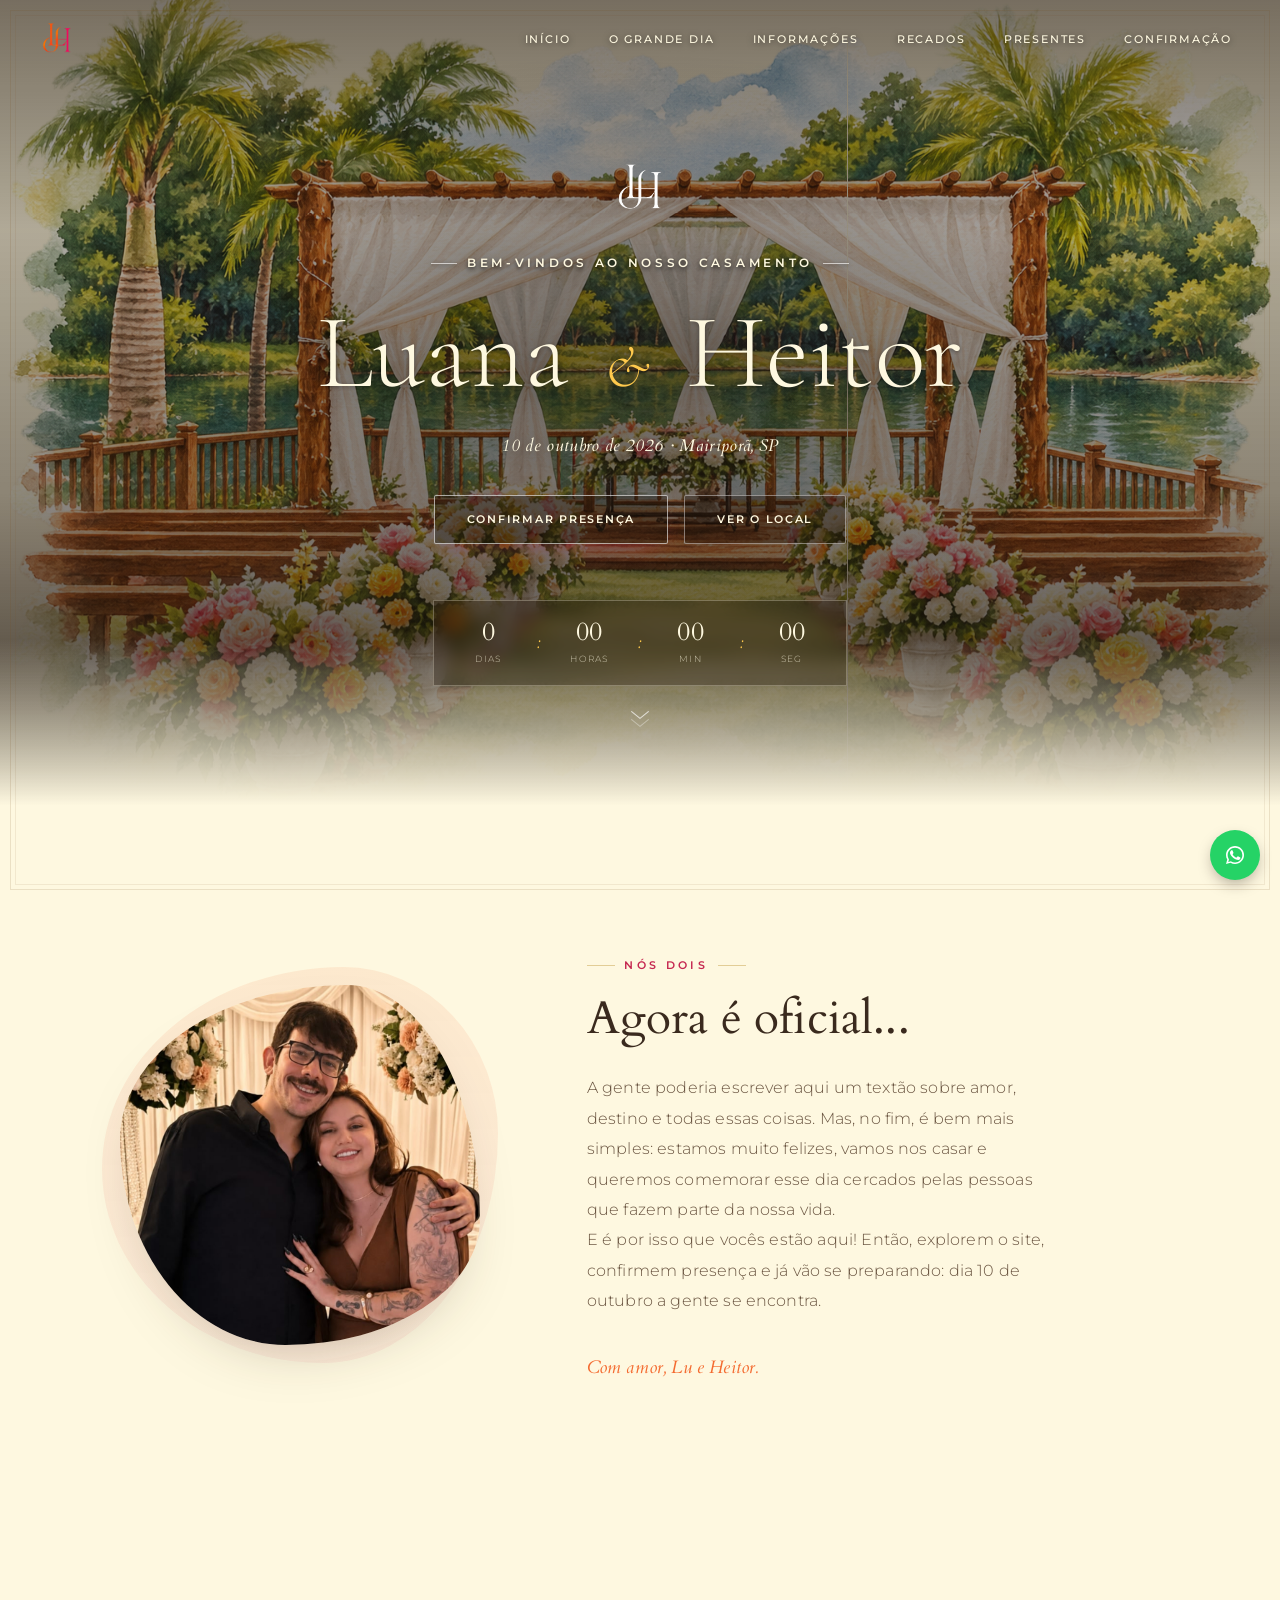
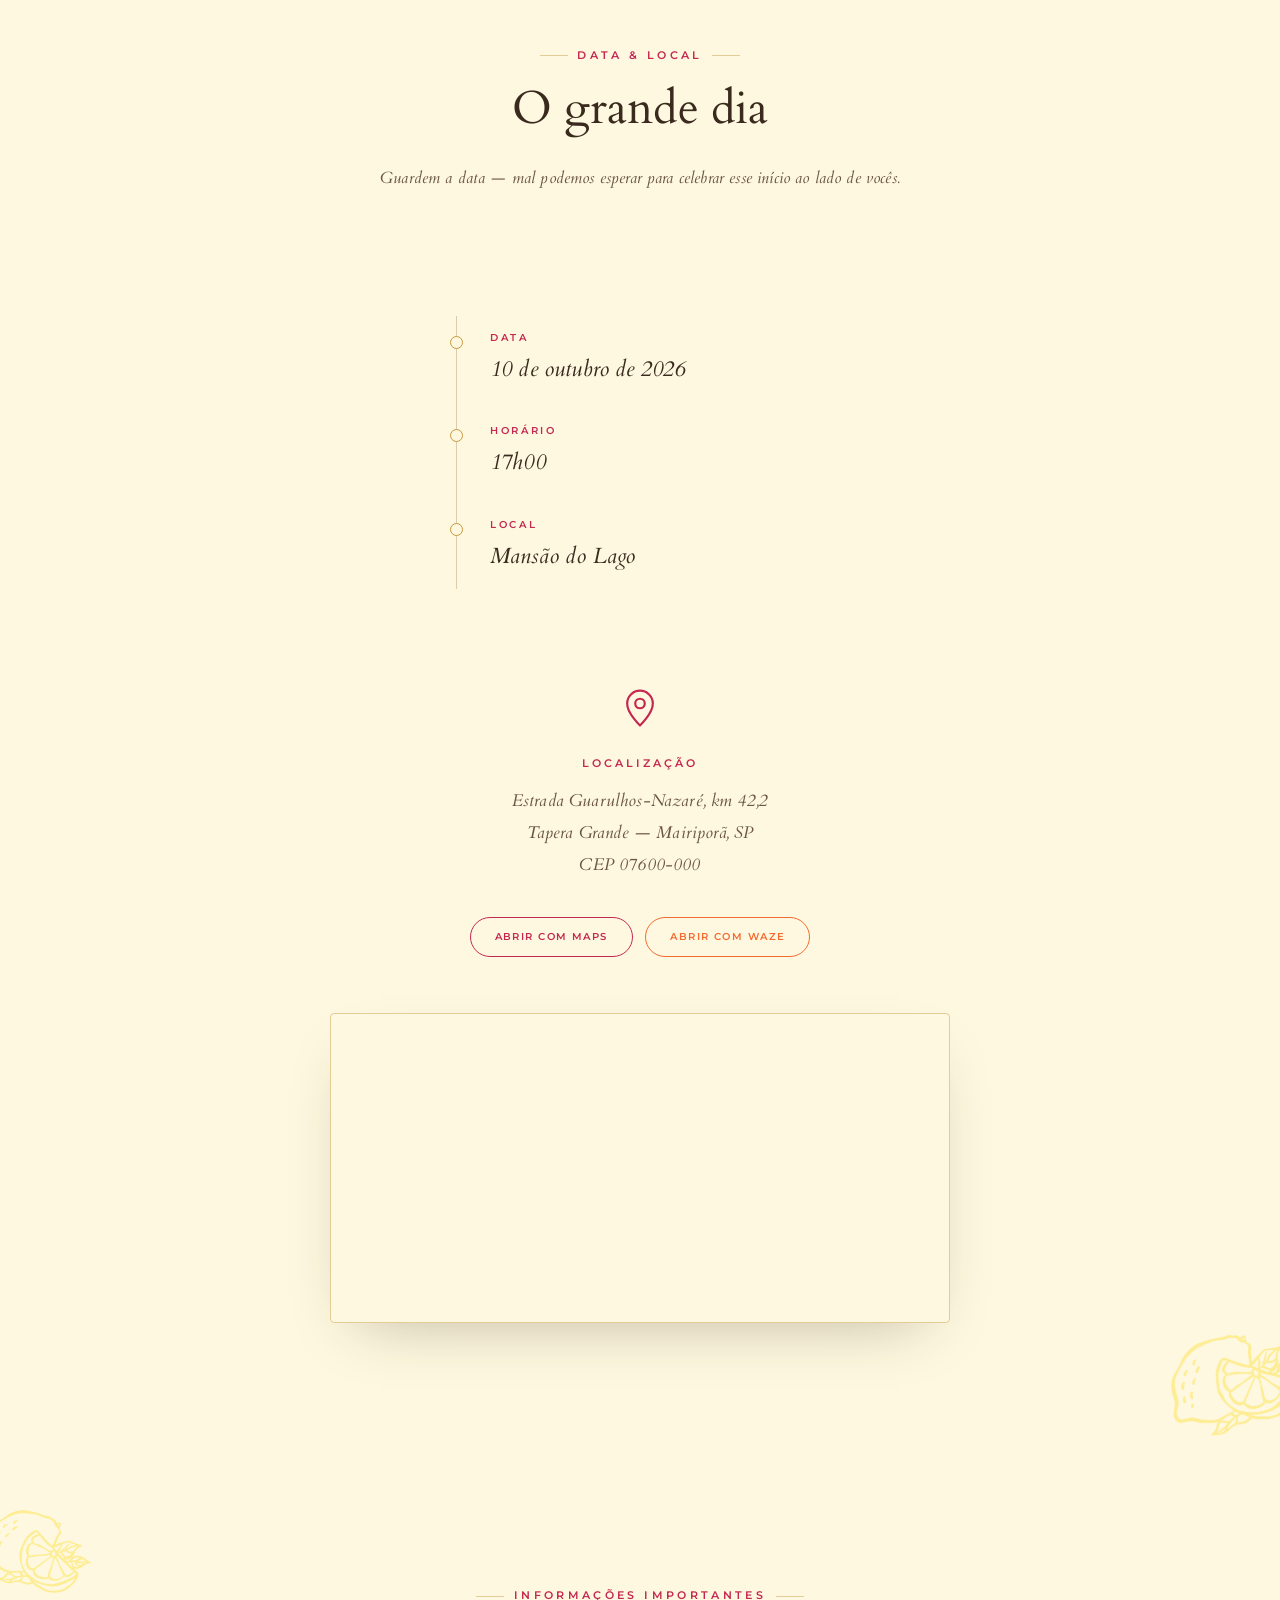
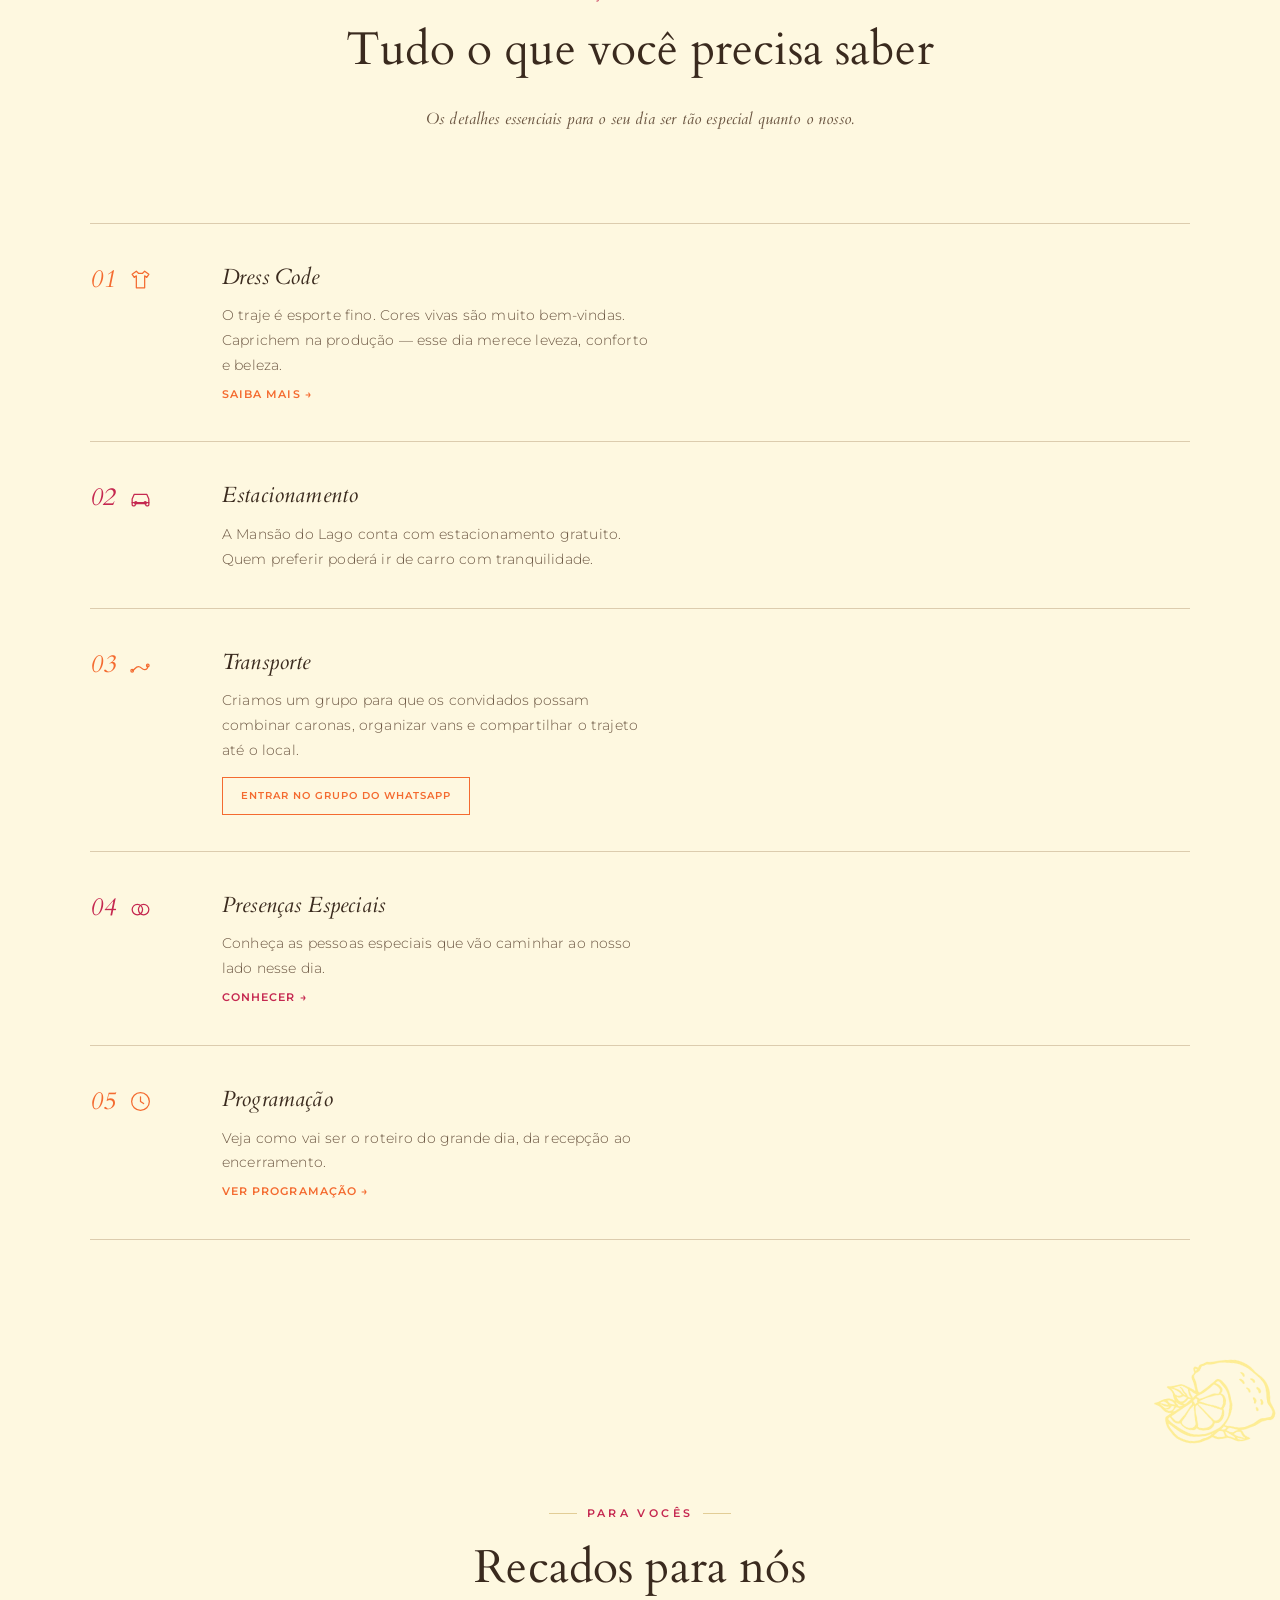
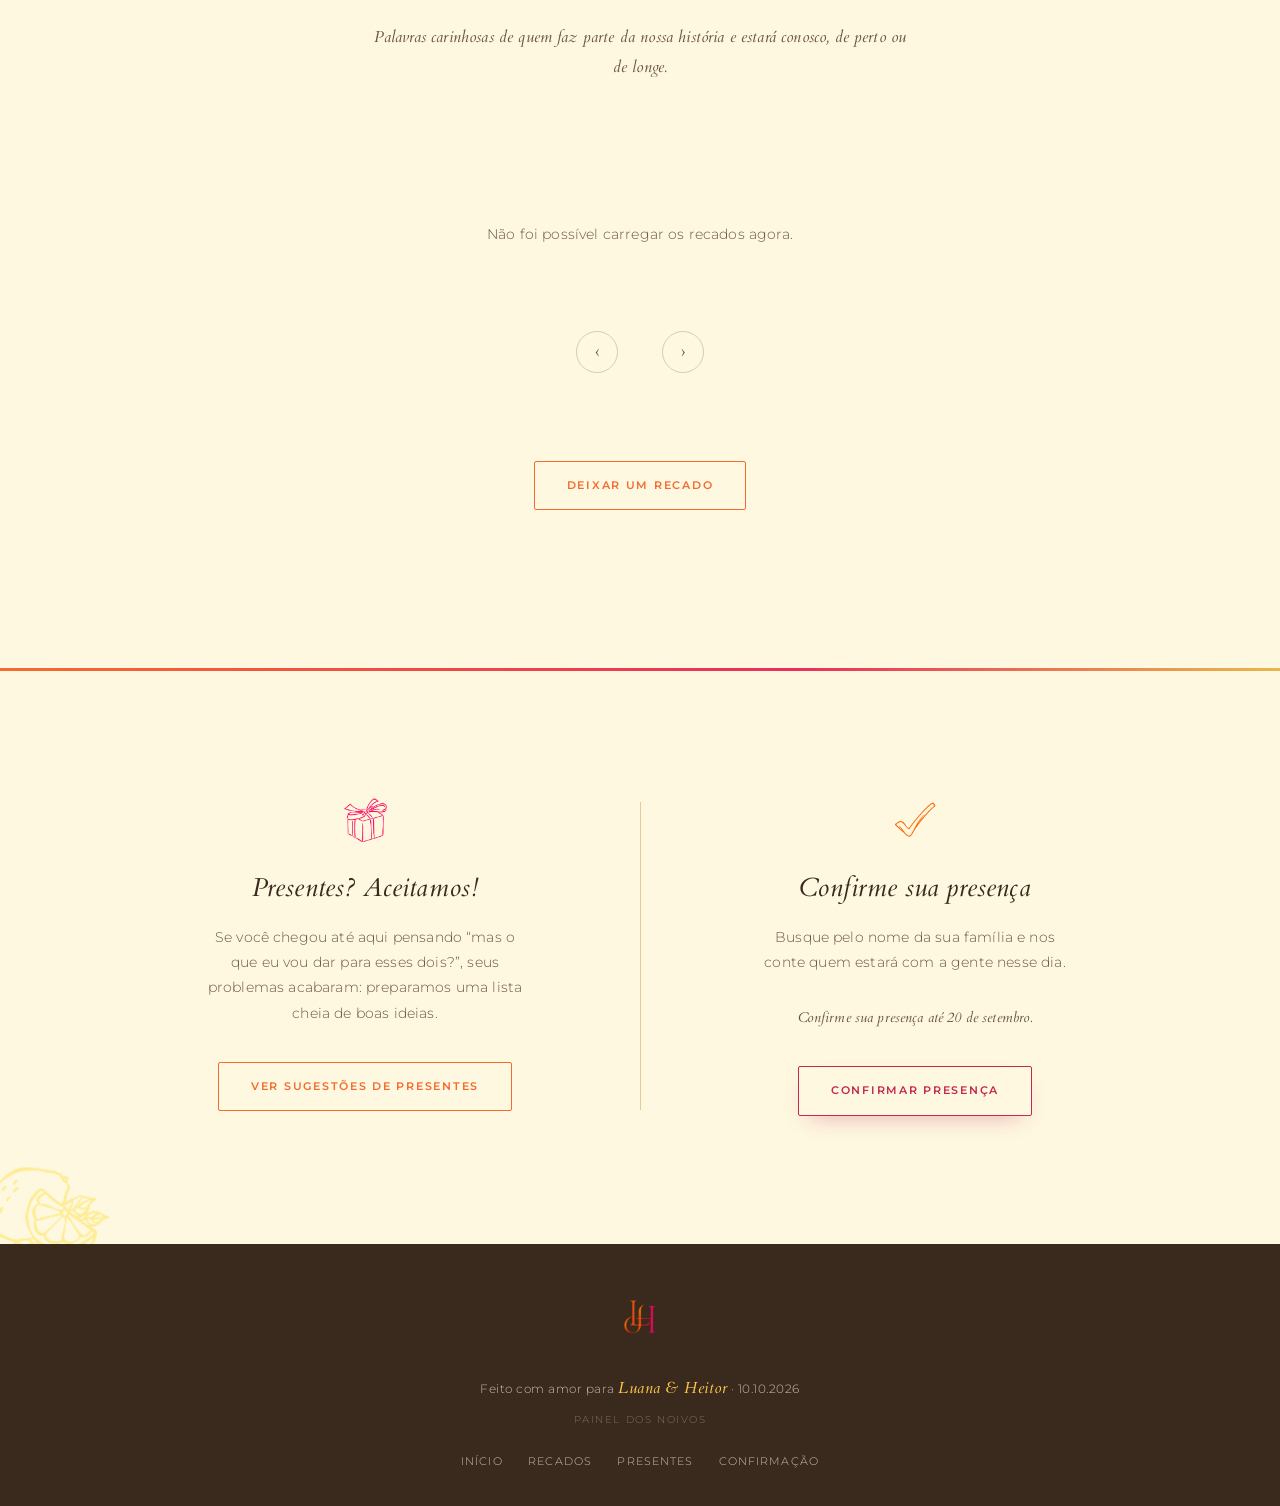
==== index.html @ 7c5b7682 "Merge remote changes (admin panel, WhatsApp updates) with Presenças Especiais update" ====
<!DOCTYPE html>
<html lang="pt-BR">
<head>
<meta charset="UTF-8">
<meta name="viewport" content="width=device-width, initial-scale=1.0">
<title>Luana &amp; Heitor — 10.10.2026</title>
<meta name="description" content="Celebre com a gente o casamento de Luana &amp; Heitor, 10 de outubro de 2026, em Mairiporã — SP.">
<link rel="preconnect" href="https://fonts.googleapis.com">
<link rel="preconnect" href="https://fonts.gstatic.com" crossorigin>
<link href="https://fonts.googleapis.com/css2?family=Cormorant+Garamond:ital,wght@0,300;0,400;1,300;1,400&family=Montserrat:wght@300;400;500;600;700&display=swap" rel="stylesheet">
<link rel="icon" href="data:image/svg+xml,%3Csvg xmlns=%27http://www.w3.org/2000/svg%27 viewBox=%270 0 64 64%27%3E%3Ccircle cx=%2732%27 cy=%2732%27 r=%2730%27 fill=%27%23FEF8E0%27/%3E%3Ccircle cx=%2726%27 cy=%2732%27 r=%2716%27 fill=%27%23F46B30%27 opacity=%27.9%27/%3E%3Ccircle cx=%2738%27 cy=%2732%27 r=%2716%27 fill=%27%23E82F5D%27 opacity=%27.85%27/%3E%3C/svg%3E">
<link rel="stylesheet" href="css/style.css?v=9">
<style>
  /* ===== hero (tela cheia, foto de fundo, composição centralizada) ===== */
  .hero-cena {
    position: relative;
    height: 100vh;
    max-height: 820px;
    display: flex;
    align-items: center;
    justify-content: center;
  }
  .hero-fundo { position: absolute; inset: 0; z-index: 0; }
  .hero-fundo img { width: 100%; height: 100%; object-fit: cover; animation: aproximarFundo 12s ease-out both; }
  .hero-veu {
    position: absolute; inset: 0;
    background:
      radial-gradient(58% 48% at 50% 42%, rgba(28,18,10,.4) 0%, rgba(28,18,10,0) 74%),
      linear-gradient(180deg, rgba(28,18,10,.6) 0%, rgba(28,18,10,.34) 28%, rgba(28,18,10,.5) 60%, rgba(28,18,10,.9) 100%);
  }
  .hero-fade-baixo {
    position: absolute; left: 0; right: 0; bottom: 0;
    height: clamp(110px, 20vh, 220px);
    background: linear-gradient(180deg, rgba(58,42,30,0) 0%, var(--areia-0) 92%);
    pointer-events: none;
  }

  .hero-conteudo {
    position: relative; z-index: 1;
    text-align: center;
    color: var(--tinta-clara);
    padding: 108px clamp(1.2rem, 5vw, 3rem) 36px;
    max-width: 780px;
  }
  .hero-monograma {
    height: 46px; width: auto;
    margin: 0 auto var(--sp-lg);
    filter: brightness(0) invert(1);
    opacity: .9;
    animation: subirDesvanecer .9s ease both;
  }
  .hero-boasvindas {
    font-size: .72rem; font-weight: 600; letter-spacing: .32em; text-transform: uppercase;
    color: var(--tinta-clara);
    display: inline-flex; align-items: center; gap: .9em;
    margin-bottom: var(--sp-md);
    text-shadow: 0 2px 4px rgba(0,0,0,.7), 0 4px 18px rgba(0,0,0,.55);
    animation: subirDesvanecer .9s .1s ease both;
  }
  .hero-boasvindas::before, .hero-boasvindas::after {
    content: ''; width: 26px; height: 1px;
    background: rgba(255,255,255,.6);
    box-shadow: 0 1px 4px rgba(0,0,0,.5);
  }

  .hero-nomes {
    font-family: var(--f-nomes);
    font-weight: 300;
    font-size: clamp(3.1rem, 9vw, 6.6rem);
    line-height: 1.05;
    color: var(--tinta-clara);
    text-shadow: 0 6px 30px rgba(0,0,0,.5), 0 1px 4px rgba(0,0,0,.35);
  }
  .hero-nomes span { display: inline-block; opacity: 0; transform: translateY(60%); animation: subirDesvanecer .9s cubic-bezier(.16,.84,.28,1) both; animation-delay: calc(.2s + var(--i, 0) * .12s); }
  .hero-nomes .amp { font-style: italic; color: var(--amarelo); font-size: .56em; padding: 0 .2em; }

  .hero-data-extenso {
    margin-top: var(--sp-md);
    font-family: var(--f-display); font-style: italic;
    font-size: 1.06rem; color: var(--tinta-clara); letter-spacing: .02em;
    text-shadow: 0 2px 16px rgba(0,0,0,.5);
    animation: subirDesvanecer 1s .5s ease both;
  }

  .hero-ctas { margin-top: var(--sp-lg); display: flex; justify-content: center; flex-wrap: wrap; gap: 1rem; animation: subirDesvanecer 1.05s .6s ease both; }
  .hero-ctas .btn { background: rgba(28,18,10,.38); backdrop-filter: blur(10px); }
  .hero-ctas .btn-primario { color: var(--tinta-clara); border-color: rgba(255,255,255,.6); }
  .hero-ctas .btn-primario::before { --btn-fill: var(--gradiente-luxo); }
  .hero-ctas .btn-fantasma { color: var(--tinta-clara); border-color: rgba(255,255,255,.42); }

  .hero-contagem {
    margin-top: var(--sp-xl);
    display: inline-flex; gap: 1.5rem;
    padding: 1.1rem 1.9rem;
    background: rgba(38,26,16,.32);
    border: 1px solid rgba(254,248,224,.28);
    backdrop-filter: blur(8px);
    animation: subirDesvanecer 1.1s .7s ease both;
  }
  .cd-unidade { text-align: center; min-width: 48px; }
  .cd-numero { font-family: var(--f-display); font-weight: 400; font-size: 1.65rem; color: var(--tinta-clara); line-height: 1; font-variant-numeric: tabular-nums; }
  .cd-rotulo { display: block; font-size: .58rem; letter-spacing: .13em; text-transform: uppercase; color: var(--tinta-clara-soft); margin-top: 5px; }
  .cd-sep { align-self: center; font-family: var(--f-display); font-style: italic; color: var(--amarelo); font-size: 1.05rem; }

  .hero-setas-scroll {
    margin-top: var(--sp-md);
    display: flex; flex-direction: column; align-items: center; gap: 1px;
    color: rgba(255,255,255,.68);
    animation: flutuarSetas 2.2s ease-in-out infinite;
  }
  .hero-setas-scroll svg { width: 20px; height: 10px; display: block; }
  .hero-setas-scroll svg:last-child { opacity: .5; margin-top: -3px; }

  @keyframes subirDesvanecer { from { opacity: 0; transform: translateY(18px); } to { opacity: 1; transform: translateY(0); } }
  @keyframes aproximarFundo { from { transform: scale(1.08); } to { transform: scale(1); } }
  @keyframes flutuarSetas { 0%, 100% { transform: translateY(0); opacity: .6; } 50% { transform: translateY(5px); opacity: 1; } }
  @media (prefers-reduced-motion: reduce) { .hero-fundo img, .hero-setas-scroll { animation: none; } }

  @media (max-width: 480px) {
    .hero-conteudo { padding-top: 92px; }
    .hero-contagem { gap: .85rem; padding: 1rem 1.2rem; }
    .cd-numero { font-size: 1.3rem; }
  }
  @media (max-height: 720px) {
    .hero-conteudo { padding-top: 84px; padding-bottom: 24px; }
    .hero-monograma { height: 34px; margin-bottom: var(--sp-md); }
    .hero-nomes { font-size: clamp(2.5rem, 8vw, 5.4rem); }
    .hero-data-extenso { margin-top: var(--sp-sm); }
    .hero-ctas { margin-top: var(--sp-md); }
    .hero-contagem { margin-top: var(--sp-lg); }
    .hero-setas-scroll { margin-top: var(--sp-sm); }
  }

  /* ===== nav sobre a foto do hero: links claros até rolar a página ===== */
  .nav:not(.is-solid) .nav-links a { color: var(--tinta-clara); text-shadow: 0 1px 6px rgba(0,0,0,.55); }
  .nav:not(.is-solid) .nav-links a:hover, .nav:not(.is-solid) .nav-links a:focus-visible { color: var(--amarelo); }
  .nav:not(.is-solid) .nav-toggle span { background: var(--tinta-clara); box-shadow: 0 1px 4px rgba(0,0,0,.5); }
  @media (max-width: 860px) {
    .nav:not(.is-solid) .nav-links.is-open { background: var(--tinta-clara); }
    .nav:not(.is-solid) .nav-links.is-open a { color: var(--tinta-suave); text-shadow: none; }
  }

  /* ===== marca d'água decorativa (motivo do convite, espalhado pelo site) ===== */
  .marca-dagua {
    position: absolute;
    z-index: 0;
    pointer-events: none;
    user-select: none;
    opacity: .35;
  }
  section { isolation: isolate; }
  .rodape { position: relative; overflow: hidden; isolation: isolate; }

  /* ===== nós dois ===== */
  .nos-composicao {
    display: grid;
    grid-template-columns: minmax(260px, 420px) 1fr;
    align-items: center;
    gap: clamp(2.5rem, 6vw, 5rem);
  }
  .nos-foto-organica {
    position: relative;
    justify-self: center;
    width: min(360px, 80vw);
    aspect-ratio: 1 / 1;
  }
  .nos-foto-organica::before {
    content: '';
    position: absolute; inset: -18px;
    background: var(--gradiente-suave);
    border-radius: 61% 39% 44% 56% / 51% 42% 58% 49%;
    z-index: 0;
  }
  .nos-foto-organica img {
    position: relative; z-index: 1;
    width: 100%; height: 100%; object-fit: cover;
    border-radius: 63% 37% 54% 46% / 43% 65% 35% 57%;
    box-shadow: var(--sombra-card);
  }
  .nos-texto { max-width: 480px; }
  .nos-texto .titulo-secao { margin-bottom: var(--sp-md); }
  .nos-paragrafo { font-size: 1rem; color: var(--tinta-suave); line-height: 1.9; }
  .nos-assinatura {
    margin-top: var(--sp-lg);
    font-family: var(--f-display); font-style: italic;
    font-size: 1.15rem; color: var(--coral-texto);
  }

  @media (max-width: 760px) {
    .nos-composicao { grid-template-columns: 1fr; text-align: center; }
    .nos-texto { max-width: 100%; margin: 0 auto; }
  }

  /* ===== grande dia (linha do tempo) ===== */
  .grandedia-composicao {
    position: relative;
    display: flex; justify-content: center;
    padding: var(--sp-md) 0 var(--sp-2xl);
  }

  .linha-tempo {
    position: relative; z-index: 1;
    list-style: none;
    display: flex; flex-direction: column; gap: var(--sp-lg);
    padding: var(--sp-md) 0;
    max-width: 380px; width: 100%;
  }
  .linha-tempo::before { content: ''; position: absolute; left: 6px; top: 10px; bottom: 10px; width: 1px; background: var(--linha-forte); }
  .linha-tempo-item { position: relative; padding-left: 2.5rem; }
  .linha-tempo-ponto { position: absolute; left: 0; top: 6px; width: 13px; height: 13px; border-radius: 50%; border: 1.5px solid var(--dourado); background: var(--areia-0); }
  .linha-tempo-rotulo { display: block; font-size: .64rem; font-weight: 600; letter-spacing: .26em; text-transform: uppercase; color: var(--rosa-texto); }
  .linha-tempo-valor { font-family: var(--f-display); font-style: italic; font-size: 1.4rem; color: var(--tinta); margin-top: .35rem; }

  /* ===== programação do grande dia (conteúdo do modal) ===== */
  .programacao-lista { position: relative; list-style: none; padding: var(--sp-sm) 0 0; margin: 0; display: flex; flex-direction: column; gap: var(--sp-lg); }
  .programacao-lista::before { content: ''; position: absolute; left: 5px; top: 10px; bottom: 10px; width: 1px; background: var(--linha-forte); }
  .programacao-item { position: relative; padding-left: 2.3rem; }
  .programacao-ponto { position: absolute; left: 0; top: 6px; width: 11px; height: 11px; border-radius: 50%; border: 1.5px solid var(--dourado); background: var(--areia-0); }
  .programacao-hora { display: block; font-size: .64rem; font-weight: 700; letter-spacing: .18em; text-transform: uppercase; color: var(--rosa-texto); }
  .programacao-item h4 { font-family: var(--f-display); font-weight: 400; font-style: italic; font-size: 1.1rem; color: var(--tinta); margin: .25rem 0 .2rem; }
  .programacao-item p { font-size: .86rem; color: var(--tinta-suave); line-height: 1.6; }

  /* ===== local: ícone + pílulas + mapa ===== */
  .local-cartao { position: relative; z-index: 1; text-align: center; max-width: 620px; margin: 0 auto; }
  .local-icone {
    width: 44px; height: 44px; margin: 0 auto var(--sp-sm);
    color: var(--rosa-texto);
  }
  .local-rotulo { display: block; font-size: .68rem; font-weight: 600; letter-spacing: .28em; text-transform: uppercase; color: var(--rosa-texto); margin-bottom: .8rem; }
  .endereco-linha { font-family: var(--f-display); font-style: italic; font-size: 1.05rem; color: var(--tinta-suave); line-height: 1.9; margin-bottom: var(--sp-lg); }
  .endereco-ctas { display: flex; justify-content: center; gap: .8rem; flex-wrap: wrap; margin-bottom: var(--sp-xl); }

  .btn-pilula {
    display: inline-flex; align-items: center; gap: .5em;
    padding: 11px 24px;
    font-family: var(--f-corpo); font-size: .64rem; font-weight: 600; letter-spacing: .14em; text-transform: uppercase;
    text-decoration: none;
    border-radius: 999px;
    transition: background-color .3s ease, color .3s ease, border-color .3s ease;
  }
  .btn-pilula-coral { color: var(--coral-texto); border: 1px solid var(--coral-texto); }
  .btn-pilula-coral:hover, .btn-pilula-coral:focus-visible { background: var(--coral-texto); color: var(--tinta-clara); }
  .btn-pilula-rosa { color: var(--rosa-texto); border: 1px solid var(--rosa-texto); }
  .btn-pilula-rosa:hover, .btn-pilula-rosa:focus-visible { background: var(--rosa-texto); color: var(--tinta-clara); }

  .local-mapa-moldura {
    position: relative;
    border-radius: 4px;
    overflow: hidden;
    border: 1px solid var(--dourado-linha);
    box-shadow: var(--sombra-card);
    max-width: 720px;
    margin: 0 auto;
    aspect-ratio: 16/8;
  }
  .local-mapa-moldura iframe {
    width: 100%; height: 100%; border: 0; display: block;
  }

  @media (max-width: 760px) {
    .linha-tempo { max-width: 300px; }
    .local-mapa-moldura { aspect-ratio: 4/5; }
  }

  /* ===== informações: lista editorial com ícones ===== */
  .lista-editorial { display: flex; flex-direction: column; }
  .linha-editorial {
    display: grid; grid-template-columns: 96px 1fr;
    gap: var(--sp-lg); align-items: start;
    padding: var(--sp-lg) 0;
    border-top: 1px solid var(--linha-forte);
  }
  .lista-editorial > .linha-editorial:last-child { border-bottom: 1px solid var(--linha-forte); }
  .linha-editorial { --acento: var(--coral-texto); }
  .linha-editorial:nth-child(even) { --acento: var(--rosa-texto); }
  .linha-editorial-marca { display: flex; align-items: center; gap: .75rem; }
  .linha-editorial-num { font-family: var(--f-display); font-style: italic; font-size: 1.55rem; color: var(--acento); }
  .linha-editorial-marca svg { width: 25px; height: 25px; color: var(--acento); flex-shrink: 0; }
  .linha-editorial-corpo h3 { font-family: var(--f-display); font-weight: 400; font-style: italic; font-size: 1.4rem; color: var(--tinta); margin-bottom: .5rem; }
  .linha-editorial-corpo p { font-size: .88rem; color: var(--tinta-suave); line-height: 1.75; max-width: 48ch; }
  .linha-editorial-link { display: inline-block; margin-top: .6rem; font-size: .66rem; font-weight: 600; letter-spacing: .1em; text-transform: uppercase; color: var(--acento); transition: letter-spacing .3s; }
  .linha-editorial.clicavel { cursor: pointer; transition: background-color .3s ease; }
  .linha-editorial.clicavel:hover, .linha-editorial.clicavel:focus-visible { background-color: rgba(200, 150, 56, .07); }
  .linha-editorial.clicavel:hover .linha-editorial-link, .linha-editorial.clicavel:focus-visible .linha-editorial-link { letter-spacing: .16em; }

  .btn-em-breve {
    display: inline-flex; align-items: center; gap: .5em;
    margin-top: .9rem; padding: 10px 18px;
    font-family: var(--f-corpo); font-size: .62rem; font-weight: 600; letter-spacing: .1em; text-transform: uppercase;
    color: var(--tinta-suave); background: transparent; border: 1px solid var(--linha-forte);
    opacity: .75;
  }
  .btn-em-breve:disabled { cursor: not-allowed; }
  a.btn-em-breve {
    color: var(--coral-texto); border-color: var(--coral-texto); opacity: 1;
    text-decoration: none; transition: background-color .3s ease, color .3s ease;
  }
  a.btn-em-breve:hover, a.btn-em-breve:focus-visible { background: var(--coral-texto); color: var(--tinta-clara); }

  @media (max-width: 640px) {
    .linha-editorial { grid-template-columns: 1fr; gap: .7rem; }
  }

  /* ===== recados: carrossel automático de um cartão, com fade, centralizado ===== */
  .recados-carrossel { position: relative; max-width: 640px; margin: 0 auto; }
  .recados-viewport {
    padding: .5rem .1rem 1rem;
  }
  .recados-viewport:focus-visible { outline-offset: 6px; }

  .recado-card {
    background-color: var(--tinta-clara);
    border: 1px solid var(--dourado-linha);
    box-shadow: var(--sombra-card);
    padding: var(--sp-xl) var(--sp-lg);
    display: flex;
    flex-direction: column;
    text-align: center;
    align-items: center;
    opacity: 0;
    transform: translateY(10px);
    transition: opacity .6s ease, transform .6s ease;
  }
  .recado-card.ativo { opacity: 1; transform: none; }
  .recado-aspas { font-family: var(--f-display); font-style: italic; font-size: 2.6rem; color: var(--dourado); line-height: 1; opacity: .8; margin-bottom: .2rem; }
  .recado-mensagem { font-family: var(--f-display); font-style: italic; font-size: 1.2rem; color: var(--tinta); line-height: 1.8; max-width: 46ch; }
  .recado-nome { margin-top: 1.3rem; padding-top: .9rem; border-top: 1px solid var(--linha); font-size: .66rem; font-weight: 600; letter-spacing: .18em; text-transform: uppercase; color: var(--rosa-texto); }
  .recados-estado { padding: 2.8rem 1rem; text-align: center; font-size: .9rem; color: var(--tinta-suave); }

  .recados-controles { display: flex; align-items: center; justify-content: center; gap: 1.4rem; margin-top: var(--sp-md); }
  .recados-seta {
    width: 42px; height: 42px;
    display: inline-flex; align-items: center; justify-content: center;
    background: none; border: 1px solid var(--linha-forte); border-radius: 50%;
    font-family: var(--f-display); font-size: 1.25rem; color: var(--tinta-suave);
    cursor: pointer; transition: border-color .3s ease, color .3s ease;
  }
  .recados-seta:hover, .recados-seta:focus-visible { border-color: var(--rosa-texto); color: var(--rosa-texto); }

  .recados-pontos { display: flex; align-items: center; gap: .5rem; }
  .recados-ponto {
    width: 8px; height: 8px; border-radius: 50%;
    background: var(--linha-forte); border: none; padding: 0; cursor: pointer;
    transition: background-color .3s ease, transform .3s ease;
  }
  .recados-ponto.ativo { background: var(--rosa-texto); transform: scale(1.3); }

  .recados-cta { text-align: center; margin-top: var(--sp-2xl); }
  .recados-confirmacao { margin-top: .9rem; font-size: .8rem; color: var(--rosa-texto); opacity: 0; transition: opacity .4s ease; min-height: 1.2em; }
  .recados-confirmacao.mostrar { opacity: 1; }

  /* ===== formulário do recado ===== */
  .campo-form { display: flex; flex-direction: column; gap: 8px; margin-bottom: var(--sp-md); }
  .campo-form label { font-size: .68rem; font-weight: 600; letter-spacing: .14em; text-transform: uppercase; color: var(--tinta-suave); }
  .campo-form input, .campo-form textarea {
    padding: 12px 2px; border: none; border-bottom: 1px solid var(--linha-forte);
    background: transparent; font-family: var(--f-corpo); font-size: .92rem; color: var(--tinta);
    transition: border-color .3s;
  }
  .campo-form input:focus, .campo-form textarea:focus { border-color: var(--rosa); outline: none; }
  .campo-form textarea { resize: vertical; min-height: 96px; }
  .recado-erro { display: none; font-size: .78rem; color: var(--rosa-texto); margin-bottom: var(--sp-sm); }
  .recado-erro.mostrar { display: block; }
  .recado-envio { display: flex; justify-content: flex-end; margin-top: var(--sp-sm); }

  /* ===== padrinhos / traje (conteúdo do modal) ===== */
  .padrinhos-lista { display: grid; grid-template-columns: 1fr 1fr; gap: var(--sp-lg) 1.2rem; }
  @media (max-width: 480px) { .padrinhos-lista { grid-template-columns: 1fr; } }
  .padrinho { display: flex; gap: .9rem; align-items: center; }
  .padrinho-avatar { width: 54px; height: 54px; border-radius: 50%; flex-shrink: 0; border: 1px solid var(--dourado-linha); background: var(--gradiente-luxo); overflow: hidden; }
  .padrinho-avatar img { width: 100%; height: 100%; object-fit: cover; display: block; }
  .padrinho-avatar[role="button"] { cursor: pointer; transition: transform .3s ease, box-shadow .3s ease; }
  .padrinho-avatar[role="button"]:hover, .padrinho-avatar[role="button"]:focus-visible { transform: scale(1.08); box-shadow: 0 4px 16px rgba(0,0,0,.18); outline: none; }
  .padrinho-info { display: flex; flex-direction: column; gap: 2px; min-width: 0; }
  .padrinho h4 { font-family: var(--f-display); font-weight: 400; font-style: italic; font-size: 1.15rem; color: var(--coral-texto); margin: 0; }
  .padrinho-relacao { font-size: .68rem; letter-spacing: .04em; color: var(--tinta-suave); }
  .padrinho p { font-size: .86rem; color: var(--tinta-suave); line-height: 1.7; }

  /* ===== lightbox: foto do padrinho em tamanho grande ===== */
  .lightbox-overlay .lightbox-caixa {
    position: relative;
    max-width: min(90vw, 460px);
    max-height: 86vh;
    background: var(--tinta-clara);
    border-radius: 4px;
    overflow: hidden;
    box-shadow: var(--sombra-modal);
    text-align: center;
  }
  .lightbox-caixa img { display: block; width: 100%; max-height: 74vh; object-fit: contain; background: var(--areia-1); }
  .lightbox-caixa h4 { font-family: var(--f-display); font-weight: 400; font-style: italic; font-size: 1.15rem; color: var(--coral-texto); padding: .9rem 1rem 0; }
  .lightbox-caixa .lightbox-relacao { display: block; font-size: .68rem; font-weight: 600; letter-spacing: .12em; text-transform: uppercase; color: var(--tinta-suave); padding: .35rem 1rem 0; }
  .lightbox-caixa .lightbox-descricao { font-size: .86rem; color: var(--tinta-suave); line-height: 1.7; padding: .5rem 1rem 1.1rem; }
  .lightbox-caixa .modal-fechar { position: absolute; top: 10px; right: 10px; background: var(--tinta-clara); border-radius: 50%; }
  .traje-bloco + .traje-bloco { margin-top: var(--sp-lg); padding-top: var(--sp-lg); border-top: 1px dashed var(--linha-forte); }
  .traje-bloco h4 { font-family: var(--f-display); font-style: italic; font-size: 1.15rem; color: var(--coral-texto); margin-bottom: .4rem; }
  .traje-bloco p { font-size: .88rem; color: var(--tinta-suave); line-height: 1.8; }

  /* ===== CTA presentes / confirmação: banner único ===== */
  .cta-faixa { position: relative; }
  .cta-faixa::before { content: ''; position: absolute; top: 0; left: 0; right: 0; height: 3px; background: var(--gradiente-luxo); }
  .cta-colunas { display: grid; grid-template-columns: 1fr 1fr; }
  .cta-coluna { padding: 0 var(--sp-2xl); text-align: center; position: relative; }
  .cta-coluna + .cta-coluna::before { content: ''; position: absolute; left: 0; top: 6px; bottom: 6px; width: 1px; background: var(--dourado-linha); }
  .cta-icone { width: 48px; height: 48px; margin: 0 auto var(--sp-md); object-fit: contain; display: block; }
  .cta-coluna h3 { font-family: var(--f-display); font-weight: 400; font-style: italic; font-size: 1.6rem; color: var(--tinta); margin-bottom: var(--sp-sm); }
  .cta-coluna p { font-size: .88rem; color: var(--tinta-suave); line-height: 1.8; margin-bottom: var(--sp-lg); max-width: 320px; margin-left: auto; margin-right: auto; }

  @media (max-width: 760px) {
    .cta-colunas { grid-template-columns: 1fr; gap: var(--sp-lg); }
    .cta-coluna { padding: 0 1rem; }
    .cta-coluna + .cta-coluna::before { display: none; }
  }
</style>
</head>
<body>

<a href="#inicio" class="skip-link">Pular para o conteúdo</a>
<div class="scroll-progress" id="scrollProgress" aria-hidden="true"></div>

<a class="whatsapp-flutuante" href="https://wa.me/5511947392887?text=Ol%C3%A1%2C%20quero%20falar%20do%20casamento%20de%20Luana%20e%20Heitor" target="_blank" rel="noopener" aria-label="Falar no WhatsApp">
  <svg viewBox="0 0 32 32" fill="#fff" xmlns="http://www.w3.org/2000/svg" aria-hidden="true">
    <path d="M16.02 4C9.4 4 4 9.4 4 16.02c0 2.2.58 4.28 1.68 6.12L4 28l6.02-1.64a11.98 11.98 0 0 0 6 1.62h.01C22.65 27.98 28.05 22.58 28.05 15.96 28.05 9.4 22.65 4 16.02 4Zm0 21.98h-.01a9.94 9.94 0 0 1-5.07-1.39l-.36-.21-3.57.97.96-3.48-.24-.36a9.93 9.93 0 0 1-1.53-5.3C6.2 10.5 10.5 6.2 16.02 6.2a9.75 9.75 0 0 1 6.93 2.87 9.72 9.72 0 0 1 2.87 6.9c0 5.52-4.5 9.99-9.8 10.01Z"/>
    <path d="M22.4 18.86c-.34-.17-2-1-2.31-1.1-.31-.12-.54-.17-.76.17-.23.34-.87 1.1-1.07 1.32-.2.23-.4.26-.73.09-.34-.17-1.43-.53-2.72-1.68-1.01-.9-1.68-2-1.88-2.34-.2-.34-.02-.52.15-.69.15-.15.34-.4.5-.6.17-.2.23-.34.34-.57.11-.23.06-.43-.03-.6-.09-.17-.76-1.85-1.05-2.53-.28-.66-.56-.57-.76-.58h-.65c-.23 0-.6.08-.91.43-.31.34-1.2 1.17-1.2 2.86s1.23 3.32 1.4 3.55c.17.23 2.42 3.7 5.88 5.18.82.35 1.46.56 1.96.72.82.26 1.57.22 2.16.13.66-.1 2-.82 2.28-1.6.28-.79.28-1.47.2-1.6-.08-.14-.31-.23-.65-.4Z"/>
  </svg>
</a>

<nav class="nav" id="navbar">
  <a href="#inicio" class="nav-brand" aria-label="Luana &amp; Heitor — início">
    <img class="nav-monograma" src="imagens/monograma.png" alt="" width="1254" height="1254">
  </a>
  <ul class="nav-links" id="navLinks">
    <li><a href="#inicio">Início</a></li>
    <li><a href="#grande-dia">O grande dia</a></li>
    <li><a href="#informacoes">Informações</a></li>
    <li><a href="#recados">Recados</a></li>
    <li><a href="presentes.html">Presentes</a></li>
    <li><a href="confirmacao.html">Confirmação</a></li>
  </ul>
  <button class="nav-toggle" id="navToggle" aria-label="Menu" aria-expanded="false" aria-controls="navLinks">
    <span></span><span></span><span></span>
  </button>
</nav>

<!-- HERO -->
<section id="inicio" class="hero-cena" tabindex="-1">
  <div class="hero-fundo" aria-hidden="true">
    <img src="imagens/paisagem.png" alt="" width="1536" height="1024" fetchpriority="high">
    <div class="hero-veu"></div>
    <div class="hero-fade-baixo"></div>
  </div>

  <div class="hero-conteudo">
    <img class="hero-monograma" src="imagens/monograma.png" alt="" width="1254" height="1254">
    <p class="hero-boasvindas">Bem-vindos ao nosso casamento</p>
    <h1 class="hero-nomes">
      <span style="--i:0">Luana</span> <span class="amp" style="--i:1">&amp;</span> <span style="--i:2">Heitor</span>
    </h1>
    <p class="hero-data-extenso">10 de outubro de 2026 · Mairiporã, SP</p>

    <div class="hero-ctas">
      <a class="btn btn-primario" href="#presentes-confirmacao">Confirmar presença</a>
      <a class="btn btn-fantasma" href="#grande-dia">Ver o local</a>
    </div>

    <div class="hero-contagem" id="countdown" data-target="2026-10-10T17:00:00-03:00" aria-label="Contagem regressiva para o casamento">
      <div class="cd-unidade"><span class="cd-numero" id="cd-days">0</span><span class="cd-rotulo">dias</span></div>
      <span class="cd-sep" aria-hidden="true">:</span>
      <div class="cd-unidade"><span class="cd-numero" id="cd-hours">00</span><span class="cd-rotulo">horas</span></div>
      <span class="cd-sep" aria-hidden="true">:</span>
      <div class="cd-unidade"><span class="cd-numero" id="cd-mins">00</span><span class="cd-rotulo">min</span></div>
      <span class="cd-sep" aria-hidden="true">:</span>
      <div class="cd-unidade"><span class="cd-numero" id="cd-secs">00</span><span class="cd-rotulo">seg</span></div>
    </div>

    <div class="hero-setas-scroll" aria-hidden="true">
      <svg viewBox="0 0 24 12" fill="none"><path d="M2 2l10 8 10-8" stroke="currentColor" stroke-width="1.4" stroke-linecap="round" stroke-linejoin="round"/></svg>
      <svg viewBox="0 0 24 12" fill="none"><path d="M2 2l10 8 10-8" stroke="currentColor" stroke-width="1.4" stroke-linecap="round" stroke-linejoin="round"/></svg>
    </div>
  </div>
</section>

<!-- NÓS DOIS -->
<section id="nos-dois">
  <div class="container">
    <div class="nos-composicao" data-reveal>
      <div class="nos-foto-organica">
        <img src="imagens/nos-dois.jpg" alt="Luana e Heitor sorrindo, abraçados">
      </div>
      <div class="nos-texto">
        <span class="eyebrow">Nós dois</span>
        <h2 class="titulo-secao">Agora é oficial...</h2>
        <p class="nos-paragrafo">A gente poderia escrever aqui um textão sobre amor, destino e todas essas coisas. Mas, no fim, é bem mais simples: estamos muito felizes, vamos nos casar e queremos comemorar esse dia cercados pelas pessoas que fazem parte da nossa vida.</p>
        <p class="nos-paragrafo">E é por isso que vocês estão aqui! Então, explorem o site, confirmem presença e já vão se preparando: dia 10 de outubro a gente se encontra.</p>
        <p class="nos-assinatura">Com amor, Lu e Heitor.</p>
      </div>
    </div>
  </div>
</section>

<!-- O GRANDE DIA -->
<section id="grande-dia">
  <div class="container">
    <div class="cabecalho-secao centro" data-reveal>
      <span class="eyebrow">Data &amp; local</span>
      <h2 class="titulo-secao">O grande dia</h2>
      <p class="sub-secao" style="margin-inline:auto">Guardem a data — mal podemos esperar para celebrar esse início ao lado de vocês.</p>
    </div>

    <div class="grandedia-composicao" data-reveal>
      <ol class="linha-tempo">
        <li class="linha-tempo-item">
          <span class="linha-tempo-ponto" aria-hidden="true"></span>
          <span class="linha-tempo-rotulo">Data</span>
          <p class="linha-tempo-valor">10 de outubro de 2026</p>
        </li>
        <li class="linha-tempo-item">
          <span class="linha-tempo-ponto" aria-hidden="true"></span>
          <span class="linha-tempo-rotulo">Horário</span>
          <p class="linha-tempo-valor">17h00</p>
        </li>
        <li class="linha-tempo-item">
          <span class="linha-tempo-ponto" aria-hidden="true"></span>
          <span class="linha-tempo-rotulo">Local</span>
          <p class="linha-tempo-valor">Mansão do Lago</p>
        </li>
      </ol>
    </div>

    <div class="local-cartao" data-reveal>
      <svg class="local-icone" viewBox="0 0 24 24" fill="none" aria-hidden="true"><path d="M12 21s7-6.6 7-12a7 7 0 1 0-14 0c0 5.4 7 12 7 12Z" stroke="currentColor" stroke-width="1.2" stroke-linejoin="round"/><circle cx="12" cy="9" r="2.6" stroke="currentColor" stroke-width="1.2"/></svg>
      <span class="local-rotulo">Localização</span>
      <p class="endereco-linha">Estrada Guarulhos-Nazaré, km 42,2<br>Tapera Grande — Mairiporã, SP<br>CEP 07600-000</p>
      <div class="endereco-ctas">
        <a class="btn-pilula btn-pilula-rosa" href="https://maps.app.goo.gl/tcWToNgtQm9CLBtF7?g_st=ic" target="_blank" rel="noopener">Abrir com Maps</a>
        <a class="btn-pilula btn-pilula-coral" href="https://waze.com/ul/h6gygr6vh8" target="_blank" rel="noopener">Abrir com Waze</a>
      </div>
      <div class="local-mapa-moldura">
        <iframe src="https://www.google.com/maps?q=Mans%C3%A3o%20do%20Lago%2C%20Estrada%20Guarulhos-Nazar%C3%A9%20km%2042%2C2%2C%20Tapera%20Grande%2C%20Mairipor%C3%A3%20SP&output=embed" title="Mapa: Mansão do Lago, Mairiporã — SP" loading="lazy" referrerpolicy="no-referrer-when-downgrade"></iframe>
      </div>
    </div>
  </div>
  <img class="marca-dagua" src="imagens/marca%20dagua.png" alt="" style="width:150px; right:-30px; bottom:20px; transform:rotate(-12deg);">
</section>

<!-- INFORMAÇÕES -->
<section id="informacoes" class="faixa-crua">
  <div class="container">
    <div class="cabecalho-secao centro" data-reveal>
      <span class="eyebrow">Informações importantes</span>
      <h2 class="titulo-secao">Tudo o que você precisa saber</h2>
      <p class="sub-secao" style="margin-inline:auto">Os detalhes essenciais para o seu dia ser tão especial quanto o nosso.</p>
    </div>

    <div class="lista-editorial" data-reveal>
      <div class="linha-editorial clicavel" role="button" tabindex="0" aria-haspopup="dialog" onclick="abrirModal('modalTraje')" onkeydown="teclaLinha(event, () => abrirModal('modalTraje'))">
        <div class="linha-editorial-marca">
          <span class="linha-editorial-num">01</span>
          <svg viewBox="0 0 24 24" fill="none" aria-hidden="true"><path d="M8 4L4 7l2 3 2-1.5V20h8V8.5L18 10l2-3-4-3-2 2h-4L8 4Z" stroke="currentColor" stroke-width="1.2" stroke-linejoin="round"/></svg>
        </div>
        <div class="linha-editorial-corpo">
          <h3>Dress Code</h3>
          <p>O traje é esporte fino. Cores vivas são muito bem-vindas. Caprichem na produção — esse dia merece leveza, conforto e beleza.</p>
          <span class="linha-editorial-link">Saiba mais →</span>
        </div>
      </div>

      <div class="linha-editorial">
        <div class="linha-editorial-marca">
          <span class="linha-editorial-num">02</span>
          <svg viewBox="0 0 24 24" fill="none" aria-hidden="true"><path d="M4 16v-3.5L6 8h12l2 4.5V16" stroke="currentColor" stroke-width="1.2" stroke-linecap="round" stroke-linejoin="round"/><path d="M4 16h16v2a1 1 0 0 1-1 1h-1a1 1 0 0 1-1-1v-1H7v1a1 1 0 0 1-1 1H5a1 1 0 0 1-1-1v-2Z" stroke="currentColor" stroke-width="1.2" stroke-linejoin="round"/><circle cx="7.5" cy="16" r="1.1" stroke="currentColor" stroke-width="1.1"/><circle cx="16.5" cy="16" r="1.1" stroke="currentColor" stroke-width="1.1"/></svg>
        </div>
        <div class="linha-editorial-corpo">
          <h3>Estacionamento</h3>
          <p>A Mansão do Lago conta com estacionamento gratuito. Quem preferir poderá ir de carro com tranquilidade.</p>
        </div>
      </div>

      <div class="linha-editorial">
        <div class="linha-editorial-marca">
          <span class="linha-editorial-num">03</span>
          <svg viewBox="0 0 24 24" fill="none" aria-hidden="true"><path d="M4 18c3-1 3-4 6-4s3 3 6 3 3-4 3-4" stroke="currentColor" stroke-width="1.2" stroke-linecap="round"/><circle cx="4" cy="18" r="1.3" stroke="currentColor" stroke-width="1.1"/><circle cx="19" cy="13" r="1.3" stroke="currentColor" stroke-width="1.1"/></svg>
        </div>
        <div class="linha-editorial-corpo">
          <h3>Transporte</h3>
          <p>Criamos um grupo para que os convidados possam combinar caronas, organizar vans e compartilhar o trajeto até o local.</p>
          <a class="btn-em-breve" href="https://chat.whatsapp.com/IFbiw9SxBGA2jfojiIvq1D" target="_blank" rel="noopener">Entrar no grupo do WhatsApp</a>
        </div>
      </div>

      <div class="linha-editorial clicavel" role="button" tabindex="0" aria-haspopup="dialog" onclick="abrirModal('modalPadrinhos')" onkeydown="teclaLinha(event, () => abrirModal('modalPadrinhos'))">
        <div class="linha-editorial-marca">
          <span class="linha-editorial-num">04</span>
          <svg viewBox="0 0 24 24" fill="none" aria-hidden="true"><circle cx="9" cy="14" r="5" stroke="currentColor" stroke-width="1.2"/><circle cx="15" cy="14" r="5" stroke="currentColor" stroke-width="1.2"/></svg>
        </div>
        <div class="linha-editorial-corpo">
          <h3>Presenças Especiais</h3>
          <p>Conheça as pessoas especiais que vão caminhar ao nosso lado nesse dia.</p>
          <span class="linha-editorial-link">Conhecer →</span>
        </div>
      </div>

      <div class="linha-editorial clicavel" role="button" tabindex="0" aria-haspopup="dialog" onclick="abrirModal('modalProgramacao')" onkeydown="teclaLinha(event, () => abrirModal('modalProgramacao'))">
        <div class="linha-editorial-marca">
          <span class="linha-editorial-num">05</span>
          <svg viewBox="0 0 24 24" fill="none" aria-hidden="true"><circle cx="12" cy="12" r="8.5" stroke="currentColor" stroke-width="1.2"/><path d="M12 7.5V12l3 2" stroke="currentColor" stroke-width="1.2" stroke-linecap="round" stroke-linejoin="round"/></svg>
        </div>
        <div class="linha-editorial-corpo">
          <h3>Programação</h3>
          <p>Veja como vai ser o roteiro do grande dia, da recepção ao encerramento.</p>
          <span class="linha-editorial-link">Ver programação →</span>
        </div>
      </div>
    </div>
  </div>
  <img class="marca-dagua" src="imagens/marca%20dagua.png" alt="" style="width:120px; left:-24px; top:60px; transform:rotate(18deg);">
</section>

<!-- RECADOS -->
<section id="recados">
  <div class="container">
    <div class="cabecalho-secao centro" data-reveal>
      <span class="eyebrow">Para vocês</span>
      <h2 class="titulo-secao">Recados para nós</h2>
      <p class="sub-secao" style="margin-inline:auto">Palavras carinhosas de quem faz parte da nossa história e estará conosco, de perto ou de longe.</p>
    </div>

    <div class="recados-carrossel" data-reveal>
      <div class="recados-viewport" id="recadosViewport" tabindex="0" role="region" aria-label="Recados dos convidados">
        <div class="recados-trilho" id="recadosTrilho">
          <p class="recados-estado">Carregando recados…</p>
        </div>
      </div>
      <div class="recados-controles">
        <button class="recados-seta" id="recadoAnterior" aria-label="Ver recado anterior" type="button">‹</button>
        <div class="recados-pontos" id="recadosPontos" aria-hidden="true"></div>
        <button class="recados-seta" id="recadoProximo" aria-label="Ver próximo recado" type="button">›</button>
      </div>
    </div>

    <div class="recados-cta" data-reveal>
      <button class="btn btn-secundario" type="button" onclick="abrirModal('modalRecado')">Deixar um recado</button>
      <p class="recados-confirmacao" id="recadosConfirmacao" role="status" aria-live="polite"></p>
    </div>
  </div>
  <img class="marca-dagua" src="imagens/marca%20dagua.png" alt="" style="width:130px; right:0; top:-10px; transform:rotate(-8deg) scaleX(-1);">
</section>

<!-- CTAs -->
<section id="presentes-confirmacao" class="cta-faixa faixa-crua">
  <div class="container">
    <div class="cta-colunas">
      <div class="cta-coluna" data-reveal>
        <img class="cta-icone" src="imagens/icons/icone-presentes.png" alt="" aria-hidden="true">
        <h3>Presentes? Aceitamos!</h3>
        <p>Se você chegou até aqui pensando “mas o que eu vou dar para esses dois?”, seus problemas acabaram: preparamos uma lista cheia de boas ideias.</p>
        <a class="btn btn-secundario" href="presentes.html">Ver sugestões de presentes</a>
      </div>

      <div class="cta-coluna" data-reveal style="--atraso:90ms">
        <img class="cta-icone" src="imagens/icons/icone-confirmado.png" alt="" aria-hidden="true">
        <h3>Confirme sua presença</h3>
        <p>Busque pelo nome da sua família e nos conte quem estará com a gente nesse dia.</p>
        <p class="cta-destaque">Confirme sua presença até 20 de setembro.</p>
        <a class="btn btn-primario" href="confirmacao.html">Confirmar presença</a>
      </div>
    </div>
  </div>
  <img class="marca-dagua" src="imagens/marca%20dagua.png" alt="" style="width:140px; left:-26px; bottom:-16px; transform:rotate(10deg);">
</section>

<footer class="rodape">
  <a href="#inicio" class="rodape-monograma-link" aria-label="Luana &amp; Heitor — voltar ao início">
    <img class="rodape-monograma" src="imagens/monograma.png" alt="" width="1254" height="1254">
  </a>
  <p>Feito com amor para <span class="destaque">Luana &amp; Heitor</span> · 10.10.2026</p>
  <a class="rodape-painel" href="admin.html">Painel dos noivos</a>
  <div class="rodape-links">
    <a href="#inicio">Início</a>
    <a href="#recados">Recados</a>
    <a href="presentes.html">Presentes</a>
    <a href="confirmacao.html">Confirmação</a>
  </div>
</footer>

<!-- MODAL TRAJE -->
<div class="modal-overlay" id="modalTraje" role="dialog" aria-modal="true" aria-labelledby="tituloModalTraje" onclick="fecharModalFora(event, 'modalTraje')">
  <div class="modal-caixa">
    <button class="modal-fechar" onclick="fecharModal('modalTraje')" aria-label="Fechar">✕</button>
    <span class="modal-tag">Traje</span>
    <h2 id="tituloModalTraje">Dress Code</h2>
    <div class="traje-bloco">
      <h4>Elas</h4>
      <p>Vestidos de festa, longos ou midi, e peças de alfaiataria são ótimas escolhas. As madrinhas estarão de laranja, rosa e amarelo, mas vocês também podem usar essas cores sem problema — no nosso coração, todas vocês são madrinhas. Como haverá áreas gramadas, prefiram saltos mais largos ou em bloco.</p>
    </div>
    <div class="traje-bloco">
      <h4>Eles</h4>
      <p>Camisa social e calça de alfaiataria são ótimas escolhas. O blazer é bem-vindo, mas não obrigatório, e a gravata é opcional. Priorizem tecidos leves e confortáveis.</p>
    </div>
  </div>
</div>

<!-- MODAL PADRINHOS -->
<div class="modal-overlay" id="modalPadrinhos" role="dialog" aria-modal="true" aria-labelledby="tituloModalPadrinhos" onclick="fecharModalFora(event, 'modalPadrinhos')">
  <div class="modal-caixa">
    <button class="modal-fechar" onclick="fecharModal('modalPadrinhos')" aria-label="Fechar">✕</button>
    <span class="modal-tag">Nosso time de honra</span>
    <h2 id="tituloModalPadrinhos">Presenças Especiais</h2>
    <div class="padrinhos-lista" id="padrinhosLista"></div>
  </div>
</div>

<!-- LIGHTBOX FOTO PADRINHO -->
<div class="modal-overlay lightbox-overlay" id="modalFotoPadrinho" role="dialog" aria-modal="true" aria-labelledby="tituloFotoPadrinho" onclick="fecharModalFora(event, 'modalFotoPadrinho')">
  <div class="lightbox-caixa">
    <button class="modal-fechar" onclick="fecharModal('modalFotoPadrinho')" aria-label="Fechar">✕</button>
    <img id="imagemFotoPadrinho" src="" alt="">
    <h4 id="tituloFotoPadrinho"></h4>
    <span class="lightbox-relacao" id="relacaoFotoPadrinho"></span>
    <p class="lightbox-descricao" id="descricaoFotoPadrinho"></p>
  </div>
</div>

<!-- MODAL PROGRAMAÇÃO -->
<div class="modal-overlay" id="modalProgramacao" role="dialog" aria-modal="true" aria-labelledby="tituloModalProgramacao" onclick="fecharModalFora(event, 'modalProgramacao')">
  <div class="modal-caixa">
    <button class="modal-fechar" onclick="fecharModal('modalProgramacao')" aria-label="Fechar">✕</button>
    <span class="modal-tag">Programação</span>
    <h2 id="tituloModalProgramacao">O roteiro do nosso grande dia</h2>
    <ol class="programacao-lista">
      <li class="programacao-item">
        <span class="programacao-ponto" aria-hidden="true"></span>
        <span class="programacao-hora">17h00</span>
        <h4>Recepção dos convidados</h4>
        <p>Cheguem, aproveitem o espaço e já entrem no clima da celebração.</p>
      </li>
      <li class="programacao-item">
        <span class="programacao-ponto" aria-hidden="true"></span>
        <span class="programacao-hora">17h30</span>
        <h4>Cerimônia</h4>
        <p>O momento mais esperado: o nosso "sim". 💍</p>
      </li>
      <li class="programacao-item">
        <span class="programacao-ponto" aria-hidden="true"></span>
        <span class="programacao-hora">18h30</span>
        <h4>Fim da cerimônia</h4>
        <p>Hora dos abraços, fotos e de começar oficialmente a comemoração.</p>
      </li>
      <li class="programacao-item">
        <span class="programacao-ponto" aria-hidden="true"></span>
        <span class="programacao-hora">18h45</span>
        <h4>Coquetel</h4>
        <p>Drinks, comidinhas e aquele primeiro brinde no salão.</p>
      </li>
      <li class="programacao-item">
        <span class="programacao-ponto" aria-hidden="true"></span>
        <span class="programacao-hora">19h40</span>
        <h4>Jantar</h4>
        <p>Buffet liberado para comer à vontade, repetir sem culpa e aproveitar cada detalhe. 🍽️</p>
      </li>
      <li class="programacao-item">
        <span class="programacao-ponto" aria-hidden="true"></span>
        <span class="programacao-hora">20h45</span>
        <h4>Dance Floor</h4>
        <p>Pista aberta, música boa e oficialmente liberado dançar até cansar. ✨</p>
      </li>
      <li class="programacao-item">
        <span class="programacao-ponto" aria-hidden="true"></span>
        <span class="programacao-hora">23h15</span>
        <h4>Café</h4>
        <p>Uma pausa estratégica para recarregar as energias.</p>
      </li>
      <li class="programacao-item">
        <span class="programacao-ponto" aria-hidden="true"></span>
        <span class="programacao-hora">00h00</span>
        <h4>Encerramento</h4>
        <p>A festa termina, mas esperamos que as boas lembranças durem muito mais. 🧡</p>
      </li>
    </ol>
  </div>
</div>

<!-- MODAL RECADO -->
<div class="modal-overlay" id="modalRecado" role="dialog" aria-modal="true" aria-labelledby="tituloModalRecado" onclick="fecharModalFora(event, 'modalRecado')">
  <div class="modal-caixa">
    <button class="modal-fechar" onclick="fecharModal('modalRecado')" aria-label="Fechar">✕</button>
    <span class="modal-tag">Recados</span>
    <h2 id="tituloModalRecado">Deixe um recado para nós</h2>
    <form id="formRecado" novalidate>
      <div class="campo-form">
        <label for="recadoNome">Seu nome</label>
        <input type="text" id="recadoNome" name="nome" maxlength="80" required data-foco-inicial>
      </div>
      <div class="campo-form">
        <label for="recadoMensagem">Mensagem</label>
        <textarea id="recadoMensagem" name="mensagem" maxlength="500" rows="4" required></textarea>
      </div>
      <p class="recado-erro" id="recadoErro" role="alert"></p>
      <div class="recado-envio">
        <button class="btn btn-primario" type="submit" id="recadoSubmitBtn">Enviar recado</button>
      </div>
    </form>
  </div>
</div>

<script src="https://cdn.jsdelivr.net/npm/@supabase/supabase-js@2"></script>
<script src="js/main.js?v=4"></script>
<script src="js/recados.js?v=3"></script>
</body>
</html>
---- css/style.css ----
/* ==========================================================================
   Luana & Heitor — 10.10.2026
   Design system: luxo tropical — laranja, rosa e dourado sobre marfim quente.
   ========================================================================== */

@font-face {
  font-family: 'Cardo';
  src: url('../fonts/Cardo-Regular.ttf') format('truetype');
  font-weight: 400;
  font-style: normal;
  font-display: swap;
}
@font-face {
  font-family: 'Cardo';
  src: url('../fonts/Cardo-Italic.ttf') format('truetype');
  font-weight: 400;
  font-style: italic;
  font-display: swap;
}
@font-face {
  font-family: 'Cardo';
  src: url('../fonts/Cardo-Bold.ttf') format('truetype');
  font-weight: 700;
  font-style: normal;
  font-display: swap;
}

:root {
  /* ---- neutros: marfim quente ---- */
  --areia-0: #FEF8E0;
  --areia-1: #FEF8E0;
  --areia-2: #FEF8E0;
  --linha: rgba(122, 78, 33, 0.16);
  --linha-forte: rgba(122, 78, 33, 0.26);

  /* ---- texto ---- */
  --tinta: #3A2A1E;
  --tinta-suave: #6B5642;
  --tinta-clara: #FEF8E0;
  --tinta-clara-soft: rgba(254, 248, 224, 0.72);

  /* ---- marca: tropical luxo -----
     decorativo = pode ser vívido (ícones, linhas, fundos, elementos grandes)
     texto/funcional = deve manter AA 4.5:1 sobre --areia-0 (nunca "queimado" demais) */
  --coral: #F46B30;
  --coral-texto: #F46B30;
  /* tom dedicado ao nome dos noivos - vivido e alegre, AA mesmo em texto normal */
  --coral-nome: #F46B30;
  --rosa: #E82F5D;
  --rosa-texto: #C52850;
  --dourado: #C89638;
  --dourado-claro: #E8B84B;
  --dourado-linha: rgba(184, 141, 42, 0.4);
  --amarelo: #FFC94D;

  --gradiente-luxo: linear-gradient(100deg, var(--coral) 0%, var(--rosa) 62%, var(--dourado-claro) 100%);
  --gradiente-suave: linear-gradient(180deg, rgba(244, 107, 48, 0.10), rgba(232, 47, 93, 0.06));

  --sombra-card: 0 24px 60px -30px rgba(58, 42, 30, 0.35);
  --sombra-modal: 0 34px 90px -24px rgba(40, 26, 14, 0.42);
  --sombra-botao: 0 10px 24px -12px rgba(200, 40, 100, 0.45);

  /* ---- tipografia ---- */
  --f-display: 'Cardo', Georgia, 'Times New Roman', serif;
  --f-nomes: 'Cormorant Garamond', 'Cardo', Georgia, serif;
  --f-corpo: 'Montserrat', -apple-system, BlinkMacSystemFont, sans-serif;

  /* ---- espaçamento (base 4px) ---- */
  --sp-3xs: .25rem;
  --sp-2xs: .5rem;
  --sp-xs: .75rem;
  --sp-sm: 1rem;
  --sp-md: 1.5rem;
  --sp-lg: 2.25rem;
  --sp-xl: 3.5rem;
  --sp-2xl: 5.5rem;
  --sp-3xl: 8rem;
}

/* ===== reset ===== */
*, *::before, *::after { box-sizing: border-box; margin: 0; padding: 0; }
html { scroll-behavior: smooth; overflow-x: hidden; }
img { max-width: 100%; display: block; }
button { font: inherit; }

@media (prefers-reduced-motion: reduce) {
  html { scroll-behavior: auto; }
  *, *::before, *::after { animation-duration: .01ms !important; animation-iteration-count: 1 !important; transition-duration: .01ms !important; scroll-behavior: auto !important; }
}

body {
  font-family: var(--f-corpo);
  font-weight: 300;
  font-size: 16px;
  color: var(--tinta);
  background-color: var(--areia-0);
  letter-spacing: .01em;
  line-height: 1.6;
  overflow-x: hidden;
  position: relative;
}

a { color: inherit; }

:focus-visible {
  outline: 2px solid var(--rosa-texto);
  outline-offset: 3px;
}

.skip-link {
  position: absolute;
  top: -100px; left: 1rem;
  z-index: 1000;
  background: var(--tinta-clara);
  color: var(--tinta);
  padding: 14px 22px;
  font-size: .72rem;
  font-weight: 600;
  letter-spacing: .1em;
  text-transform: uppercase;
  text-decoration: none;
  border: 1px solid var(--linha-forte);
  transition: top .2s;
}
.skip-link:focus { top: 1rem; }

/* moldura editorial fina, eco do convite */
body::before,
body::after {
  content: '';
  position: fixed;
  inset: 10px;
  pointer-events: none;
  z-index: 5;
  border: 1px solid rgba(122, 78, 33, 0.14);
}
body::after { inset: 15px; border-color: rgba(122, 78, 33, 0.09); }
@media (max-width: 680px) {
  body::before { inset: 6px; }
  body::after { inset: 10px; }
}

.container {
  max-width: 1180px;
  margin: 0 auto;
  padding: 0 clamp(1.3rem, 4vw, 2.5rem);
}

/* ===== barra de progresso de leitura ===== */
.scroll-progress {
  position: fixed;
  top: 0; left: 0;
  height: 3px; width: 0%;
  background: var(--gradiente-luxo);
  z-index: 400;
  pointer-events: none;
}

/* ===== navegação ===== */
.nav {
  position: fixed;
  top: 0; left: 0; right: 0;
  z-index: 300;
  display: flex;
  align-items: center;
  justify-content: space-between;
  padding: 0 clamp(1.3rem, 4vw, 3rem);
  height: 76px;
  background: transparent;
  transition: background-color .4s ease, box-shadow .4s ease, height .3s ease, backdrop-filter .4s ease;
}
.nav.is-solid {
  background-color: var(--areia-0);
  box-shadow: 0 1px 0 var(--linha);
  height: 68px;
}

.nav-brand {
  display: flex;
  align-items: center;
  padding: .5rem .4rem .5rem 0;
  margin-left: -.4rem;
  border-radius: 2px;
}
.nav-monograma {
  height: 30px;
  width: auto;
  display: block;
  transition: opacity .3s ease;
}
.nav-brand:hover .nav-monograma,
.nav-brand:focus-visible .nav-monograma { opacity: .78; }

.nav-links {
  display: flex;
  gap: 2.4rem;
  list-style: none;
}
.nav-links a {
  position: relative;
  text-decoration: none;
  font-size: .7rem;
  font-weight: 500;
  letter-spacing: .16em;
  text-transform: uppercase;
  color: var(--tinta-suave);
  transition: color .3s;
}
.nav-links a::after {
  content: '';
  position: absolute;
  left: 0; bottom: -7px;
  width: 0; height: 1px;
  background: var(--dourado);
  transition: width .3s ease;
}
.nav-links a:hover, .nav-links a:focus-visible { color: var(--rosa-texto); }
.nav-links a:hover::after, .nav-links a:focus-visible::after { width: 100%; }
.nav-links a[aria-current="page"] { color: var(--rosa-texto); }
.nav-links a[aria-current="page"]::after { width: 100%; }

.nav-toggle {
  display: none;
  flex-direction: column;
  justify-content: center;
  align-items: center;
  gap: 5px;
  width: 44px; height: 44px;
  background: none; border: none; cursor: pointer;
}
.nav-toggle span {
  display: block; width: 21px; height: 1.5px;
  background: var(--tinta); transition: all .3s;
}
.nav-toggle[aria-expanded="true"] span:nth-child(1) { transform: translateY(6.5px) rotate(45deg); }
.nav-toggle[aria-expanded="true"] span:nth-child(2) { opacity: 0; }
.nav-toggle[aria-expanded="true"] span:nth-child(3) { transform: translateY(-6.5px) rotate(-45deg); }

@media (max-width: 860px) {
  .nav-links {
    display: none;
    position: absolute;
    top: 100%; left: 0; right: 0;
    flex-direction: column;
    gap: 1.2rem;
    padding: 1.4rem 2rem 1.8rem;
    background: var(--tinta-clara);
    border-bottom: 1px solid var(--linha);
  }
  .nav-links.is-open { display: flex; }
  .nav-toggle { display: flex; }
}

/* ===== botões ===== */
.btn {
  display: inline-flex;
  align-items: center;
  justify-content: center;
  gap: .55rem;
  min-height: 48px;
  padding: 15px 32px;
  font-family: var(--f-corpo);
  font-size: .68rem;
  font-weight: 600;
  letter-spacing: .16em;
  text-transform: uppercase;
  text-decoration: none;
  cursor: pointer;
  border: 1px solid transparent;
  border-radius: 2px;
  position: relative;
  isolation: isolate;
  overflow: hidden;
  transition: color .4s ease, border-color .3s ease, letter-spacing .3s ease, transform .25s ease, box-shadow .3s ease;
}
.btn::before {
  content: '';
  position: absolute; inset: 0;
  background: var(--btn-fill, var(--gradiente-luxo));
  transform: scaleX(0);
  transform-origin: left;
  z-index: -1;
  transition: transform .45s cubic-bezier(.65,0,.35,1);
}
.btn:hover, .btn:focus-visible { color: var(--tinta-clara); letter-spacing: .2em; }
.btn:hover::before, .btn:focus-visible::before { transform: scaleX(1); }
.btn:active { transform: translateY(1px); }

.btn-primario { background: transparent; color: var(--rosa-texto); border-color: var(--rosa-texto); box-shadow: var(--sombra-botao); }
.btn-secundario { background: transparent; color: var(--coral-texto); border-color: var(--coral-texto); --btn-fill: linear-gradient(100deg, var(--coral), var(--dourado-claro)); }
.btn-fantasma { background: transparent; color: var(--tinta-clara-soft); border-color: rgba(254,248,224,.4); --btn-fill: var(--gradiente-luxo); }

/* ===== cabeçalho de seção reutilizável ===== */
.eyebrow {
  display: inline-flex;
  align-items: center;
  gap: .85em;
  font-size: .7rem;
  font-weight: 600;
  letter-spacing: .3em;
  text-transform: uppercase;
  color: var(--rosa-texto);
  margin-bottom: var(--sp-sm);
}
.eyebrow::before, .eyebrow::after { content: ''; width: 28px; height: 1px; background: var(--dourado-linha); }

.titulo-secao {
  font-family: var(--f-display);
  font-weight: 400;
  font-size: clamp(2rem, 3.6vw, 2.9rem);
  color: var(--tinta);
  line-height: 1.28;
  margin-bottom: var(--sp-md);
  text-wrap: balance;
}

.sub-secao {
  font-family: var(--f-display);
  font-style: italic;
  font-size: 1.02rem;
  color: var(--tinta-suave);
  line-height: 1.85;
  max-width: 540px;
}

.cabecalho-secao { max-width: 640px; margin-bottom: var(--sp-2xl); }
.cabecalho-secao.centro { margin-left: auto; margin-right: auto; text-align: center; }

section { position: relative; padding: var(--sp-3xl) 0; scroll-margin-top: 80px; }
.faixa-crua { background-color: var(--areia-1); }

/* ===== scroll reveal (progressive enhancement) ===== */
html.js [data-reveal] {
  opacity: 0;
  transform: translateY(26px);
  transition: opacity .9s cubic-bezier(.16,.84,.28,1), transform .9s cubic-bezier(.16,.84,.28,1);
  transition-delay: var(--atraso, 0ms);
}
html.js [data-reveal].em-vista { opacity: 1; transform: none; }

/* ===== rodapé ===== */
.rodape {
  background-color: var(--tinta);
  color: var(--tinta-clara-soft);
  text-align: center;
  padding: var(--sp-xl) 2rem var(--sp-lg);
  font-size: .78rem;
  letter-spacing: .04em;
}
.rodape-monograma-link { display: inline-block; margin-bottom: var(--sp-lg); border-radius: 2px; }
.rodape-monograma {
  height: 34px;
  width: auto;
  display: block;
  opacity: .92;
  transition: opacity .3s ease;
}
.rodape-monograma-link:hover .rodape-monograma,
.rodape-monograma-link:focus-visible .rodape-monograma { opacity: .7; }
.rodape span.destaque { color: var(--amarelo); font-family: var(--f-display); font-style: italic; font-size: .98rem; }
.rodape-links { margin-top: var(--sp-md); display: flex; justify-content: center; gap: 1.6rem; flex-wrap: wrap; }
.rodape-links a { color: var(--tinta-clara-soft); text-decoration: none; font-size: .68rem; letter-spacing: .1em; text-transform: uppercase; transition: color .3s; }
.rodape-links a:hover, .rodape-links a:focus-visible { color: var(--amarelo); }
.rodape-painel {
  display: inline-block;
  margin-top: .7rem;
  color: rgba(254, 248, 224, .34);
  text-decoration: none;
  font-size: .62rem;
  letter-spacing: .16em;
  text-transform: uppercase;
  transition: color .3s ease;
}
.rodape-painel:hover, .rodape-painel:focus-visible { color: var(--amarelo); }

/* ===== destaque de prazo (ex.: data-limite para confirmar presença) ===== */
.cta-destaque {
  display: block;
  font-family: var(--f-display);
  font-style: italic;
  font-weight: 400;
  font-size: .84rem;
  letter-spacing: .01em;
  color: var(--rosa-texto);
  margin: -.4rem 0 .7rem;
}

/* ===== modal genérica ===== */
.modal-overlay {
  display: none;
  position: fixed; inset: 0;
  background: rgba(58, 42, 30, 0.55);
  backdrop-filter: blur(2px);
  z-index: 500;
  align-items: center; justify-content: center;
  padding: 1.2rem;
}
.modal-overlay.aberta { display: flex; }
.modal-caixa {
  background-color: var(--tinta-clara);
  border: 1px solid var(--dourado-linha);
  padding: var(--sp-xl);
  max-width: 560px; width: 100%;
  max-height: 86vh; overflow-y: auto;
  position: relative;
  box-shadow: var(--sombra-modal);
  animation: aparecer .35s ease;
}
@keyframes aparecer { from { opacity: 0; transform: translateY(12px); } to { opacity: 1; transform: translateY(0); } }
@media (prefers-reduced-motion: reduce) { .modal-caixa { animation: none; } }
.modal-caixa::before { content: ''; position: absolute; top: 0; left: 0; right: 0; height: 3px; background: var(--gradiente-luxo); }
.modal-fechar {
  position: absolute; top: .7rem; right: .7rem;
  width: 44px; height: 44px;
  display: flex; align-items: center; justify-content: center;
  background: none; border: none; cursor: pointer;
  font-size: 1.15rem; color: var(--tinta-suave); transition: color .2s;
}
.modal-fechar:hover { color: var(--rosa); }
.modal-tag { font-size: .68rem; font-weight: 600; letter-spacing: .26em; text-transform: uppercase; color: var(--rosa-texto); display: block; margin-bottom: var(--sp-sm); }
.modal-caixa h2 { font-family: var(--f-display); font-weight: 400; font-size: 1.8rem; color: var(--tinta); margin-bottom: var(--sp-lg); line-height: 1.35; }

@media (max-width: 680px) {
  .modal-caixa { padding: var(--sp-lg) 1.6rem; }
  section { padding: var(--sp-2xl) 0; }
}

/* ===== botão flutuante do WhatsApp ===== */
.whatsapp-flutuante {
  position: fixed;
  right: 20px; bottom: 20px;
  z-index: 250;
  width: 50px; height: 50px;
  display: flex; align-items: center; justify-content: center;
  background-color: #25D366;
  border-radius: 50%;
  box-shadow: 0 6px 16px -4px rgba(28, 18, 10, .4);
  transition: transform .25s ease, box-shadow .25s ease;
}
.whatsapp-flutuante svg { width: 24px; height: 24px; }
.whatsapp-flutuante:hover, .whatsapp-flutuante:focus-visible {
  transform: scale(1.08);
  box-shadow: 0 8px 20px -4px rgba(28, 18, 10, .48);
}
@media (max-width: 480px) {
  .whatsapp-flutuante { right: 14px; bottom: 14px; width: 46px; height: 46px; }
  .whatsapp-flutuante svg { width: 22px; height: 22px; }
}
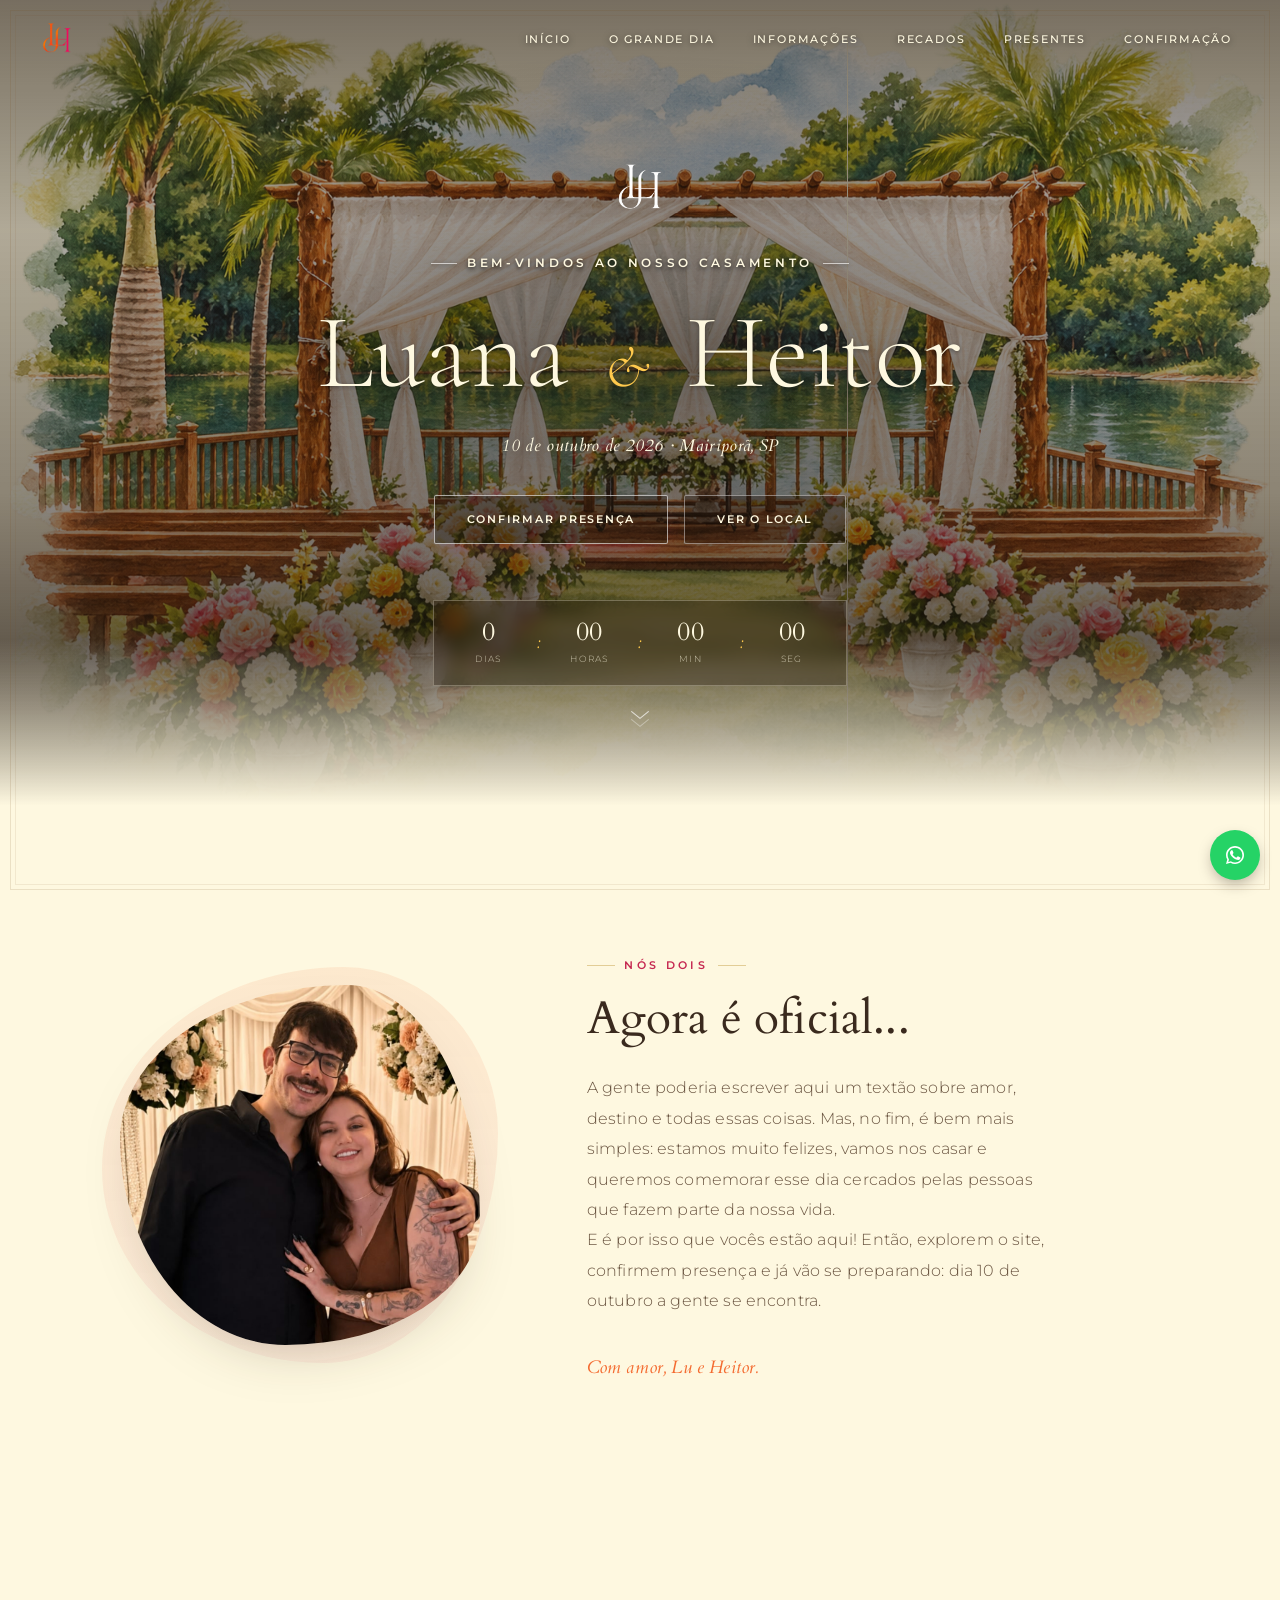
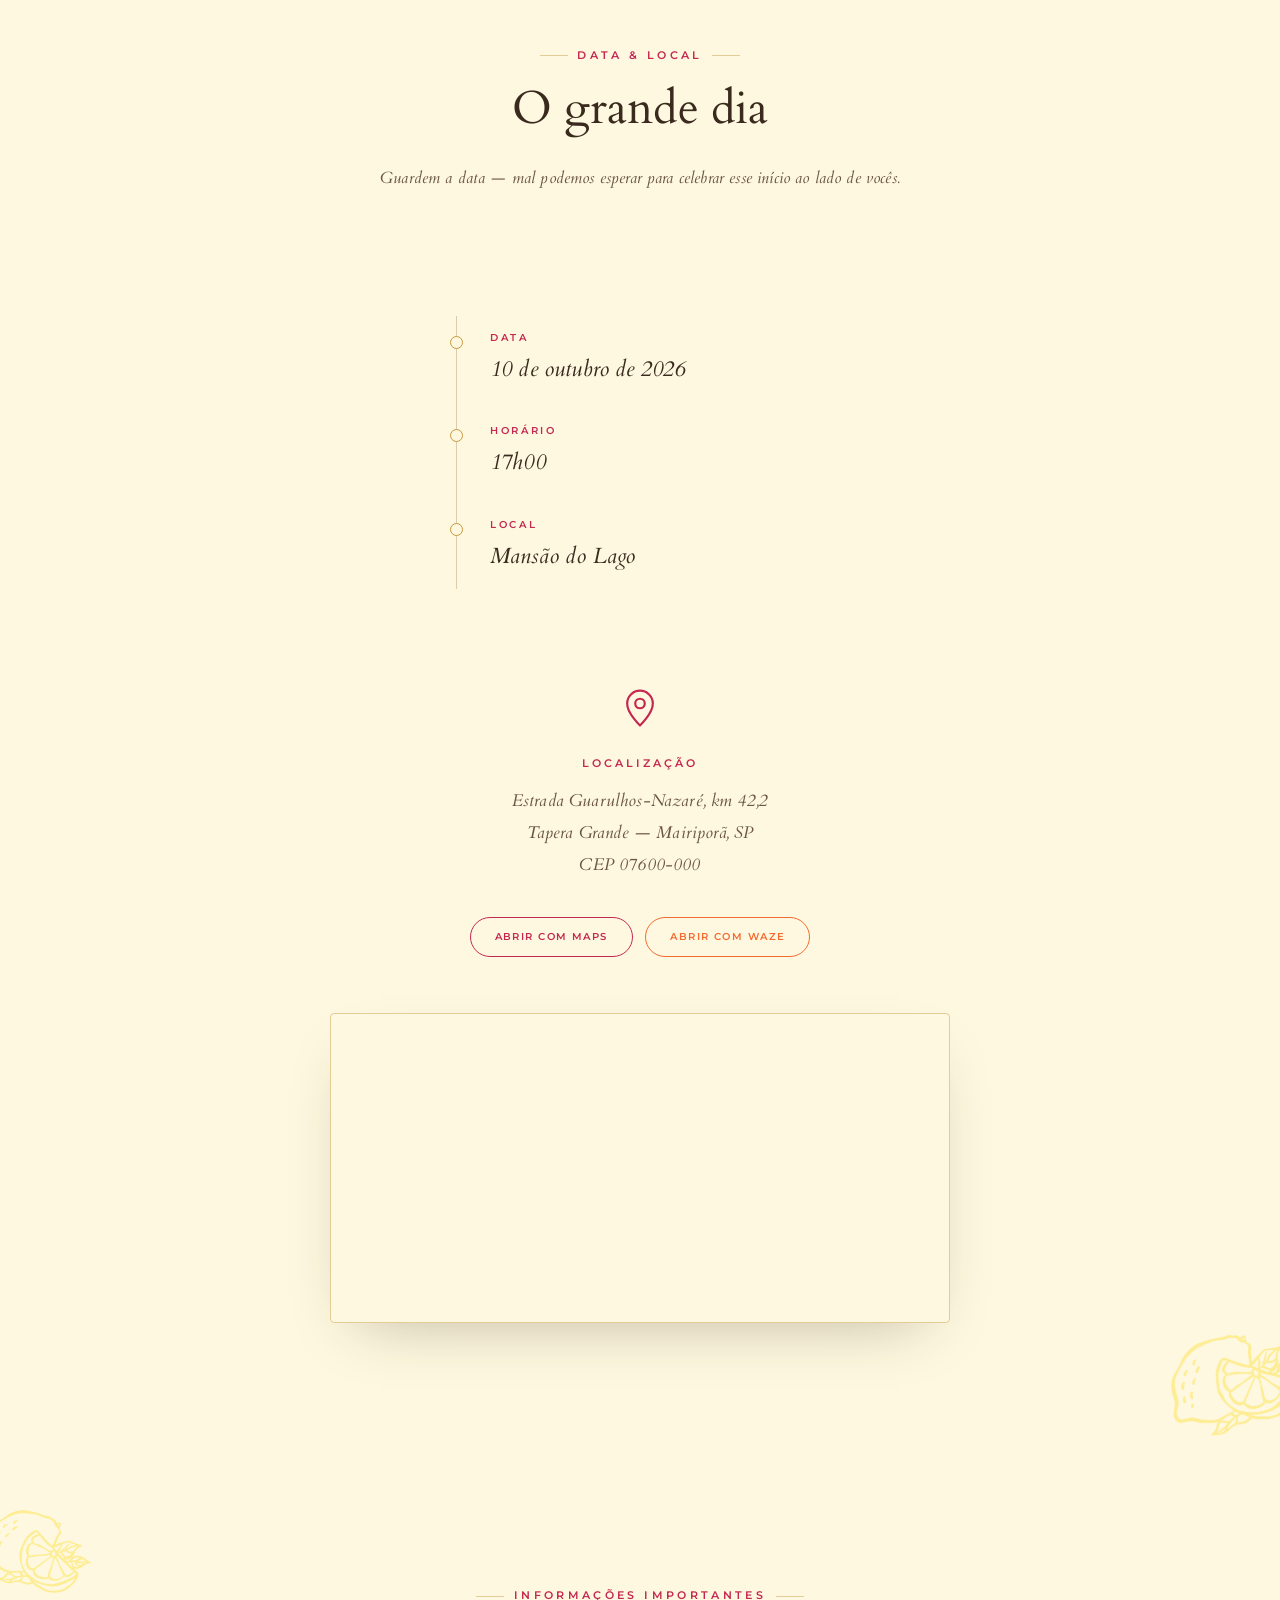
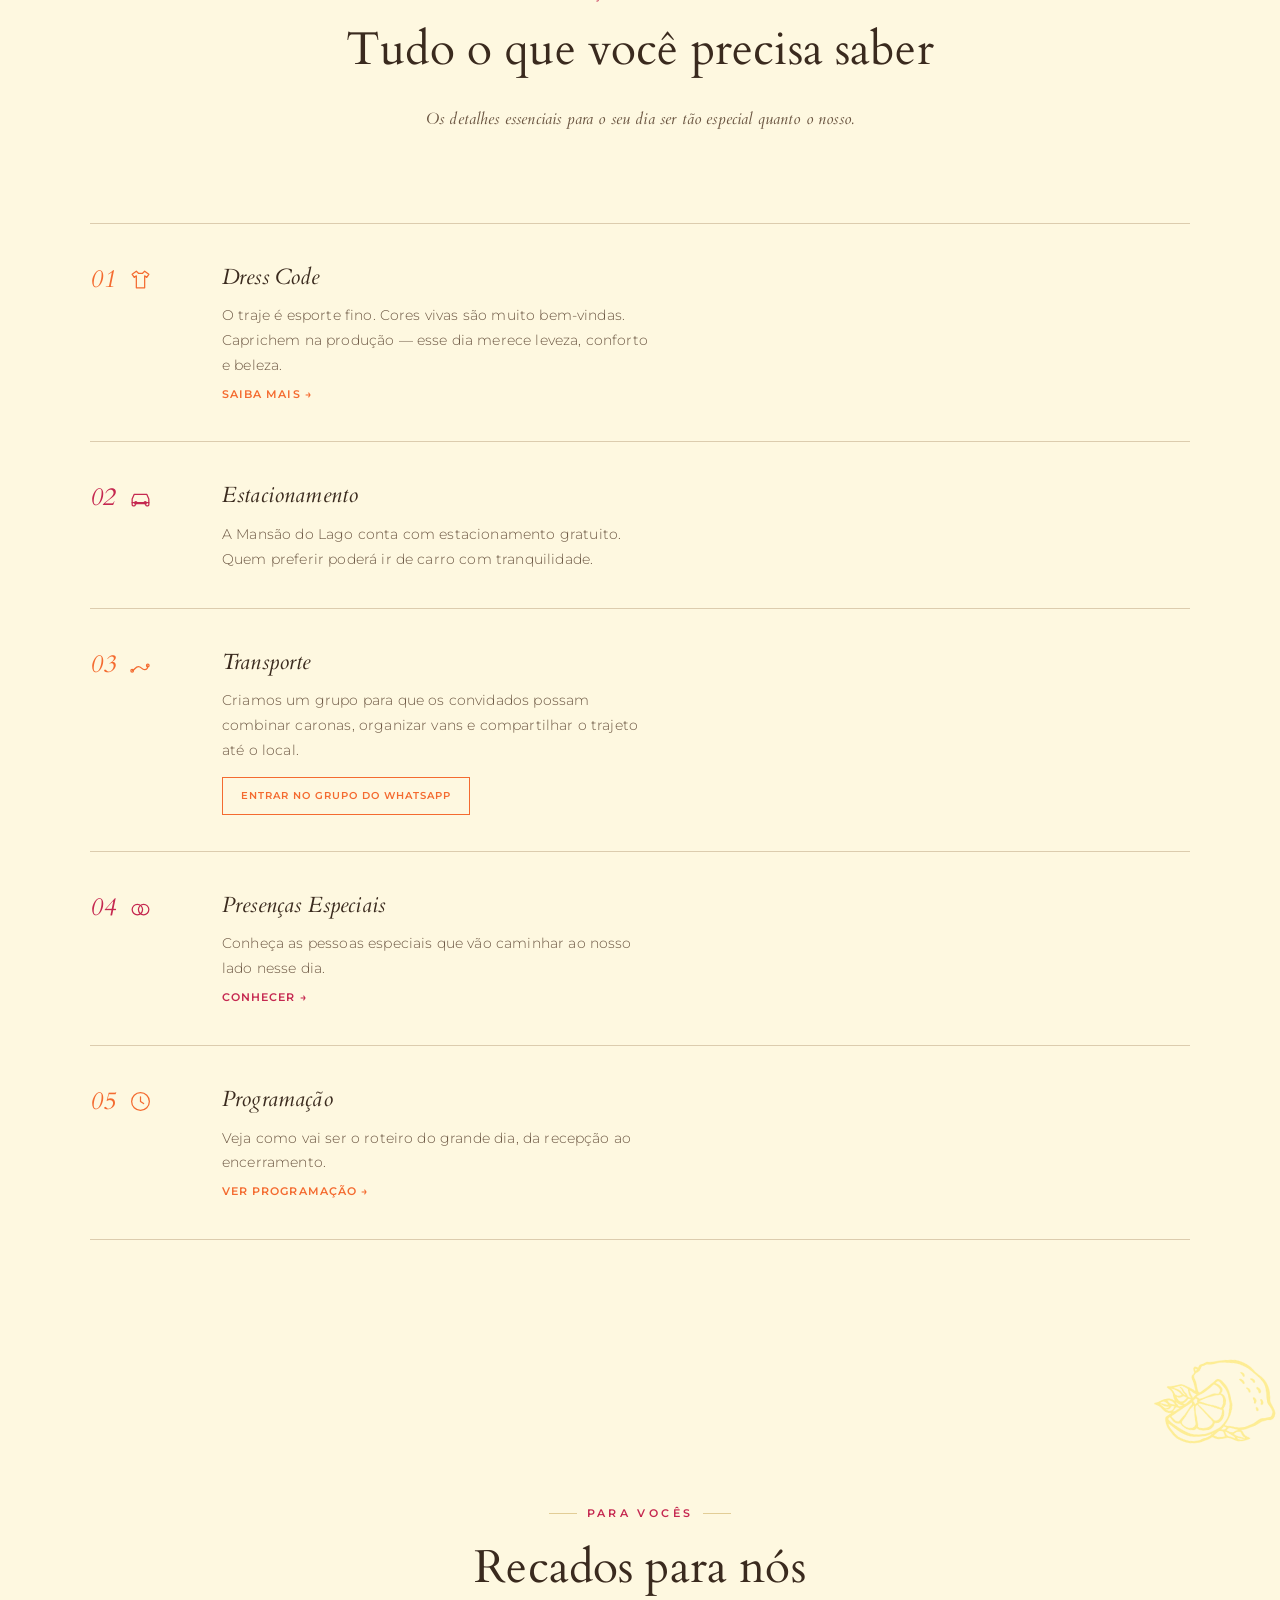
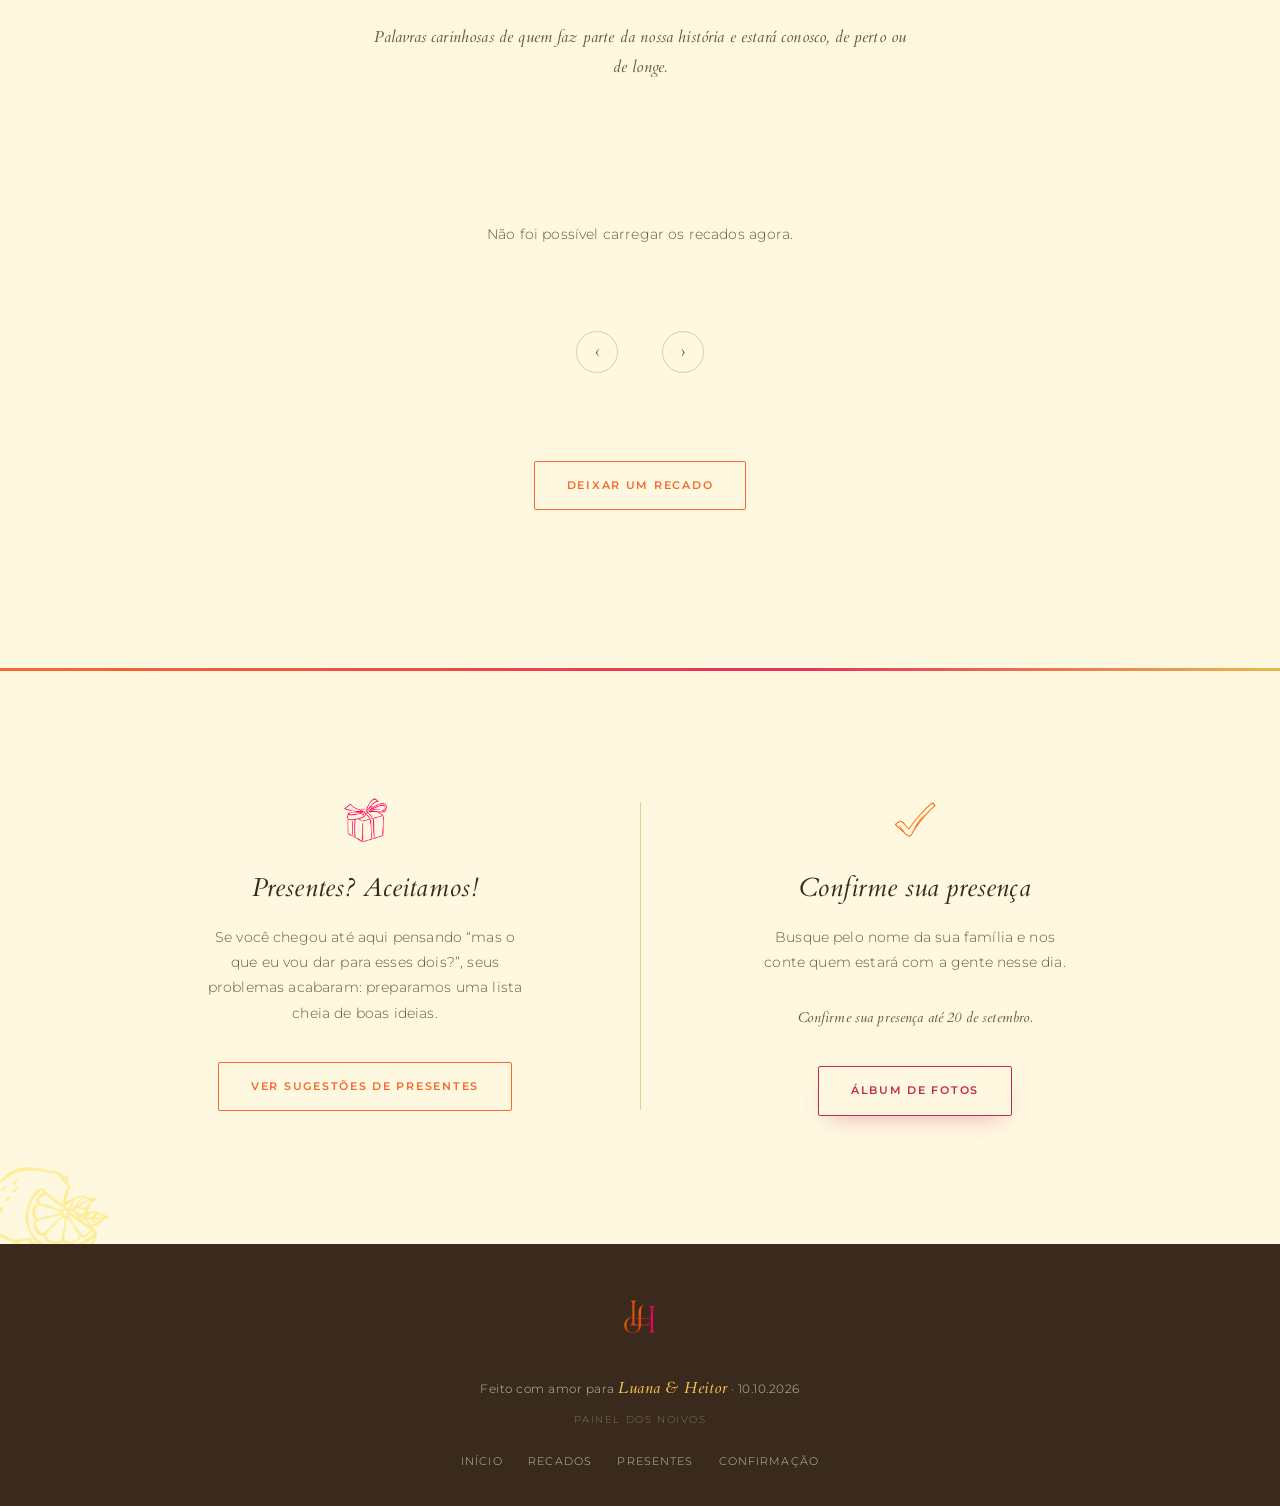
==== commit a58f4cd9: "Adiciona álbum de fotos colaborativo (não vinculado na home ainda) Nova página album.html com feed e" ====
--- a/index.html
+++ b/index.html
@@ -662,7 +662,7 @@
         <h3>Confirme sua presença</h3>
         <p>Busque pelo nome da sua família e nos conte quem estará com a gente nesse dia.</p>
         <p class="cta-destaque">Confirme sua presença até 20 de setembro.</p>
-        <a class="btn btn-primario" href="confirmacao.html">Confirmar presença</a>
+        <a class="btn btn-primario" href="confirmacao.html" id="ctaConfirmarPresenca">Confirmar presença</a>
       </div>
     </div>
   </div>
@@ -804,7 +804,8 @@
 </div>
 
 <script src="https://cdn.jsdelivr.net/npm/@supabase/supabase-js@2"></script>
-<script src="js/main.js?v=4"></script>
+<script src="js/config.js"></script>
+<script src="js/main.js?v=5"></script>
 <script src="js/recados.js?v=3"></script>
 </body>
 </html>
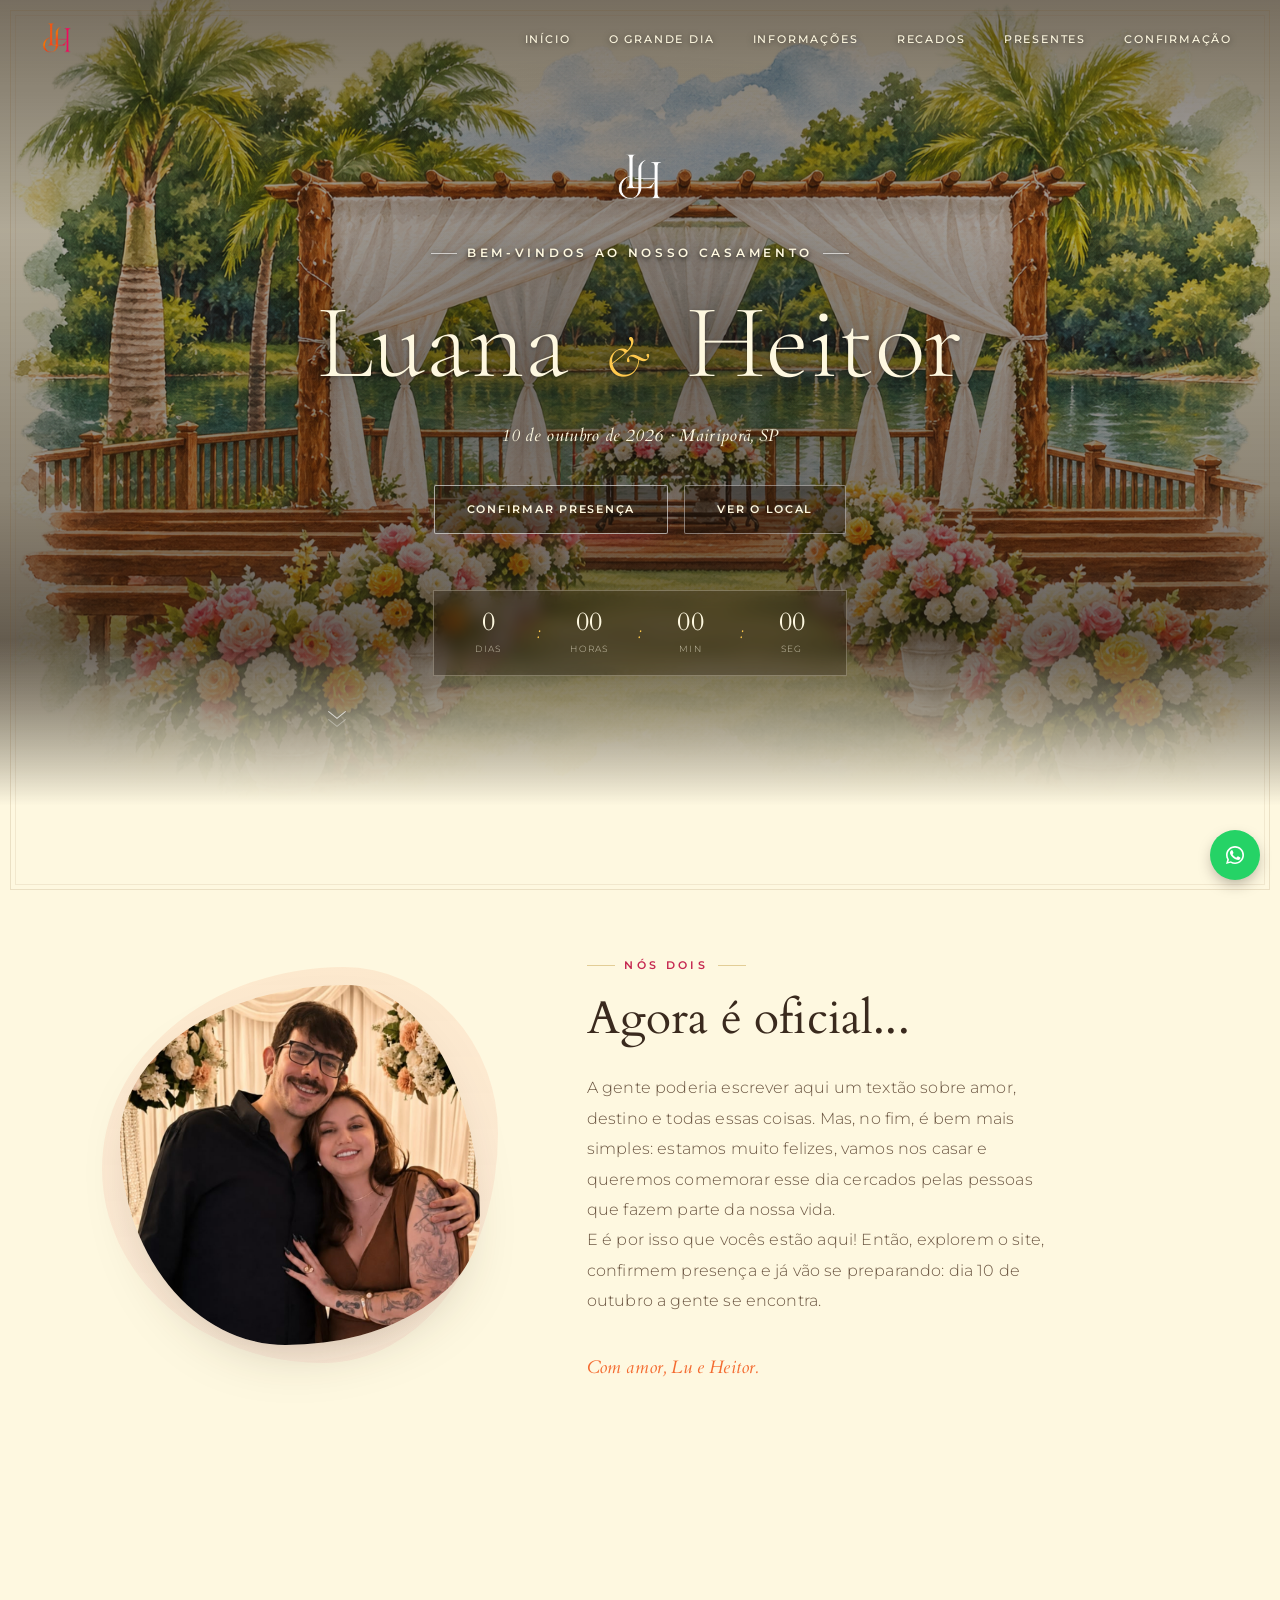
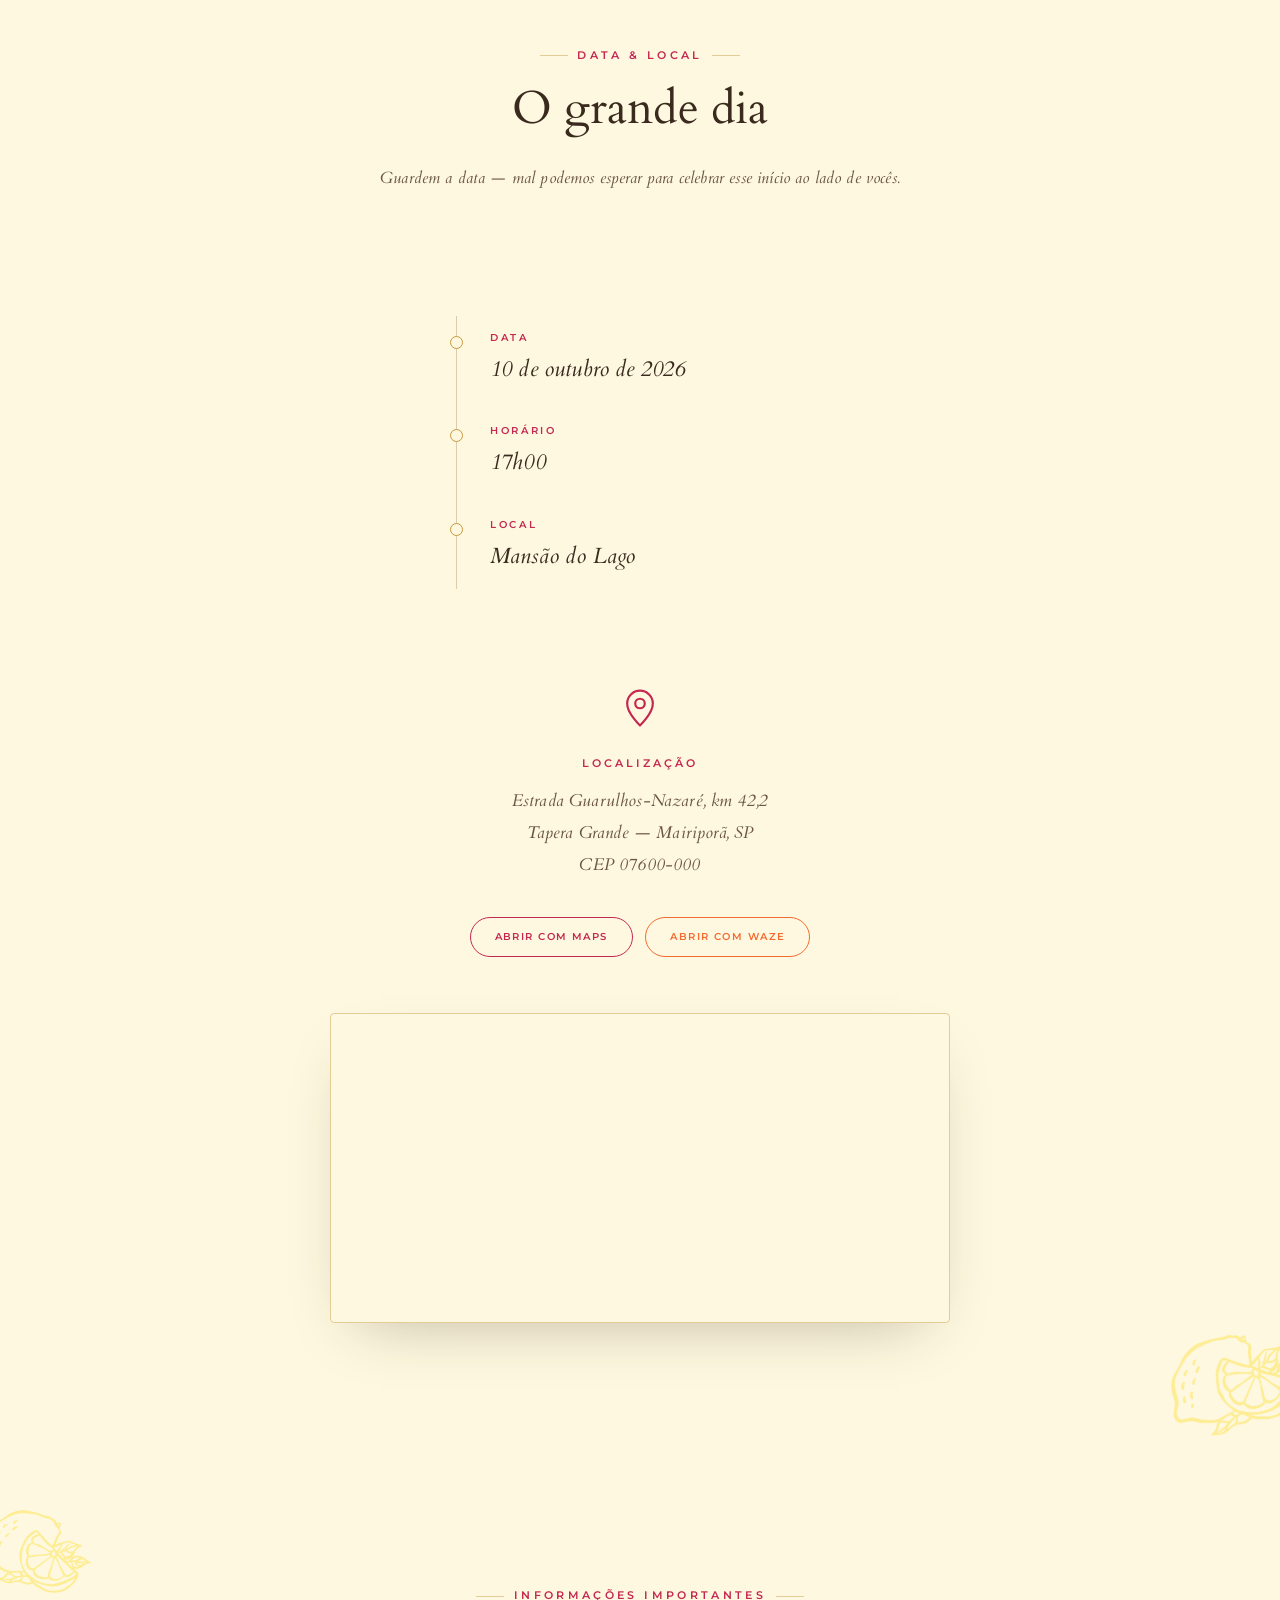
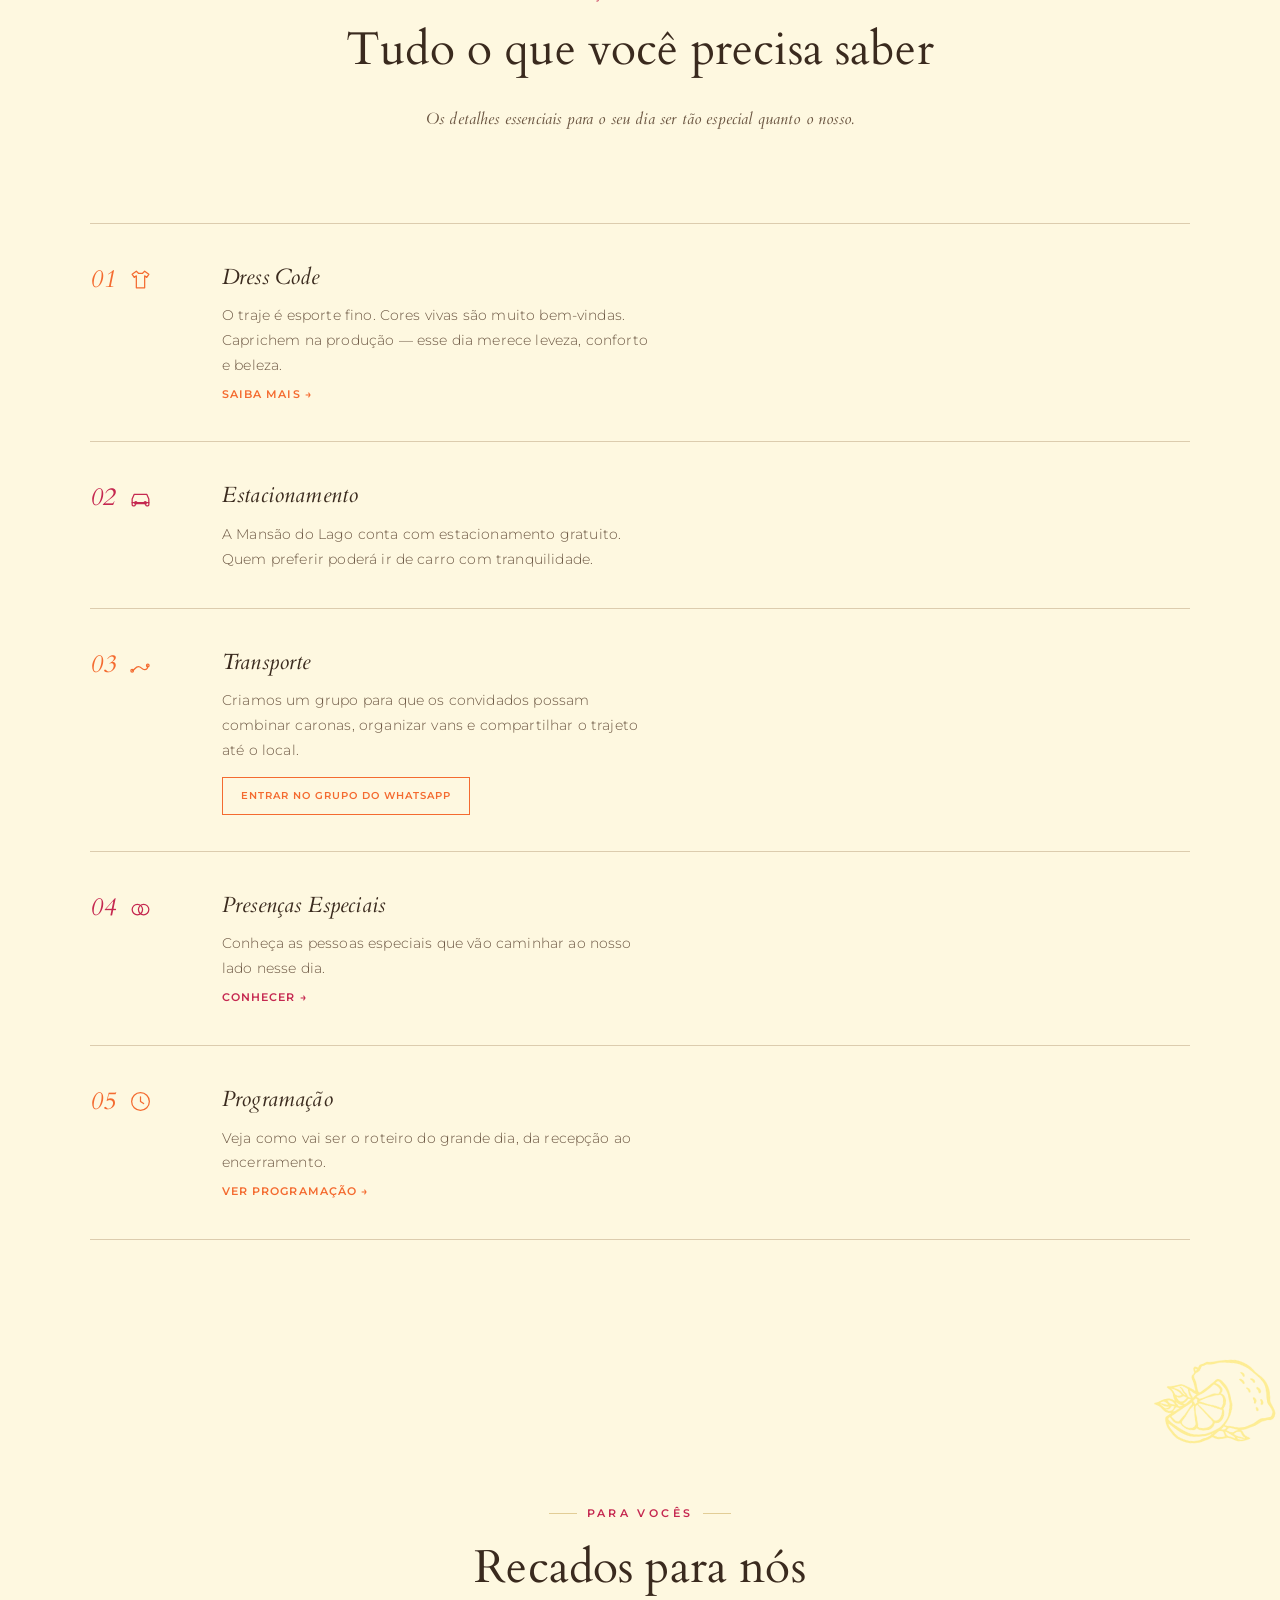
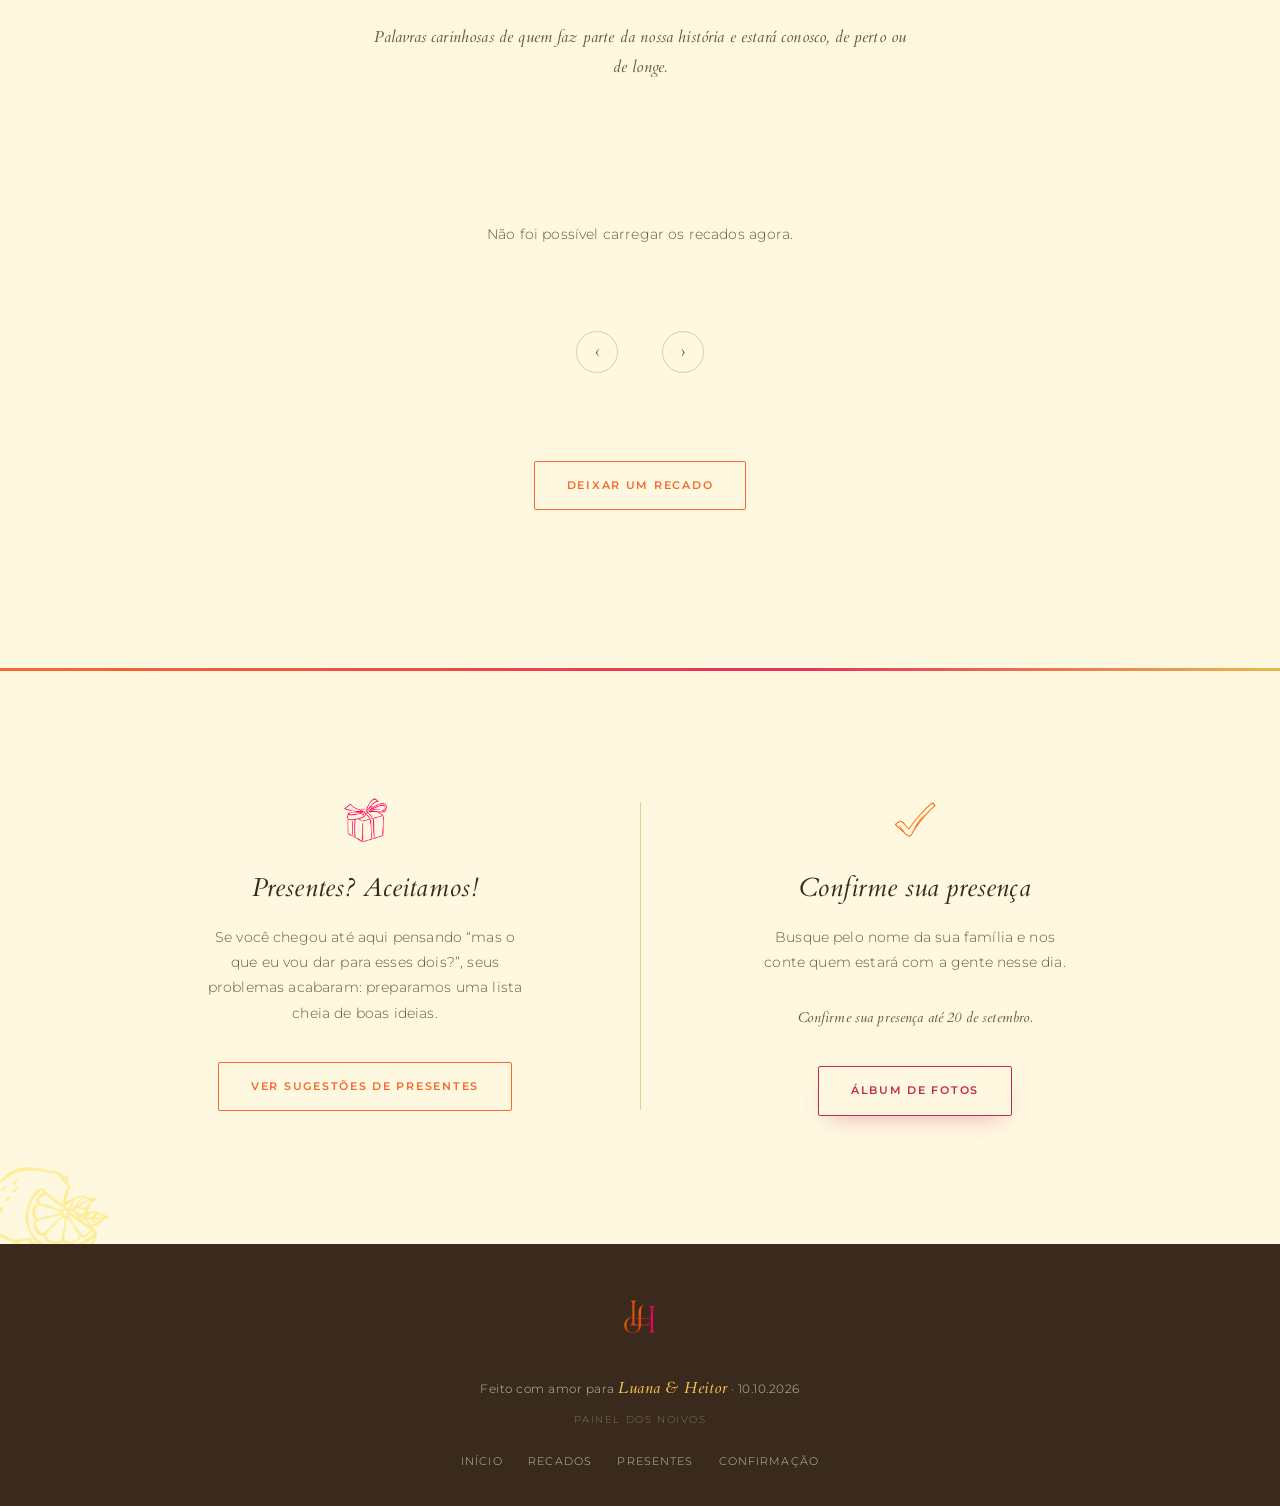
==== commit 6b923e73: "Ajustes de UX no álbum: composer, hero e campo de nome - Composer: remove o campo de legenda; botões" ====
--- a/index.html
+++ b/index.html
@@ -106,8 +106,10 @@
     margin-top: var(--sp-md);
     display: flex; flex-direction: column; align-items: center; gap: 1px;
     color: rgba(255,255,255,.68);
+    background: none; border: none; cursor: pointer; padding: 10px; border-radius: 4px;
     animation: flutuarSetas 2.2s ease-in-out infinite;
   }
+  .hero-setas-scroll:hover, .hero-setas-scroll:focus-visible { color: rgba(255,255,255,.95); }
   .hero-setas-scroll svg { width: 20px; height: 10px; display: block; }
   .hero-setas-scroll svg:last-child { opacity: .5; margin-top: -3px; }
 
@@ -473,10 +475,10 @@
       <div class="cd-unidade"><span class="cd-numero" id="cd-secs">00</span><span class="cd-rotulo">seg</span></div>
     </div>
 
-    <div class="hero-setas-scroll" aria-hidden="true">
+    <button type="button" class="hero-setas-scroll" id="btnRolarParaHistoria" aria-label="Rolar para a nossa história">
       <svg viewBox="0 0 24 12" fill="none"><path d="M2 2l10 8 10-8" stroke="currentColor" stroke-width="1.4" stroke-linecap="round" stroke-linejoin="round"/></svg>
       <svg viewBox="0 0 24 12" fill="none"><path d="M2 2l10 8 10-8" stroke="currentColor" stroke-width="1.4" stroke-linecap="round" stroke-linejoin="round"/></svg>
-    </div>
+    </button>
   </div>
 </section>
 
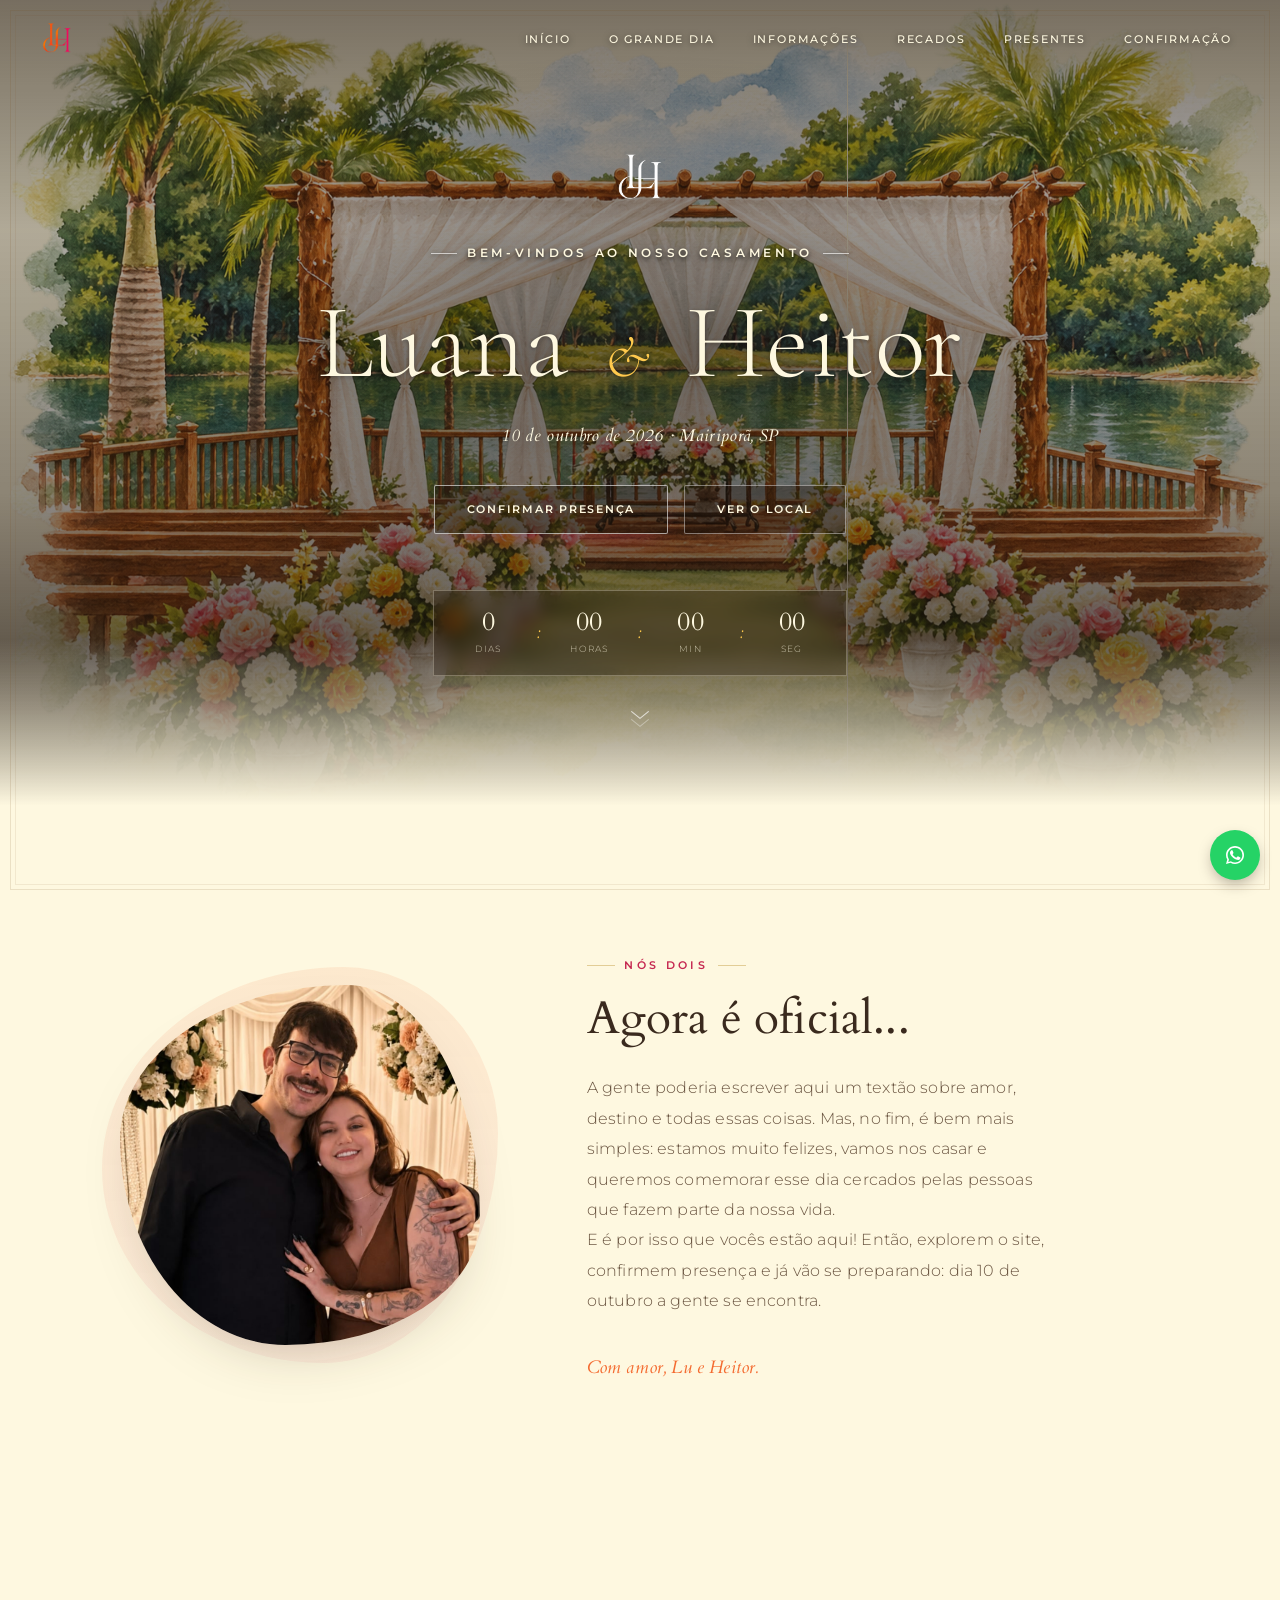
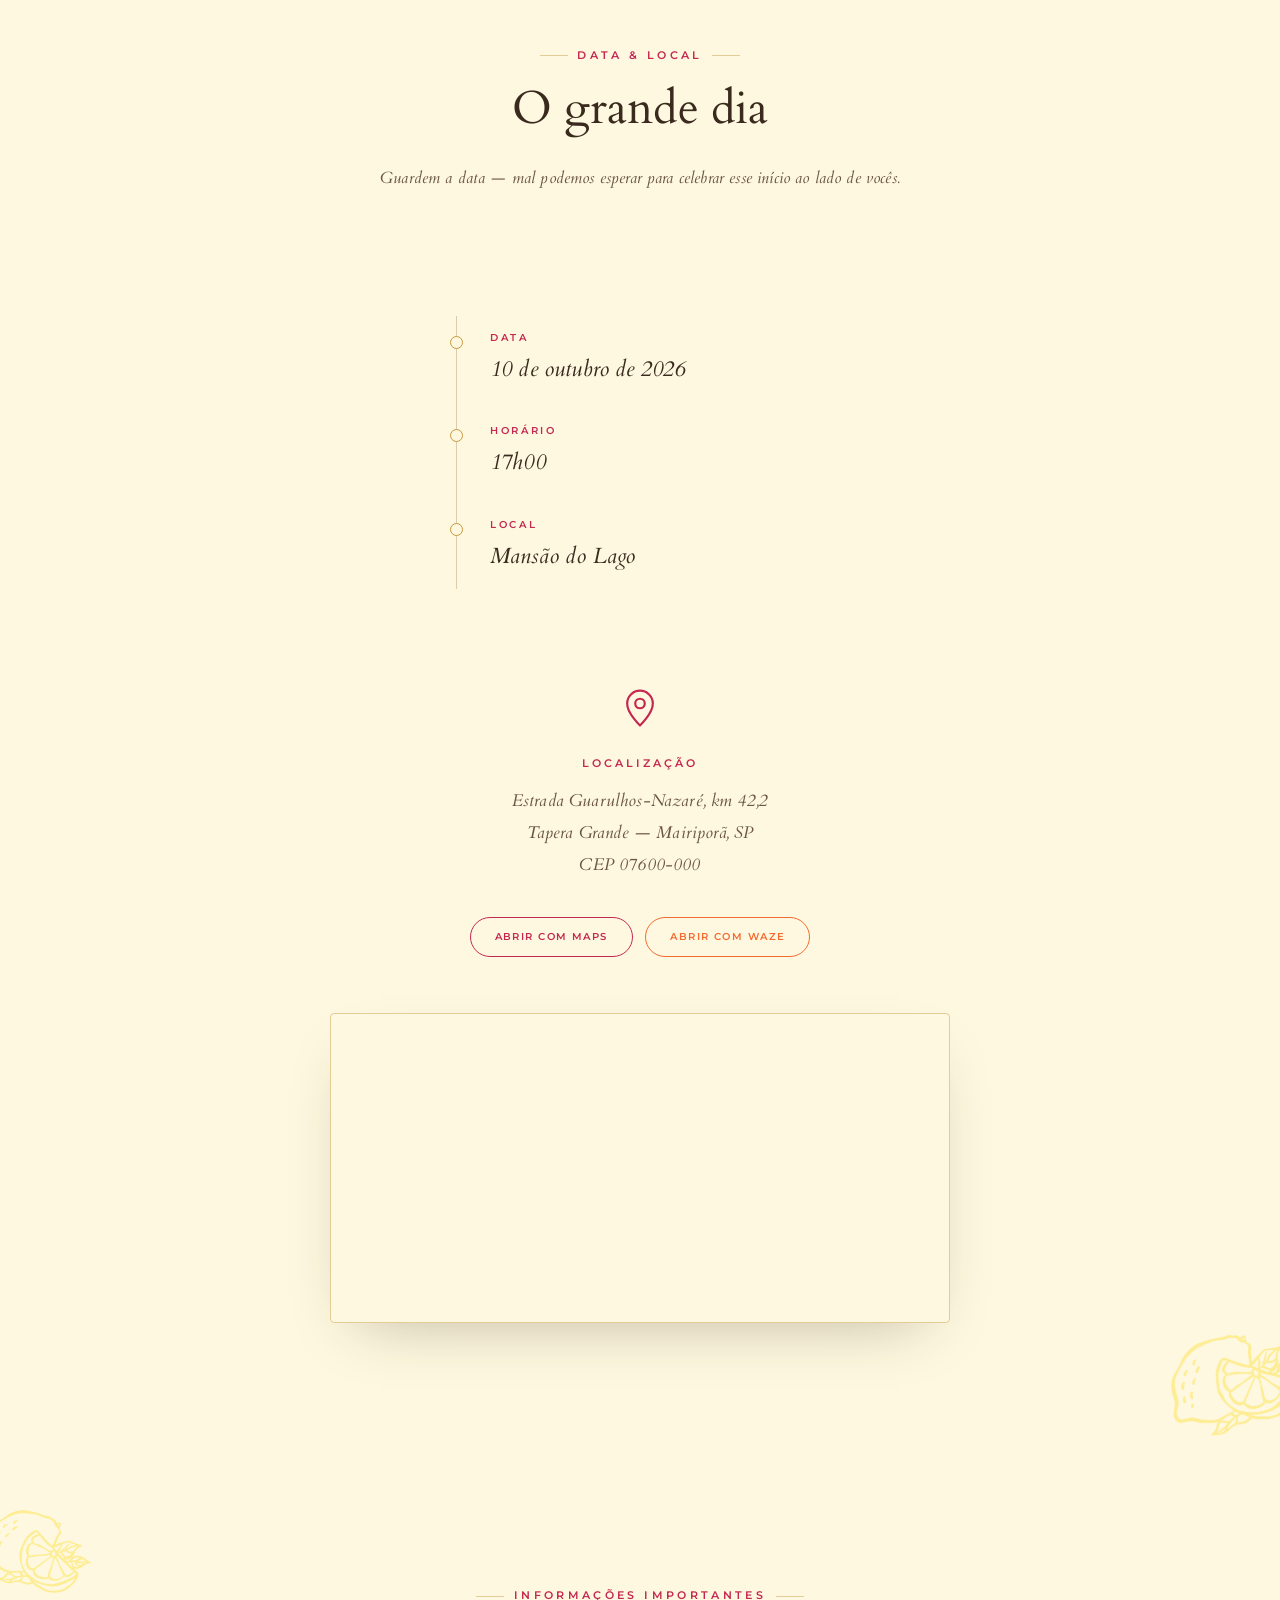
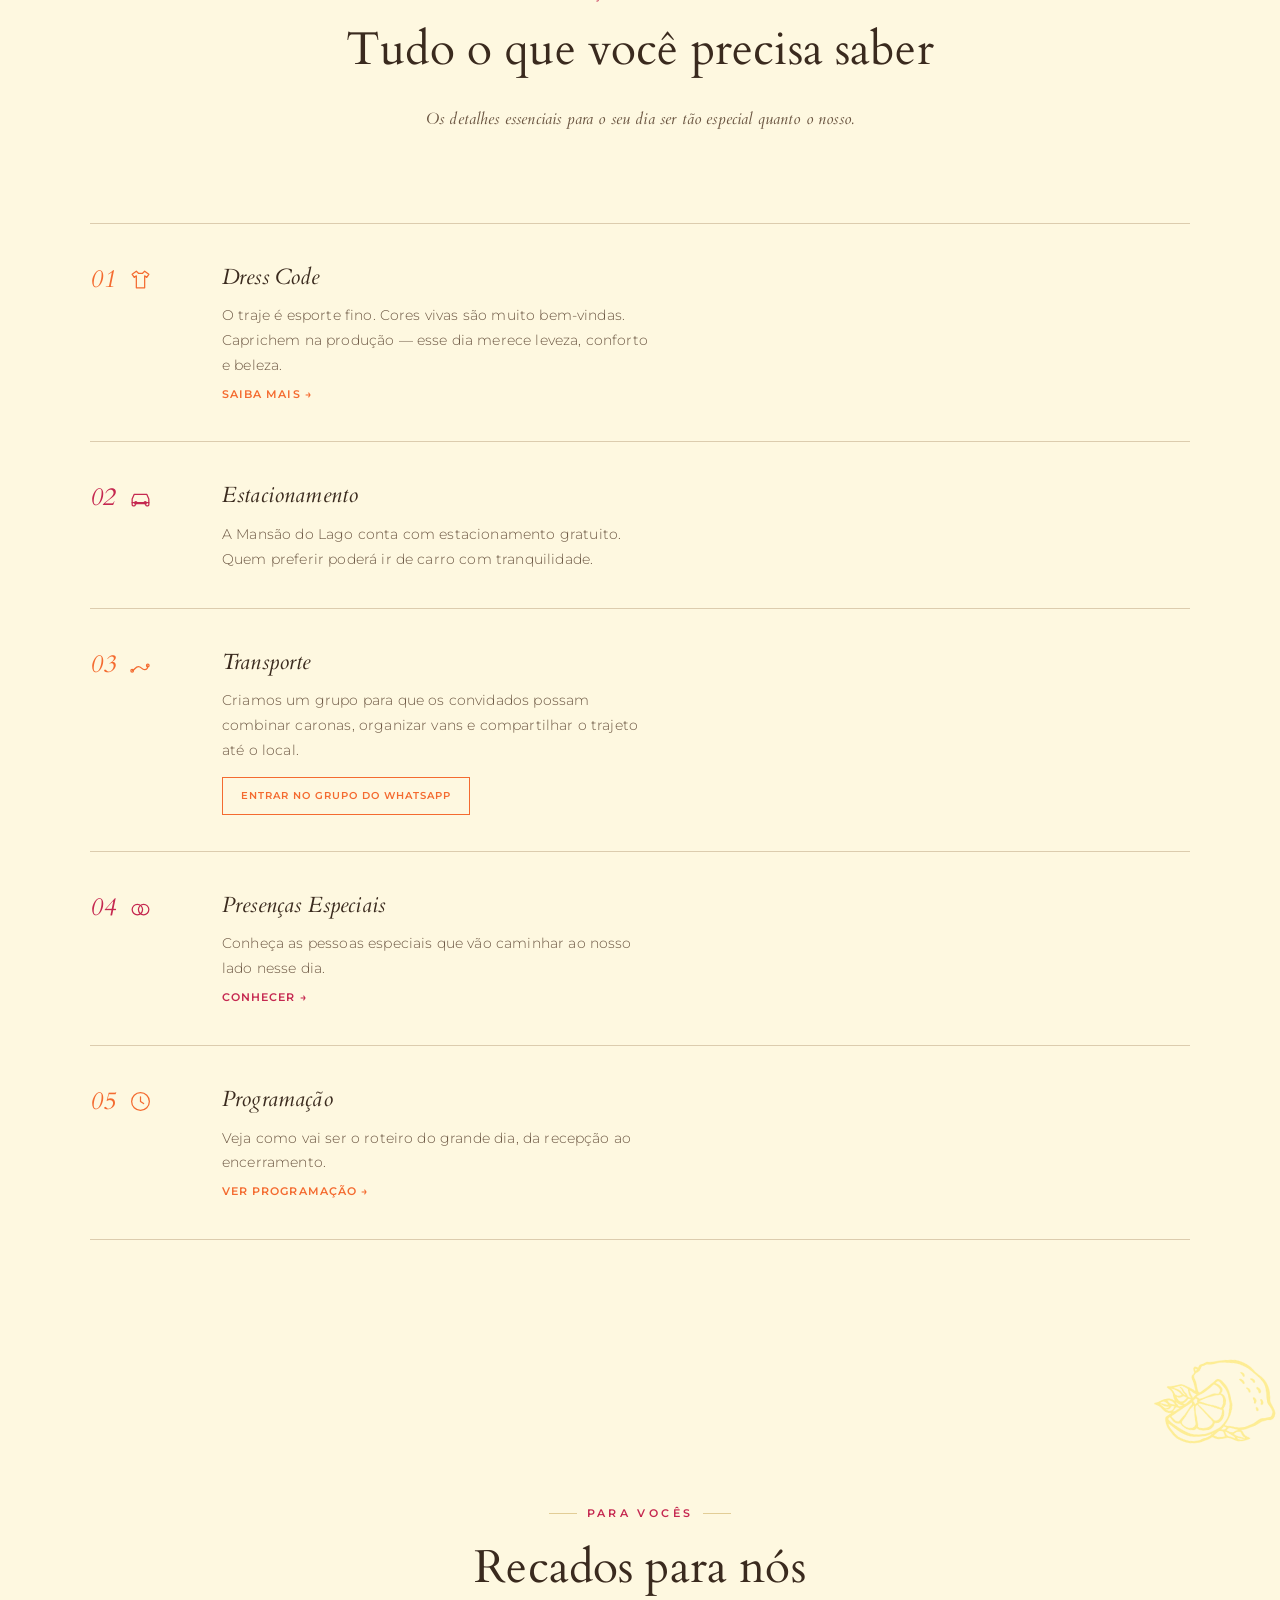
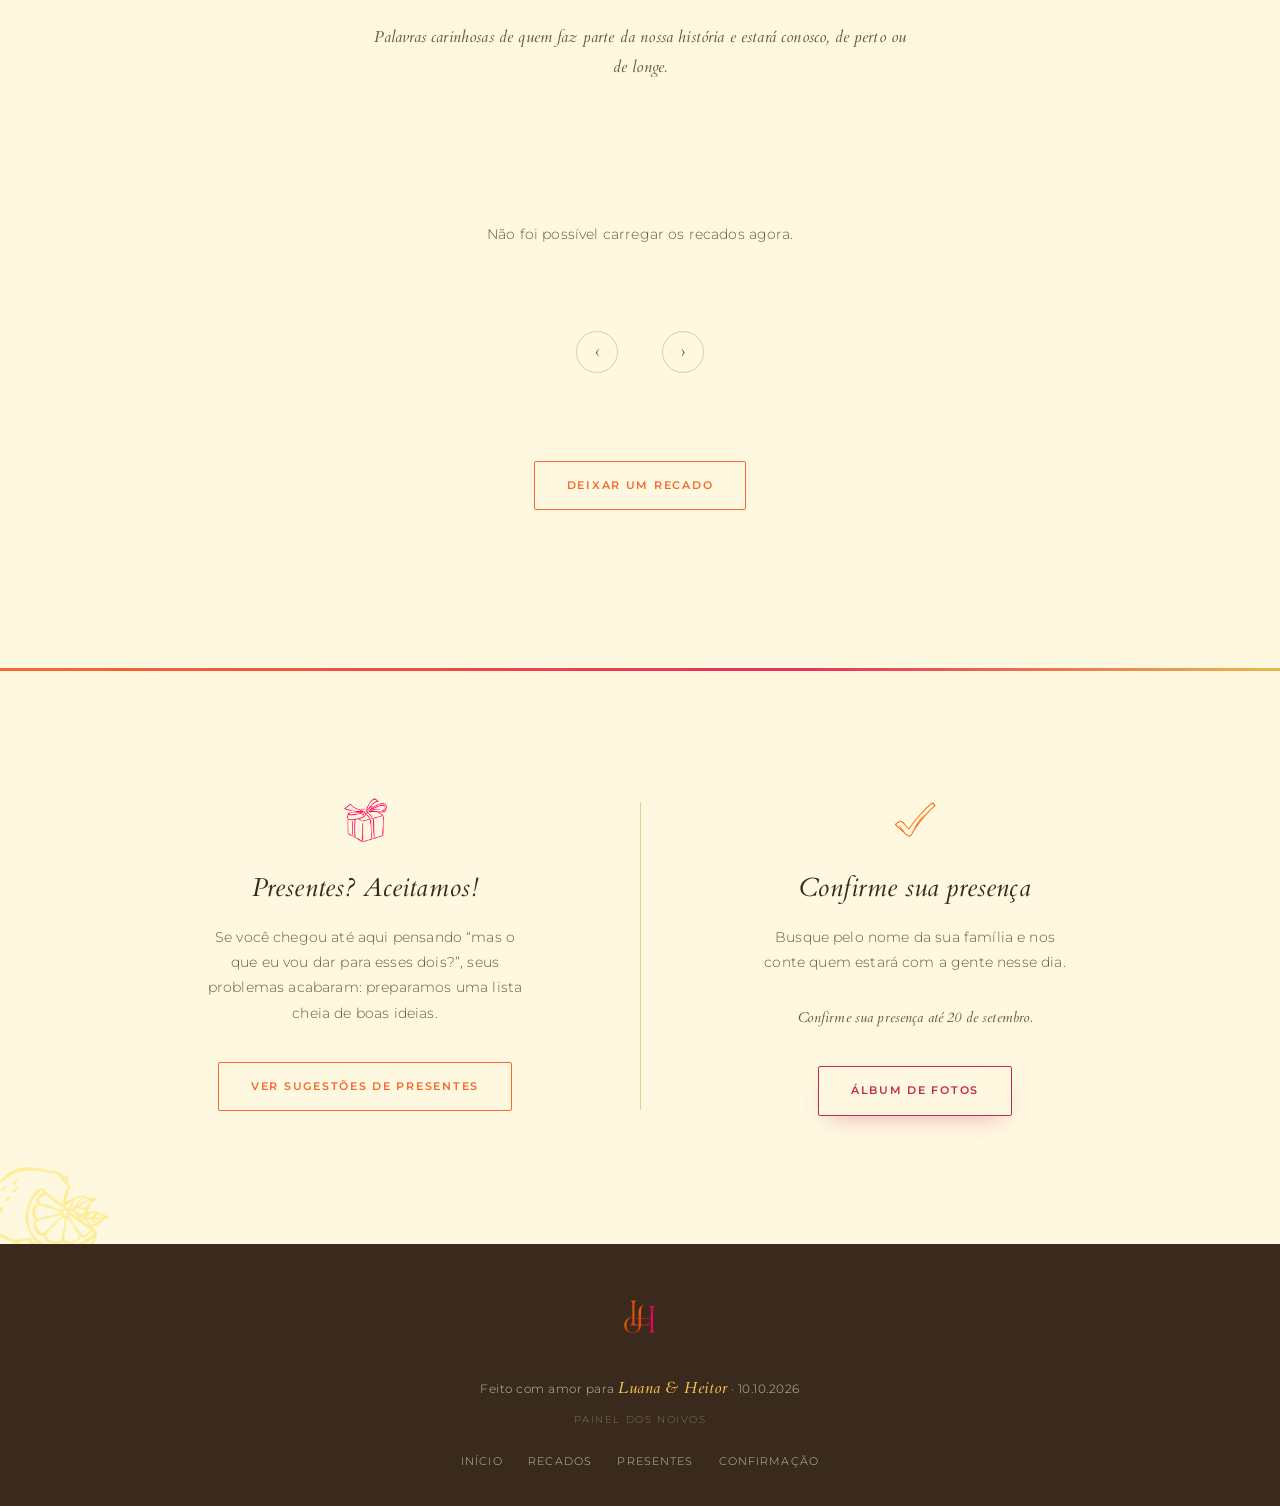
==== commit 49ce91cd: "Centraliza setinhas do hero, aumenta fontes e redesenha o lightbox - Corrige a centralização das set" ====
--- a/index.html
+++ b/index.html
@@ -103,7 +103,7 @@
   .cd-sep { align-self: center; font-family: var(--f-display); font-style: italic; color: var(--amarelo); font-size: 1.05rem; }
 
   .hero-setas-scroll {
-    margin-top: var(--sp-md);
+    margin: var(--sp-md) auto 0;
     display: flex; flex-direction: column; align-items: center; gap: 1px;
     color: rgba(255,255,255,.68);
     background: none; border: none; cursor: pointer; padding: 10px; border-radius: 4px;
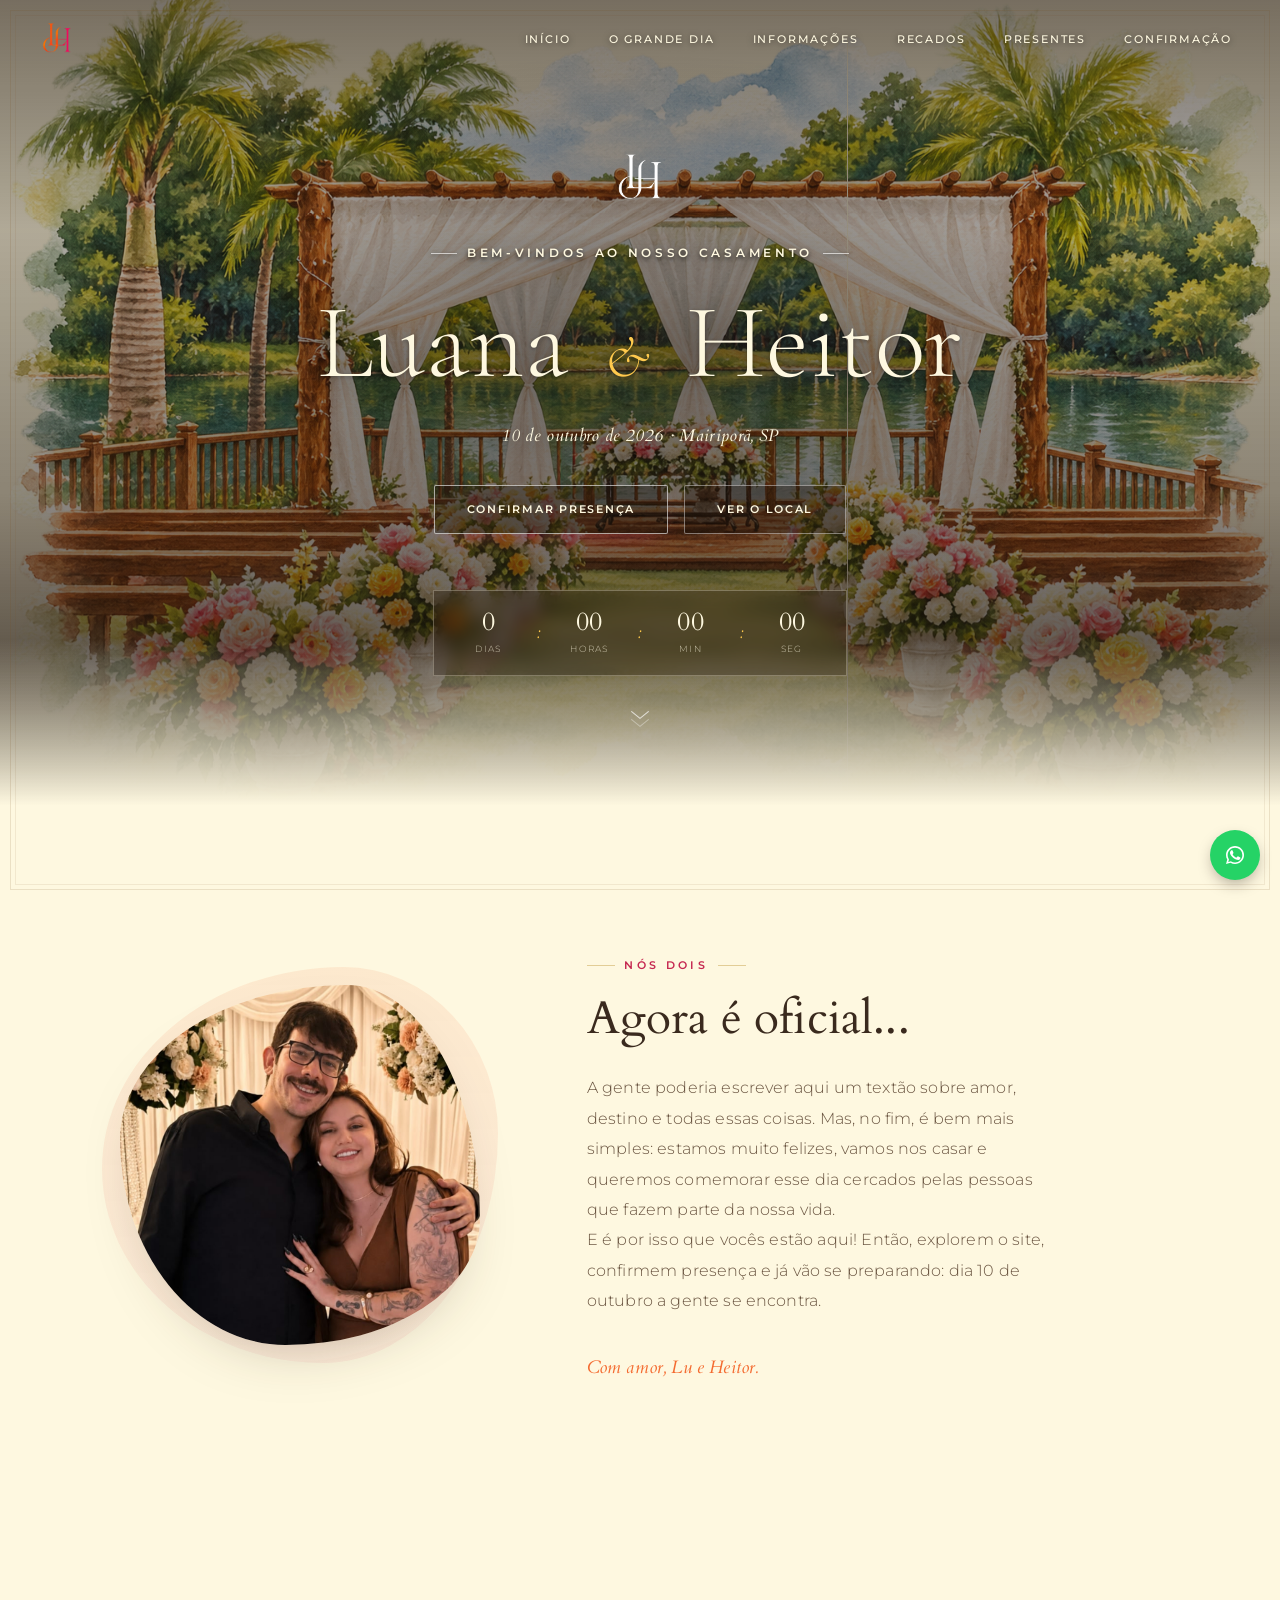
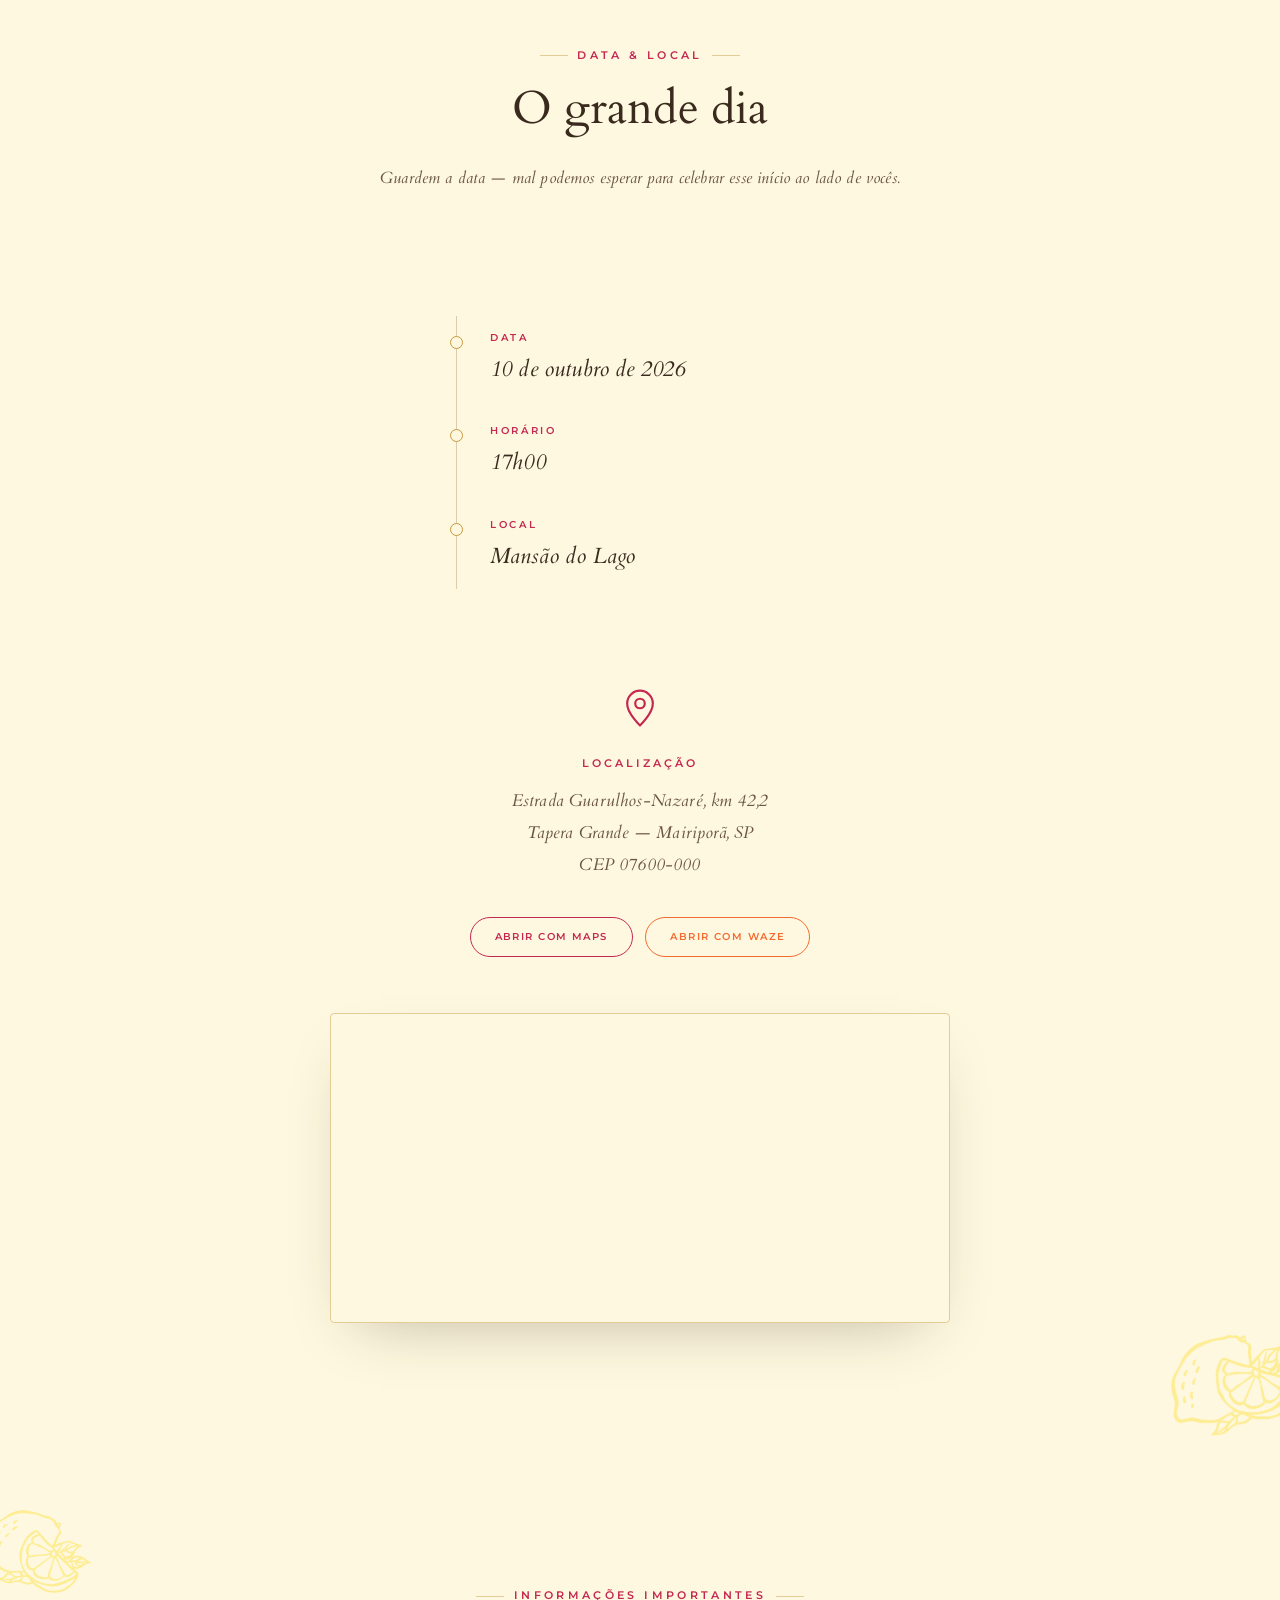
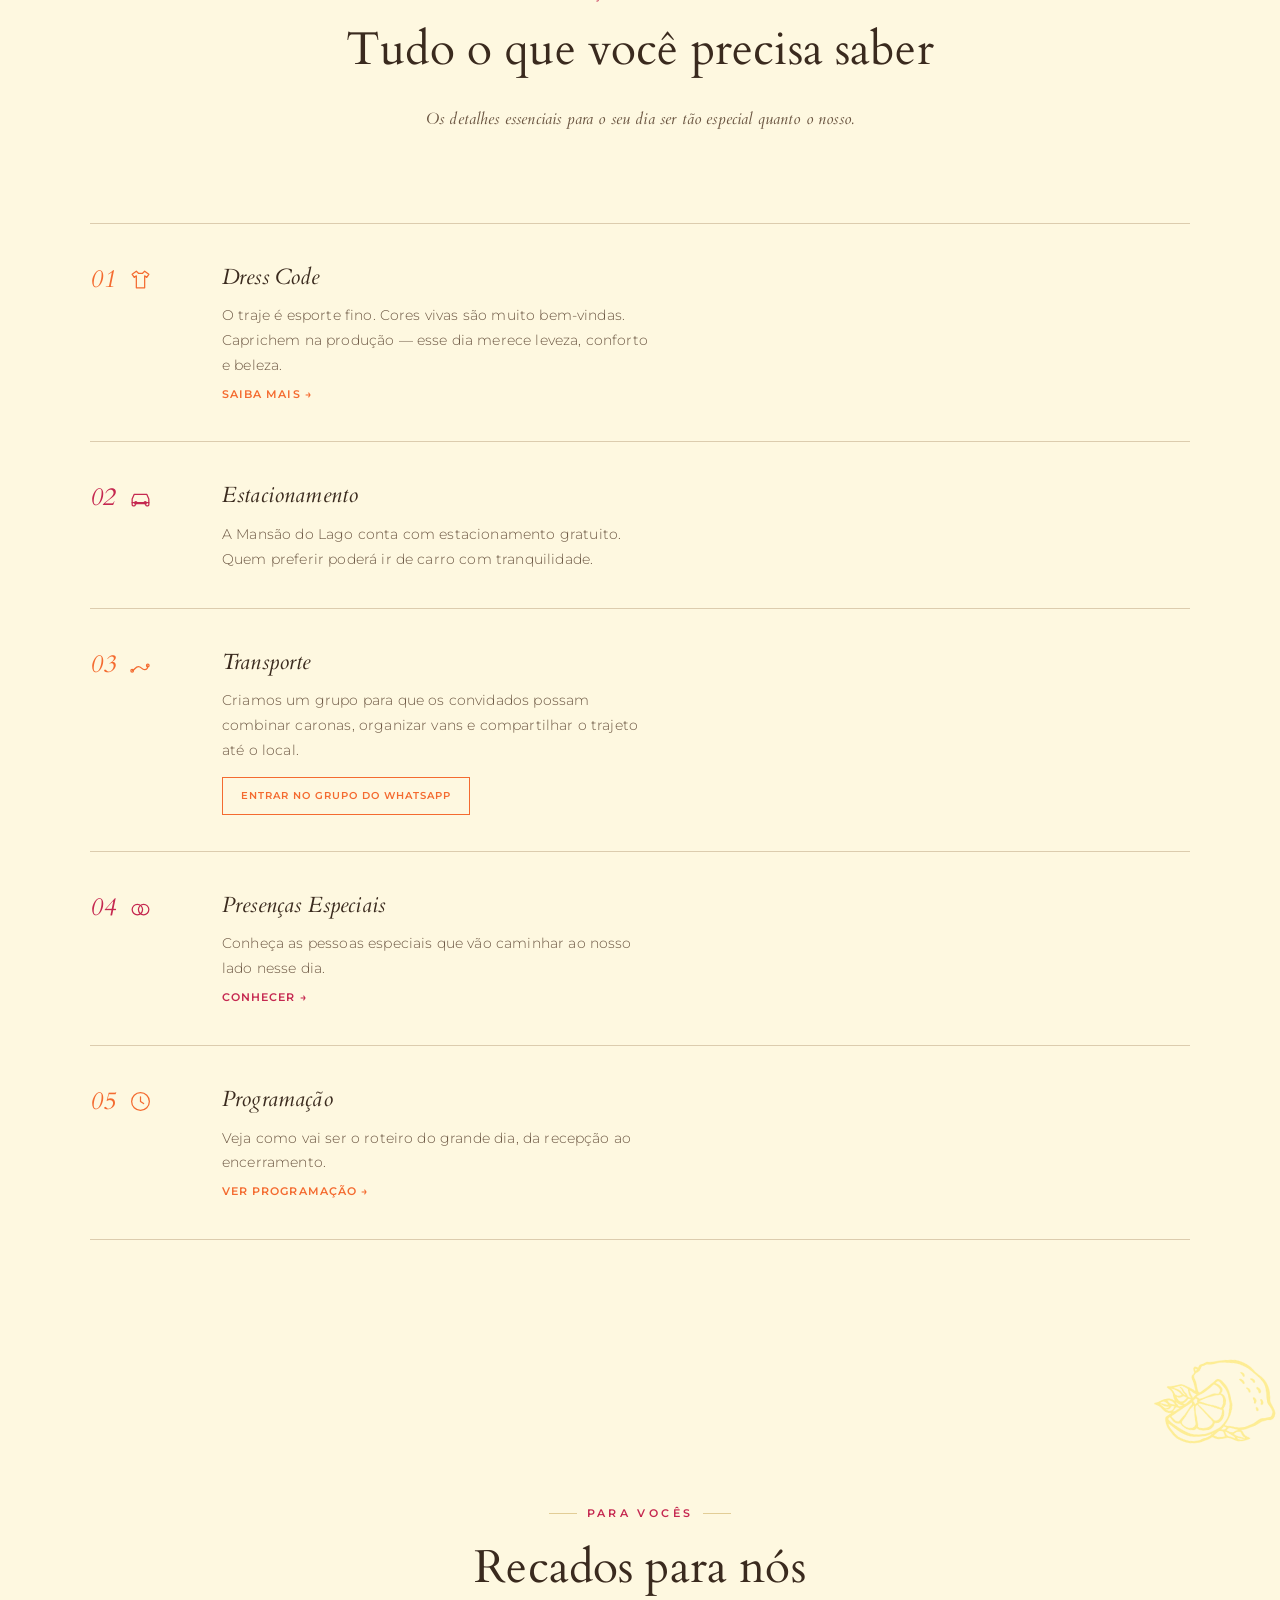
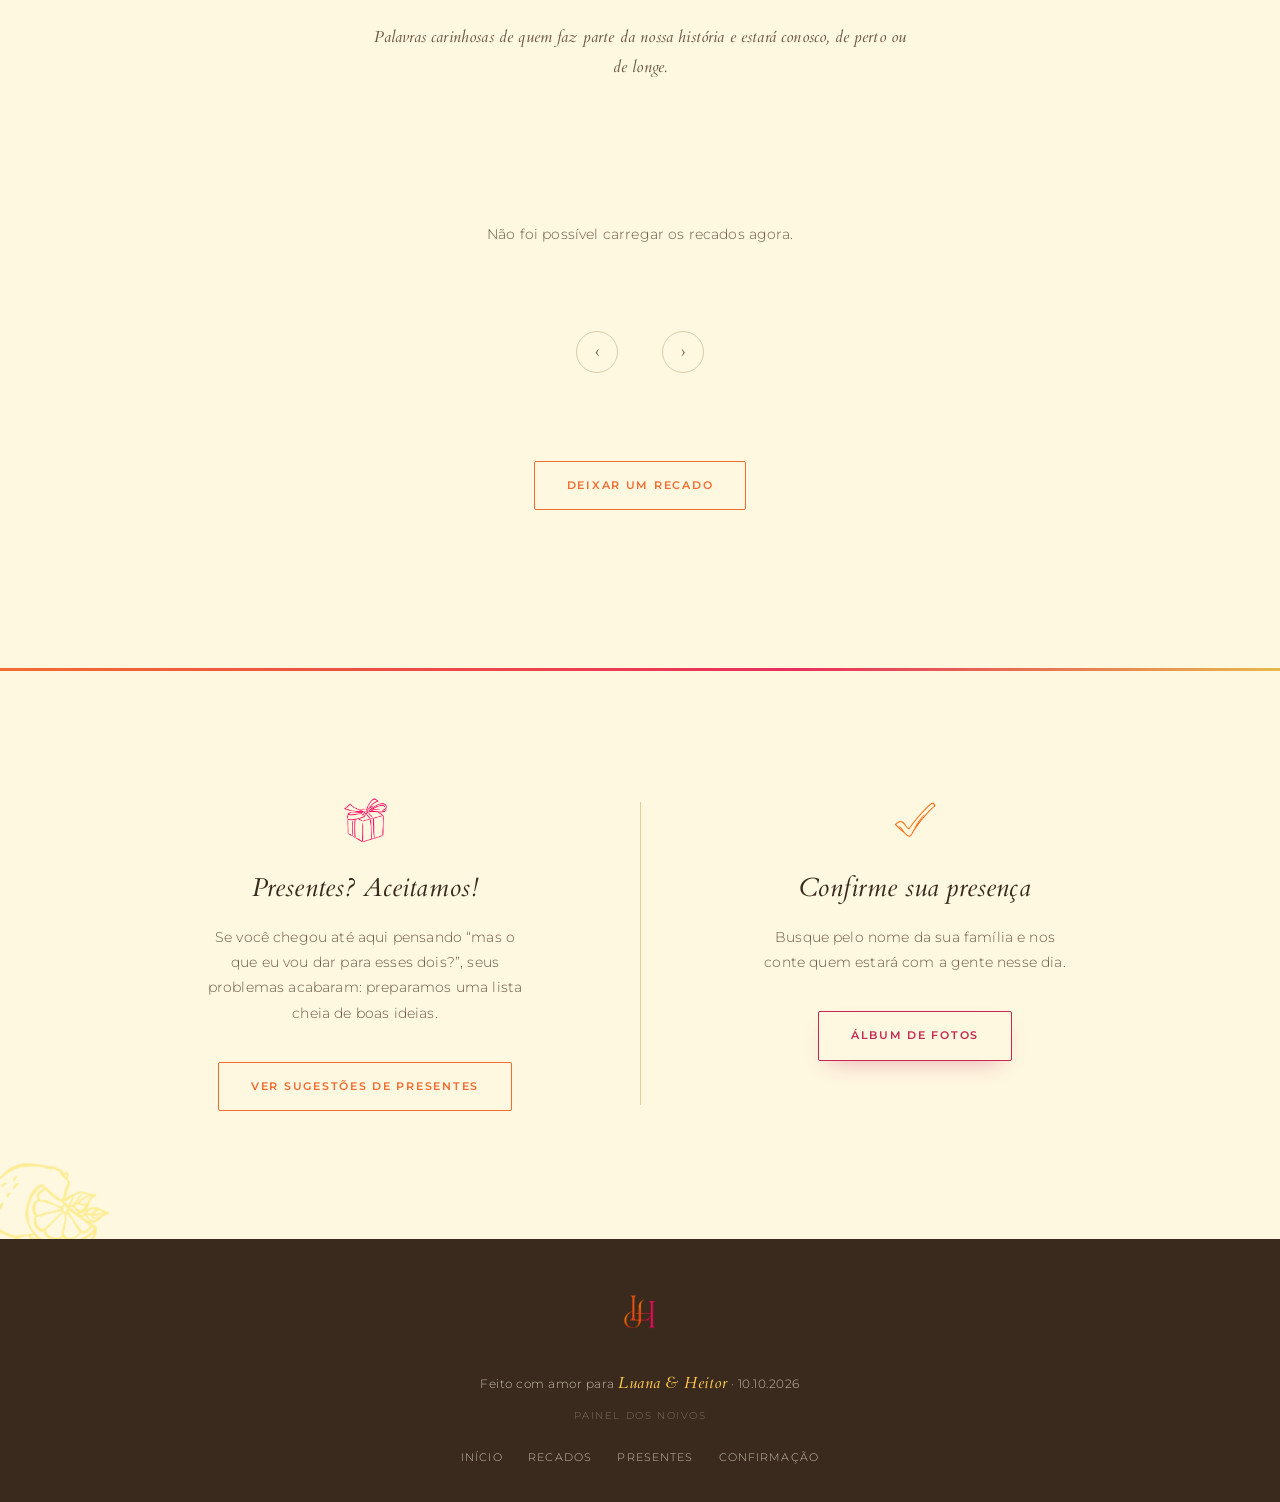
==== commit 695df511: "Remove prazo de confirmação ("até 20 de setembro") do site Co-Authored-By: Claude Opus 5.5 <noreply@" ====
--- a/index.html
+++ b/index.html
@@ -663,7 +663,6 @@
         <img class="cta-icone" src="imagens/icons/icone-confirmado.png" alt="" aria-hidden="true">
         <h3>Confirme sua presença</h3>
         <p>Busque pelo nome da sua família e nos conte quem estará com a gente nesse dia.</p>
-        <p class="cta-destaque">Confirme sua presença até 20 de setembro.</p>
         <a class="btn btn-primario" href="confirmacao.html" id="ctaConfirmarPresenca">Confirmar presença</a>
       </div>
     </div>
@@ -806,7 +805,7 @@
 </div>
 
 <script src="https://cdn.jsdelivr.net/npm/@supabase/supabase-js@2"></script>
-<script src="js/config.js"></script>
+<script src="js/config.js?v=1"></script>
 <script src="js/main.js?v=5"></script>
 <script src="js/recados.js?v=3"></script>
 </body>
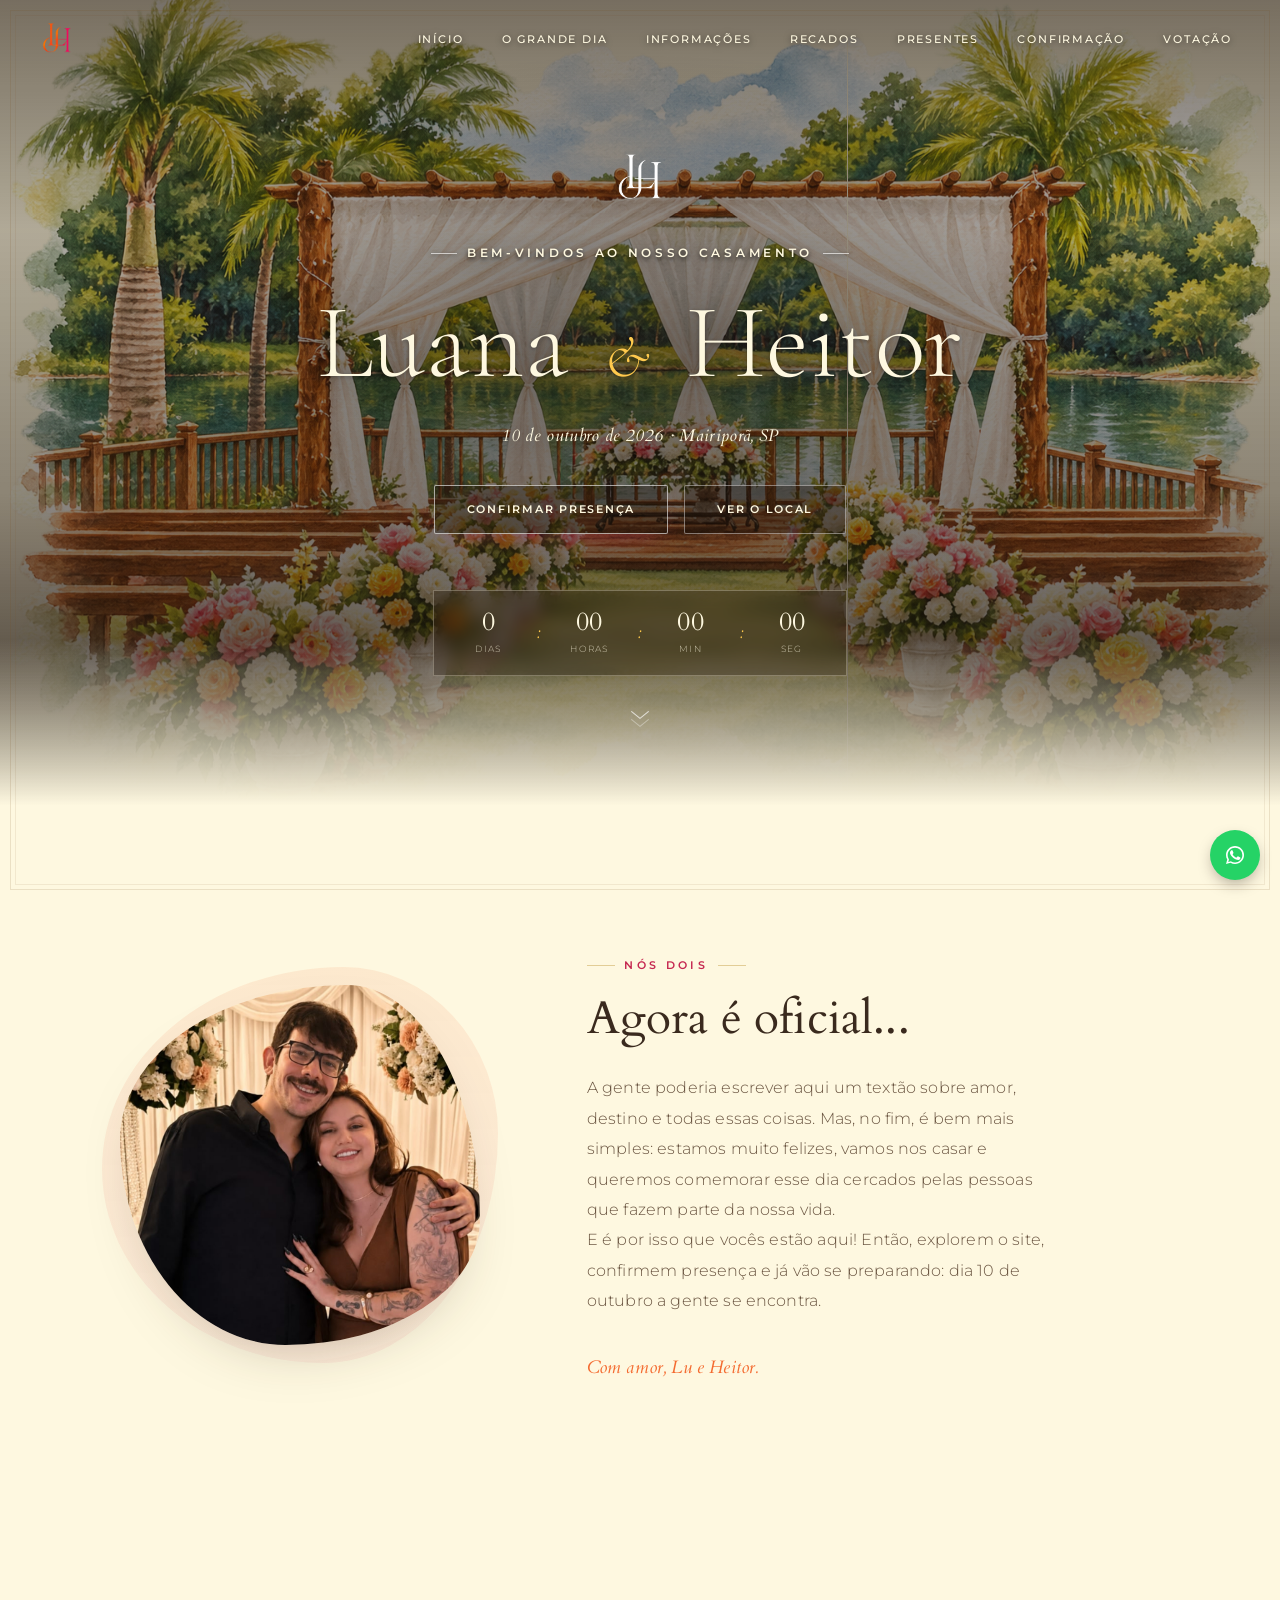
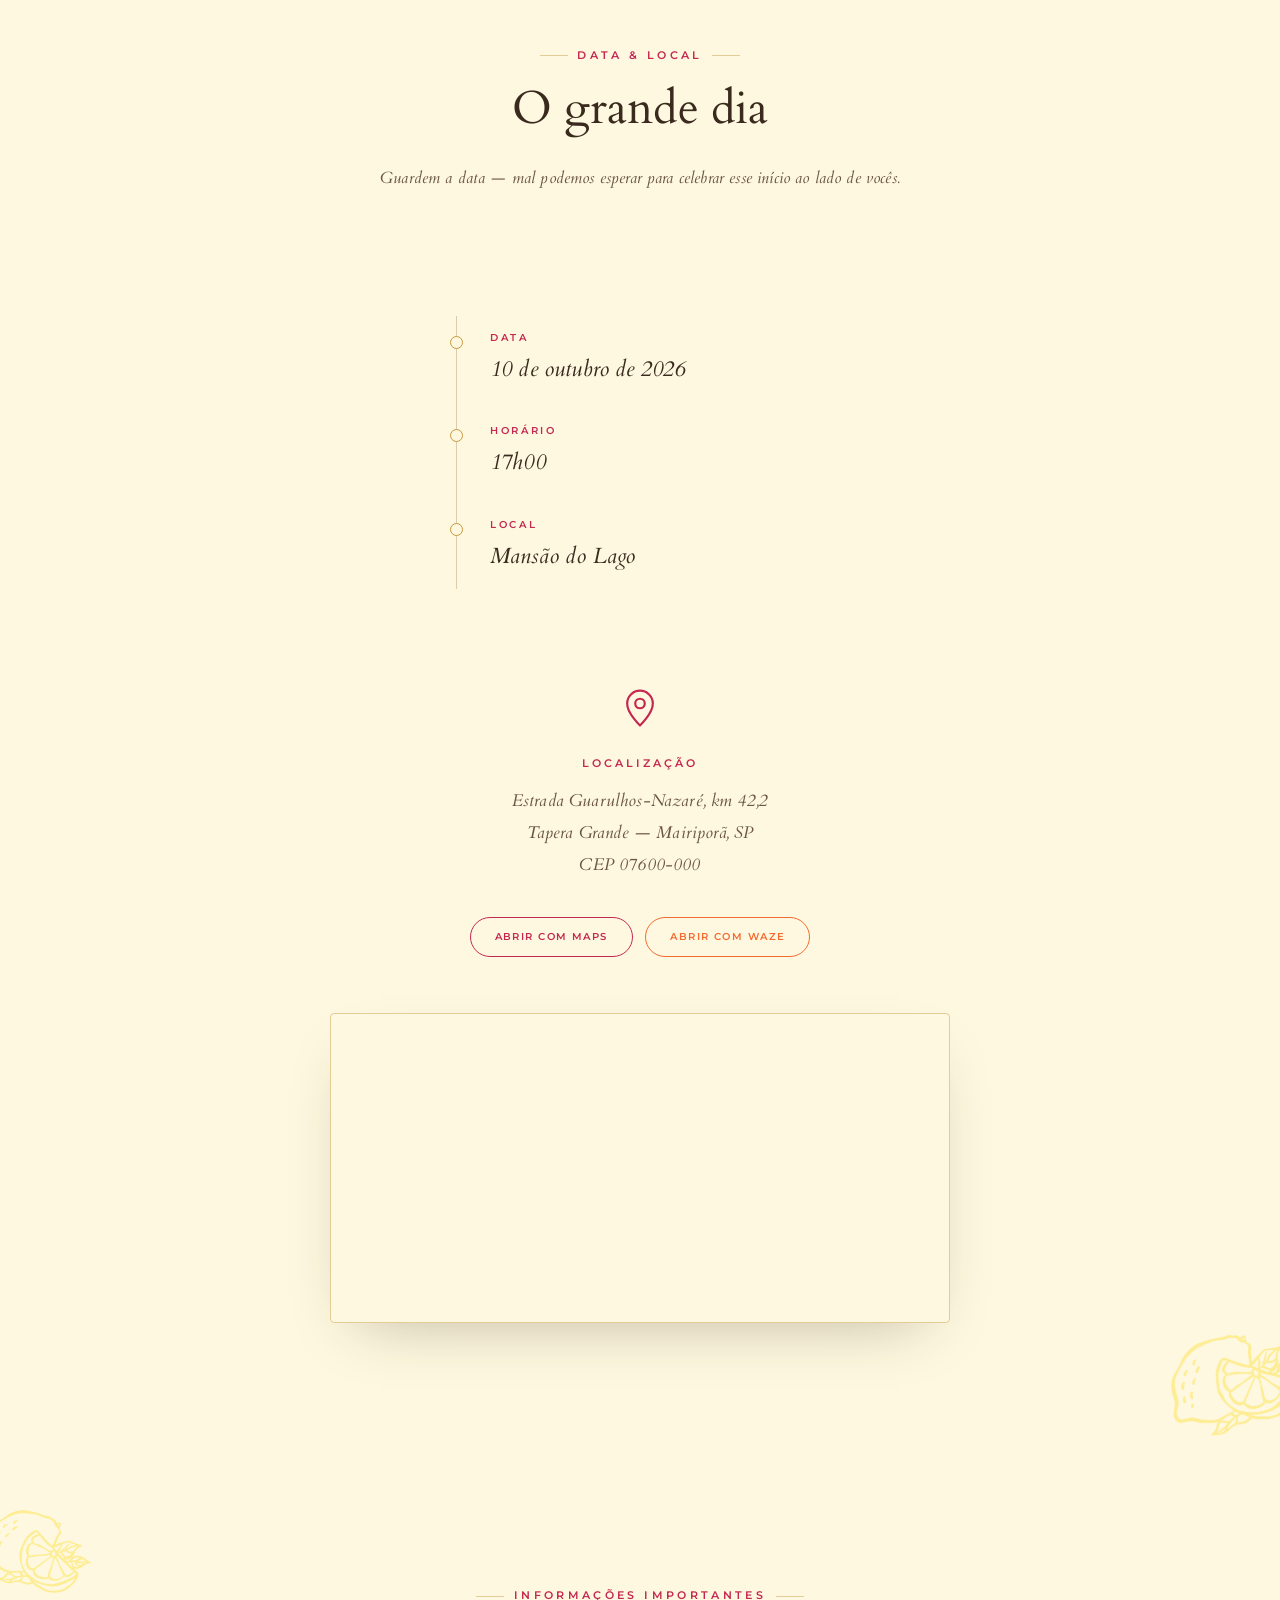
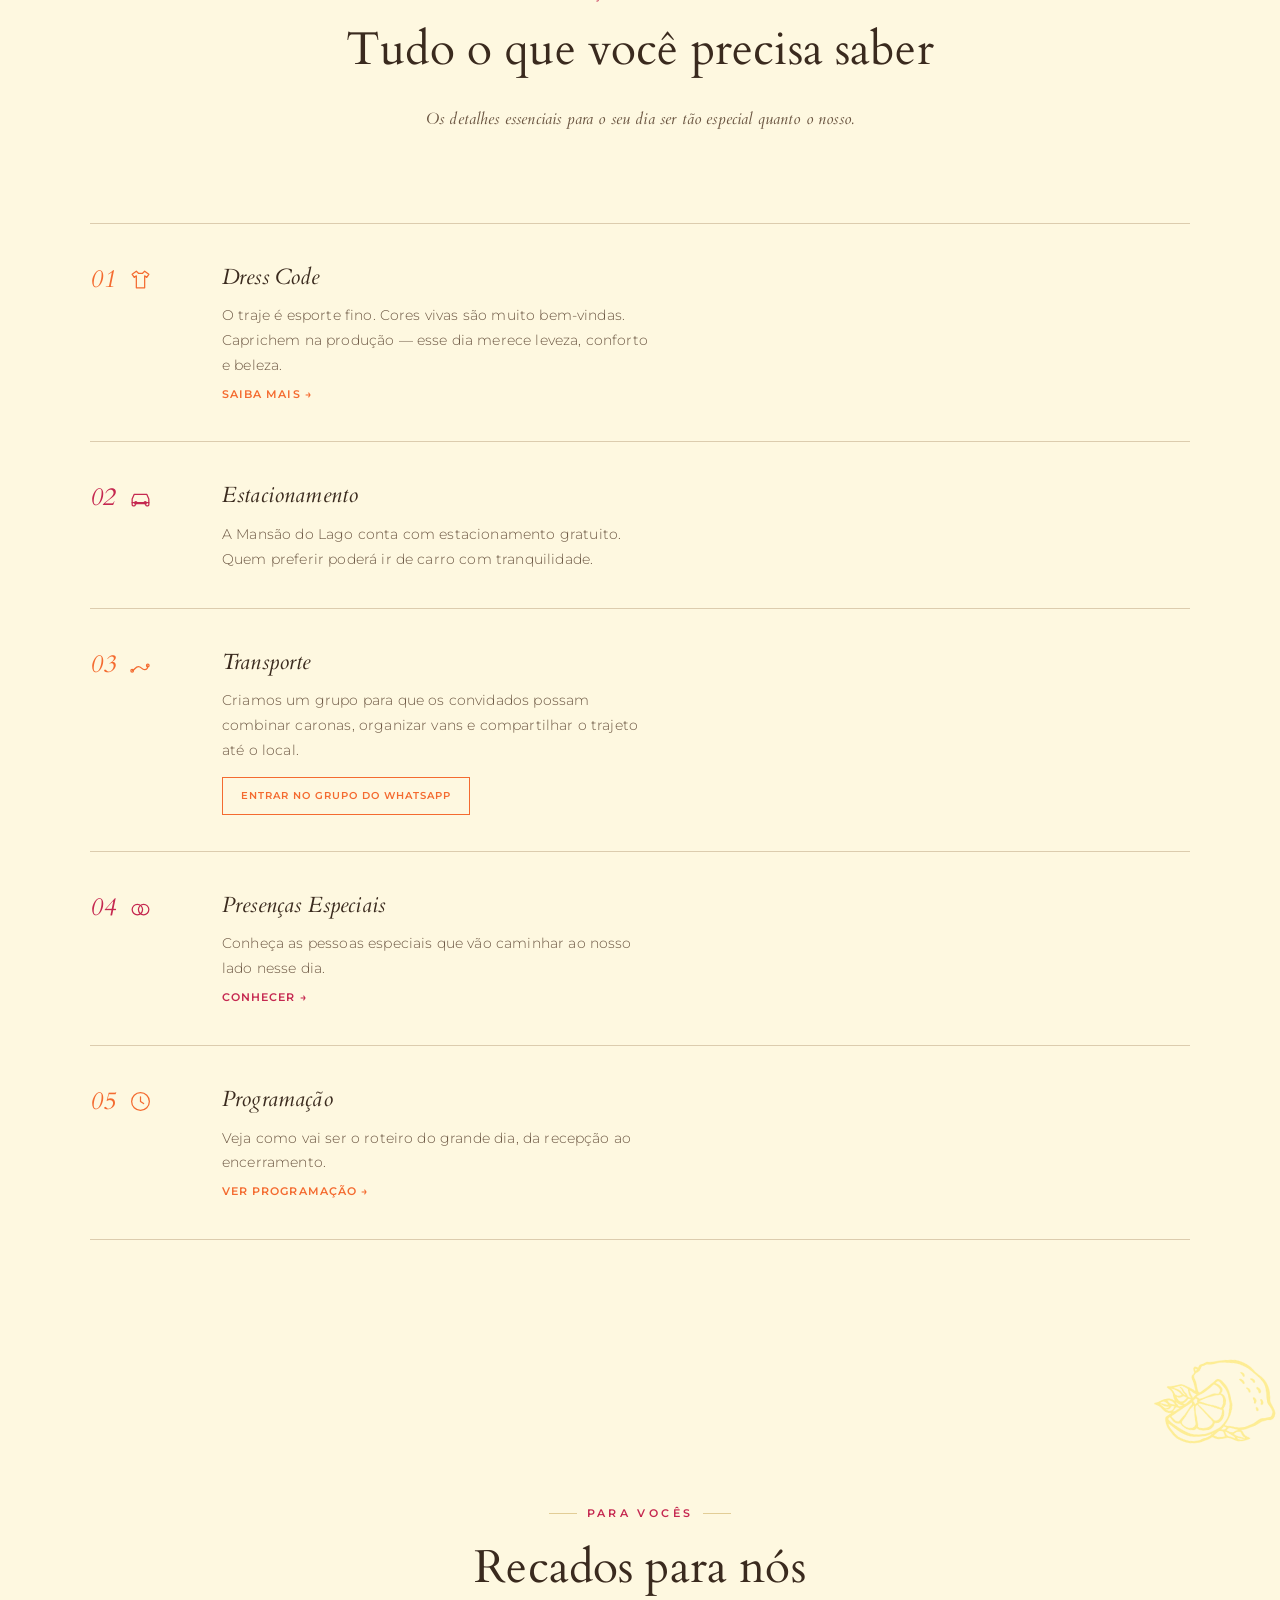
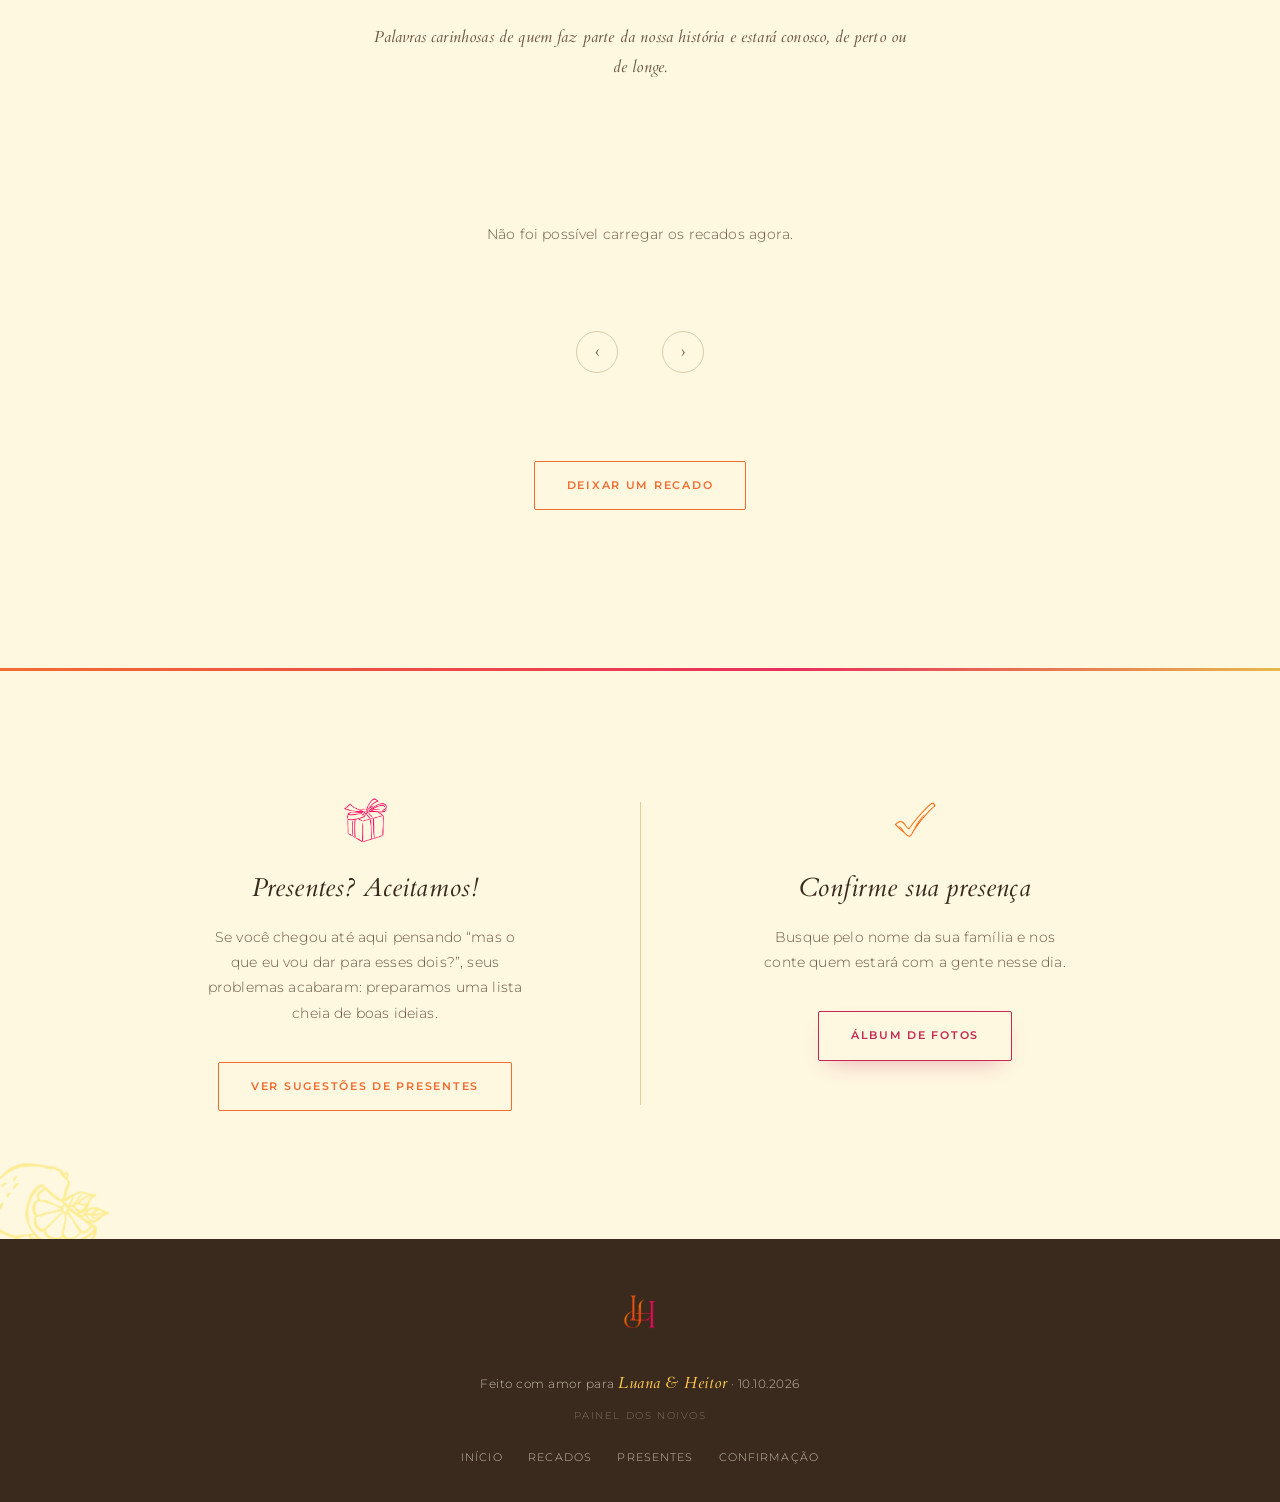
==== commit b7f6b414: "Votação da gravata: página, menu, funções do servidor e testes - votacao.html + js/votacao.js: timer" ====
--- a/index.html
+++ b/index.html
@@ -438,6 +438,7 @@
     <li><a href="#recados">Recados</a></li>
     <li><a href="presentes.html">Presentes</a></li>
     <li><a href="confirmacao.html">Confirmação</a></li>
+    <li data-menu-votacao hidden><a href="votacao.html">Votação</a></li>
   </ul>
   <button class="nav-toggle" id="navToggle" aria-label="Menu" aria-expanded="false" aria-controls="navLinks">
     <span></span><span></span><span></span>
@@ -805,8 +806,8 @@
 </div>
 
 <script src="https://cdn.jsdelivr.net/npm/@supabase/supabase-js@2"></script>
-<script src="js/config.js?v=1"></script>
-<script src="js/main.js?v=5"></script>
+<script src="js/config.js?v=2"></script>
+<script src="js/main.js?v=6"></script>
 <script src="js/recados.js?v=3"></script>
 </body>
 </html>
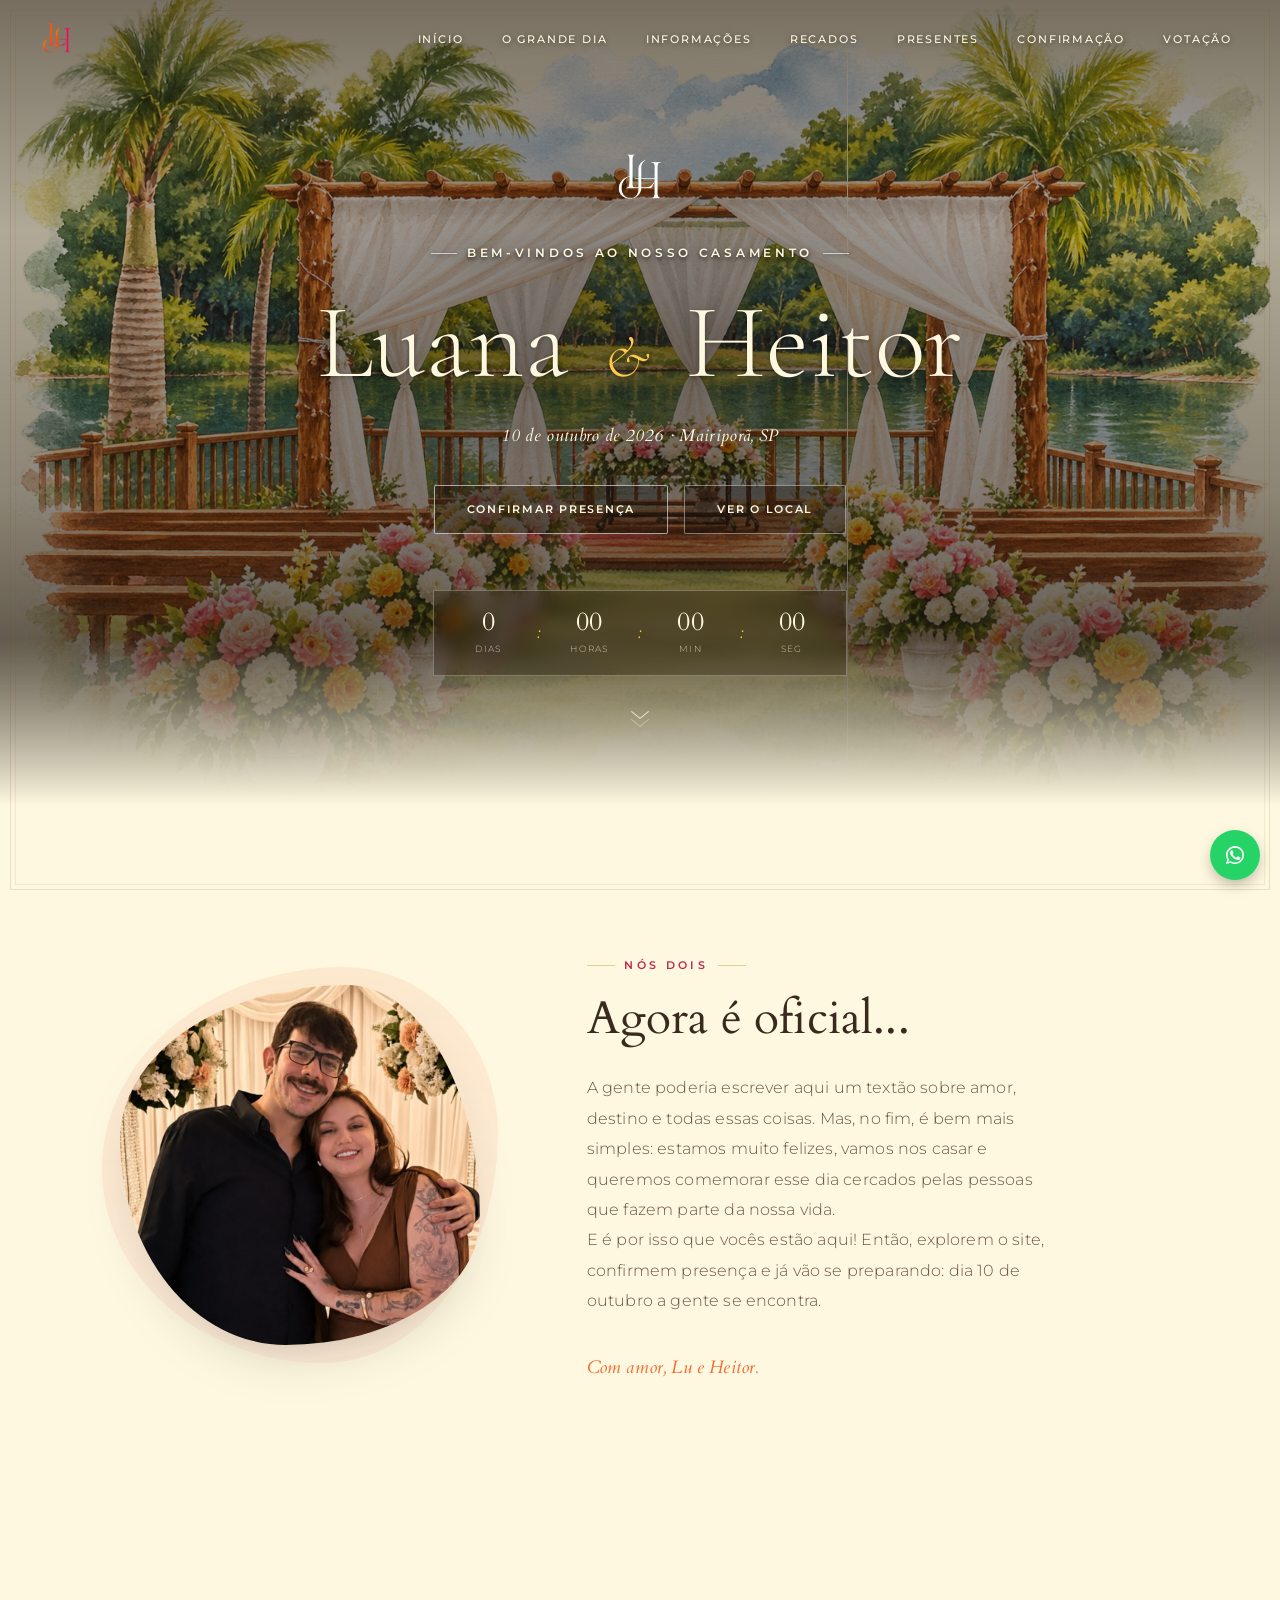
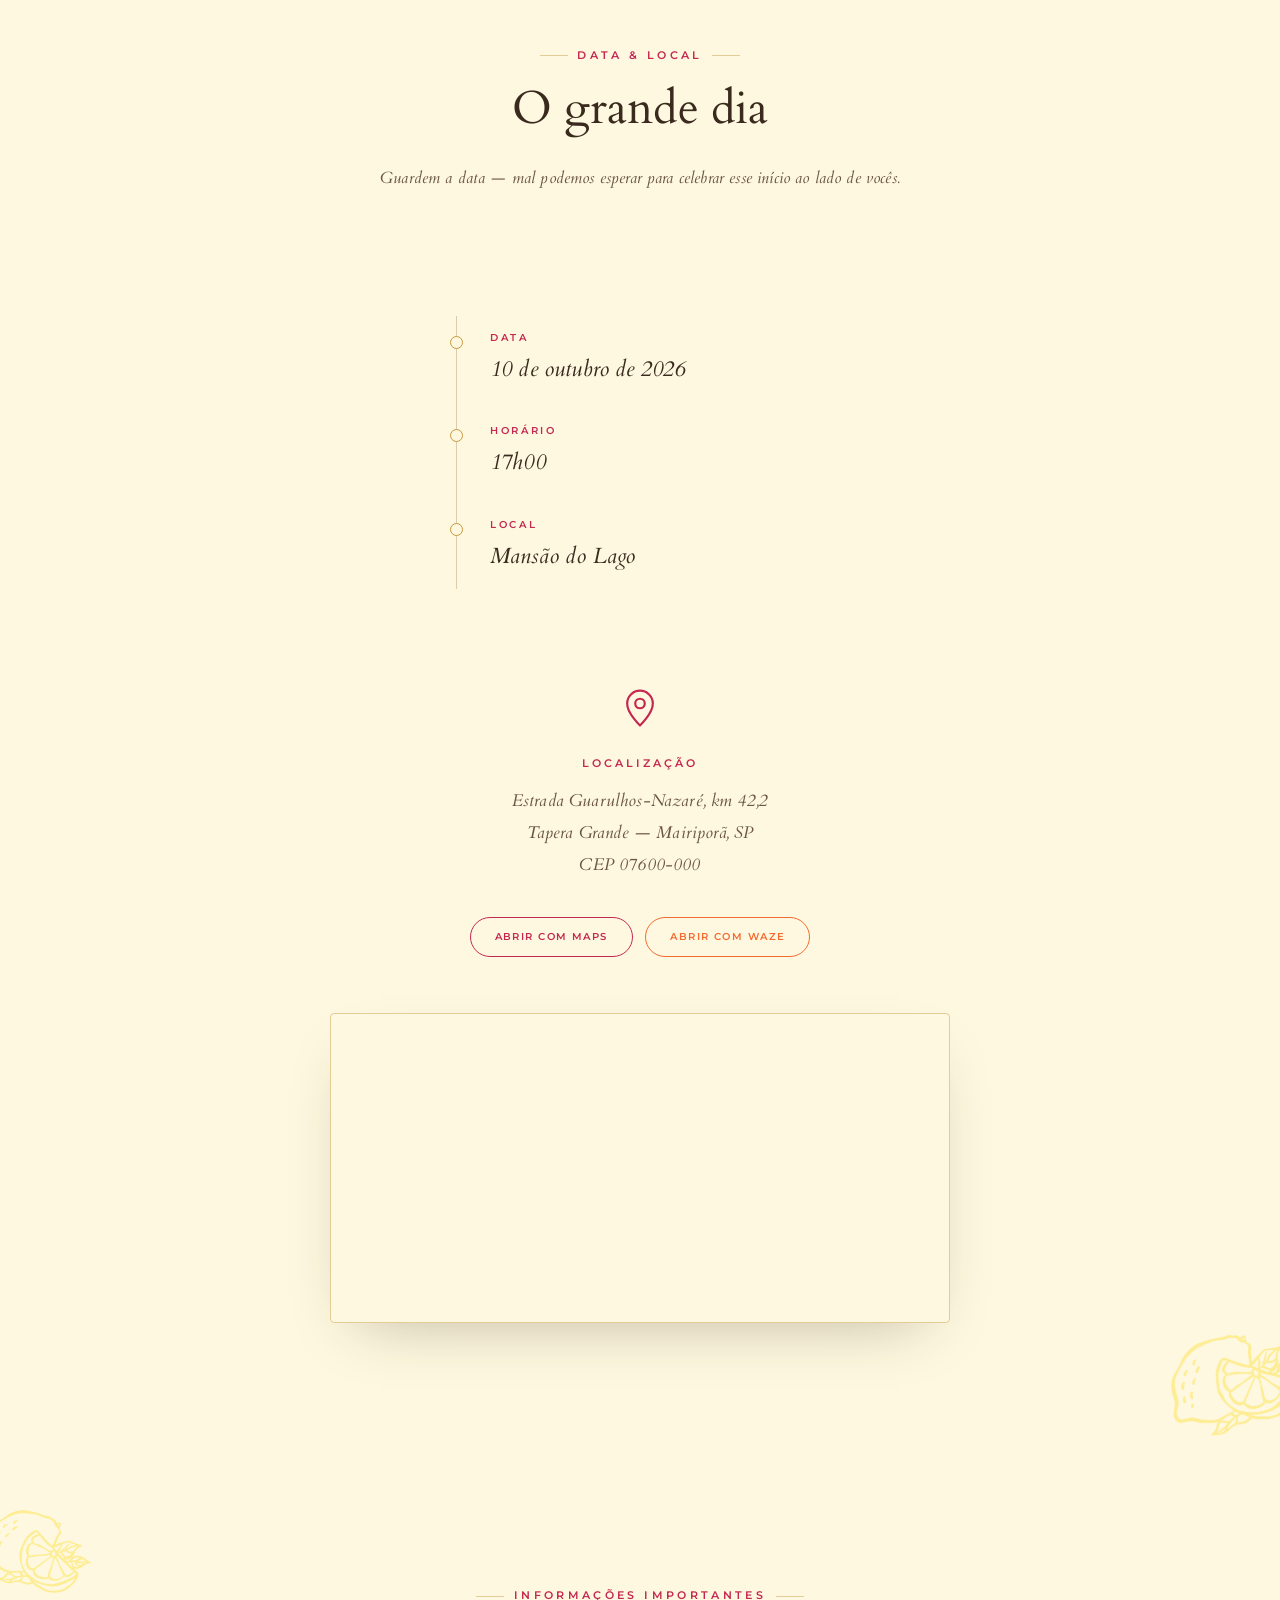
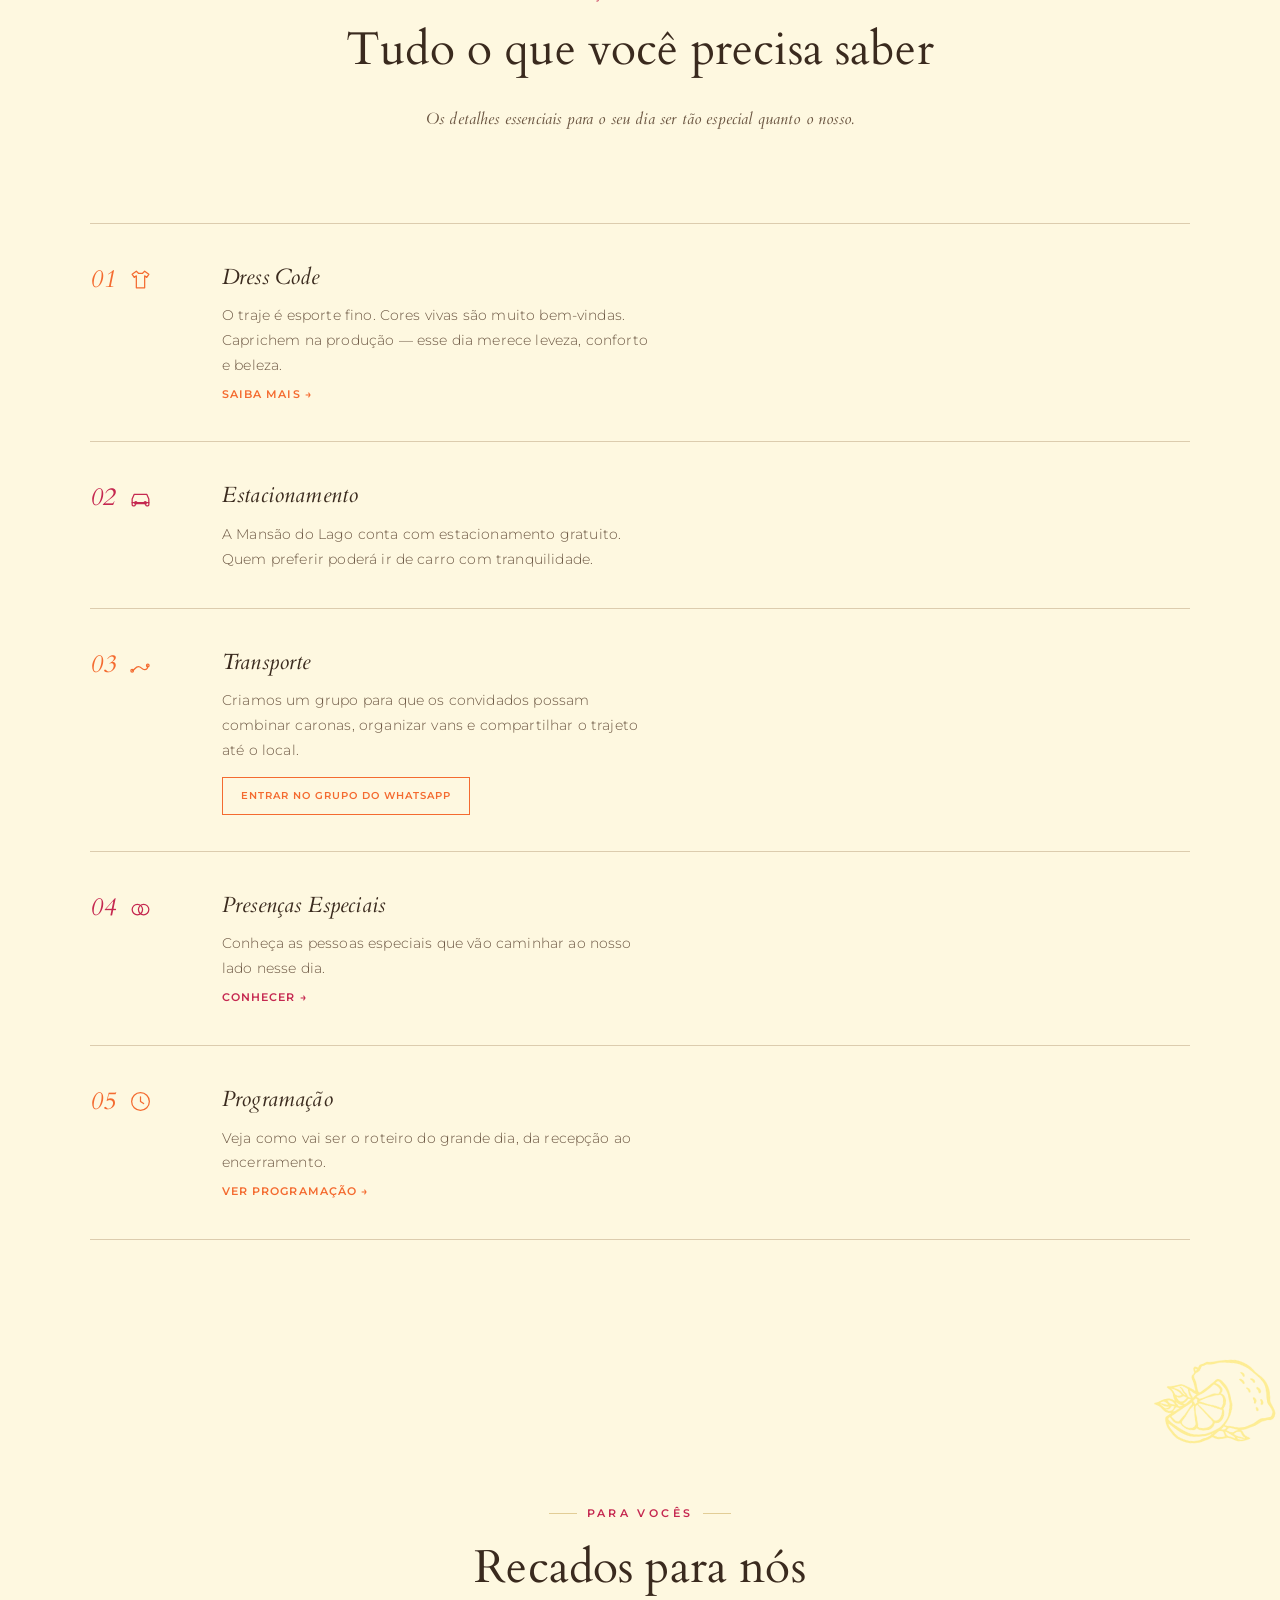
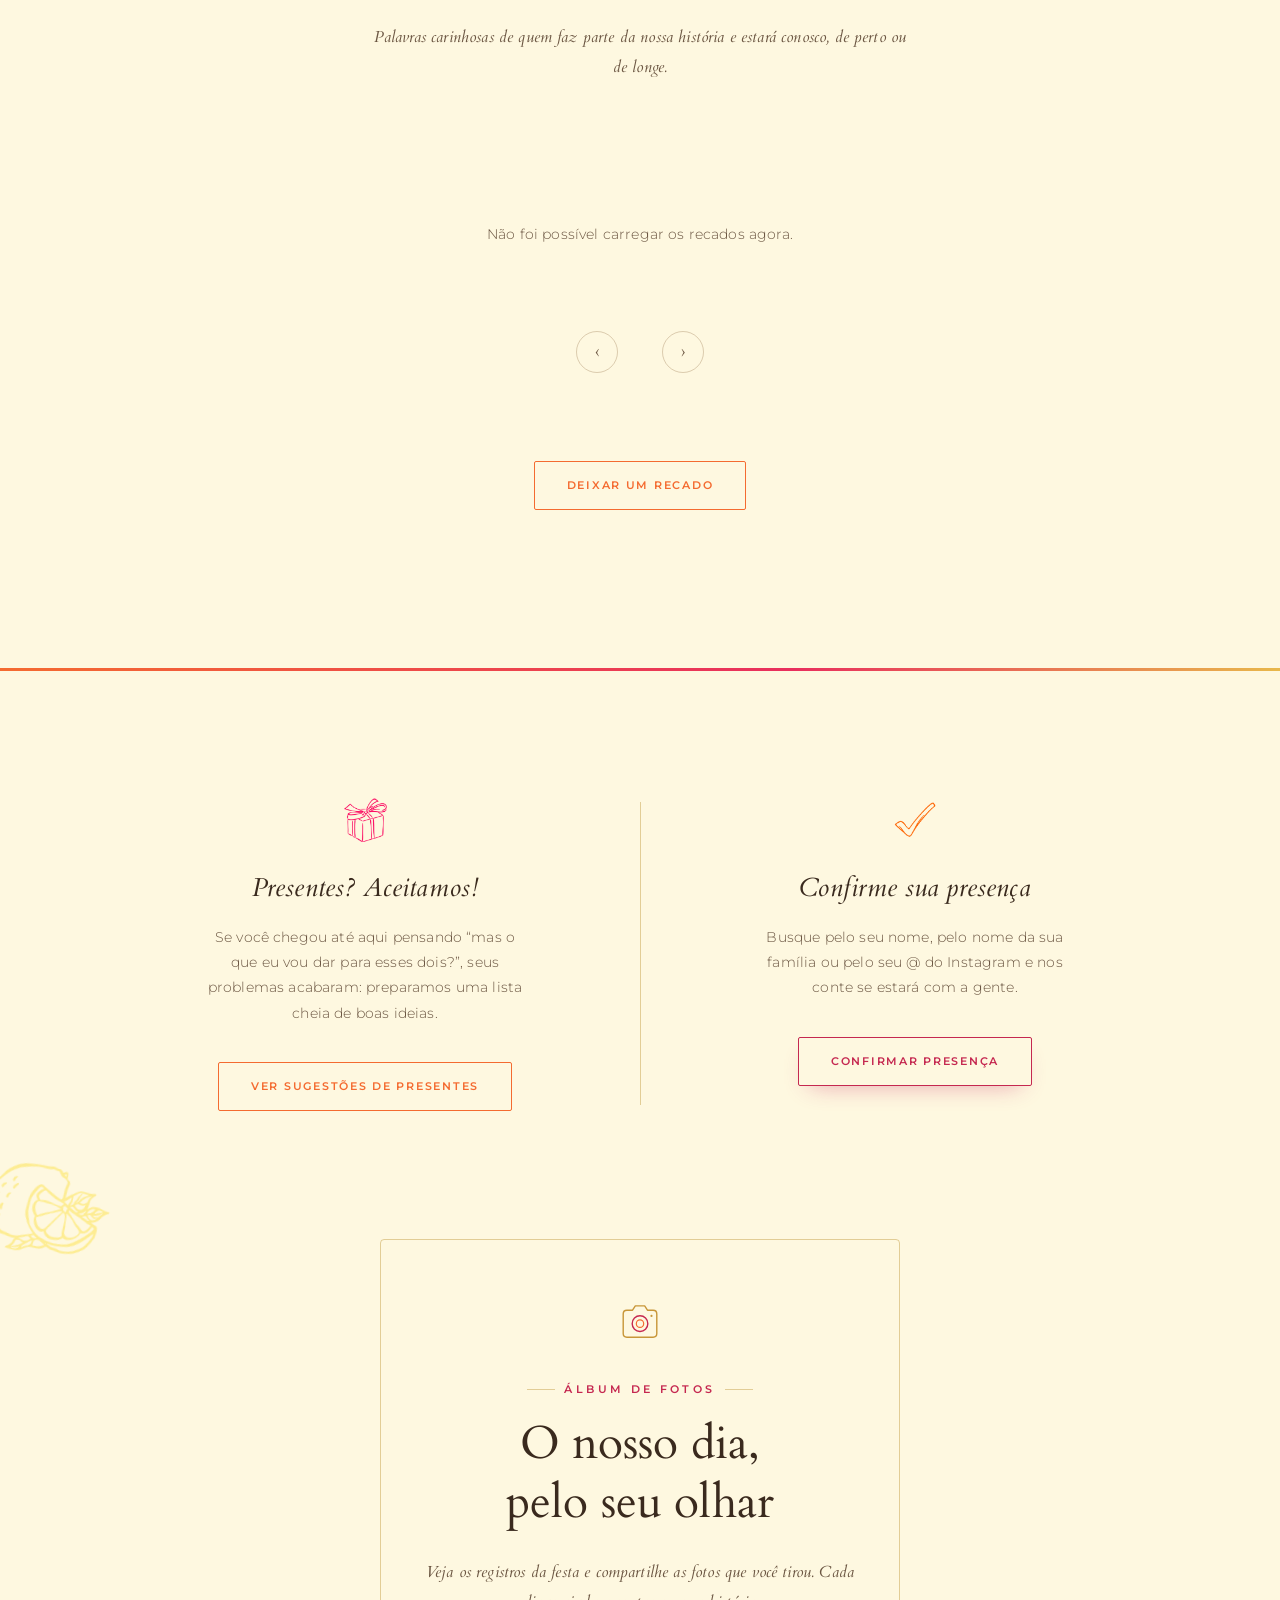
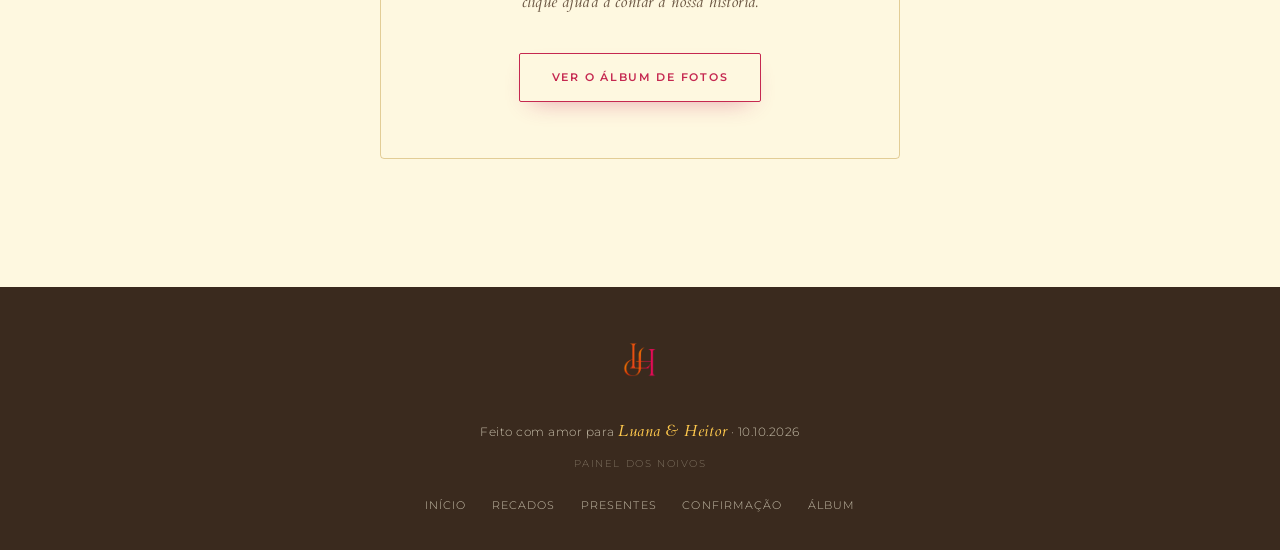
==== commit 719a744f: "Confirmação: volta o botão "Confirmar presença" e álbum ganha seção própria - Remove a troca automát" ====
--- a/index.html
+++ b/index.html
@@ -408,6 +408,12 @@
   .cta-coluna h3 { font-family: var(--f-display); font-weight: 400; font-style: italic; font-size: 1.6rem; color: var(--tinta); margin-bottom: var(--sp-sm); }
   .cta-coluna p { font-size: .88rem; color: var(--tinta-suave); line-height: 1.8; margin-bottom: var(--sp-lg); max-width: 320px; margin-left: auto; margin-right: auto; }
 
+  /* ===== Álbum de fotos (abaixo de presentes / confirmação) ===== */
+  .album-faixa { padding-top: 0; }
+  .album-chamada { max-width: 520px; margin: 0 auto; text-align: center; padding: var(--sp-xl) var(--sp-lg); border: 1px solid var(--dourado-linha); border-radius: 4px; }
+  .album-chamada-icone { width: 52px; height: 52px; display: block; margin: 0 auto var(--sp-md); }
+  .album-chamada .sub-secao { margin: var(--sp-sm) auto var(--sp-lg); }
+
   @media (max-width: 760px) {
     .cta-colunas { grid-template-columns: 1fr; gap: var(--sp-lg); }
     .cta-coluna { padding: 0 1rem; }
@@ -663,12 +669,30 @@
       <div class="cta-coluna" data-reveal style="--atraso:90ms">
         <img class="cta-icone" src="imagens/icons/icone-confirmado.png" alt="" aria-hidden="true">
         <h3>Confirme sua presença</h3>
-        <p>Busque pelo nome da sua família e nos conte quem estará com a gente nesse dia.</p>
+        <p>Busque pelo seu nome, pelo nome da sua família ou pelo seu @ do Instagram e nos conte se estará com a gente.</p>
         <a class="btn btn-primario" href="confirmacao.html" id="ctaConfirmarPresenca">Confirmar presença</a>
       </div>
     </div>
   </div>
   <img class="marca-dagua" src="imagens/marca%20dagua.png" alt="" style="width:140px; left:-26px; bottom:-16px; transform:rotate(10deg);">
+</section>
+
+<!-- ÁLBUM DE FOTOS -->
+<section id="album" class="album-faixa">
+  <div class="container">
+    <div class="album-chamada" data-reveal>
+      <svg class="album-chamada-icone" viewBox="0 0 48 48" fill="none" xmlns="http://www.w3.org/2000/svg" aria-hidden="true">
+        <path d="M8.5 16.5c0-2 1.4-3.4 3.4-3.4h5.2l2.6-4h8.6l2.6 4h5.2c2 0 3.4 1.4 3.4 3.4v18.2c0 2-1.4 3.4-3.4 3.4H11.9c-2 0-3.4-1.4-3.4-3.4Z" stroke="var(--dourado)" stroke-width="1.3" stroke-linejoin="round"/>
+        <circle cx="24" cy="25.5" r="7.2" stroke="var(--rosa-texto)" stroke-width="1.3"/>
+        <circle cx="24" cy="25.5" r="3.4" stroke="var(--coral-texto)" stroke-width="1.1"/>
+        <circle cx="34.6" cy="18.4" r="1" fill="var(--dourado)"/>
+      </svg>
+      <span class="eyebrow">Álbum de fotos</span>
+      <h2 class="titulo-secao">O nosso dia, pelo seu olhar</h2>
+      <p class="sub-secao">Veja os registros da festa e compartilhe as fotos que você tirou. Cada clique ajuda a contar a nossa história.</p>
+      <a class="btn btn-primario" href="album.html">Ver o álbum de fotos</a>
+    </div>
+  </div>
 </section>
 
 <footer class="rodape">
@@ -682,6 +706,7 @@
     <a href="#recados">Recados</a>
     <a href="presentes.html">Presentes</a>
     <a href="confirmacao.html">Confirmação</a>
+    <a href="album.html">Álbum</a>
   </div>
 </footer>
 
